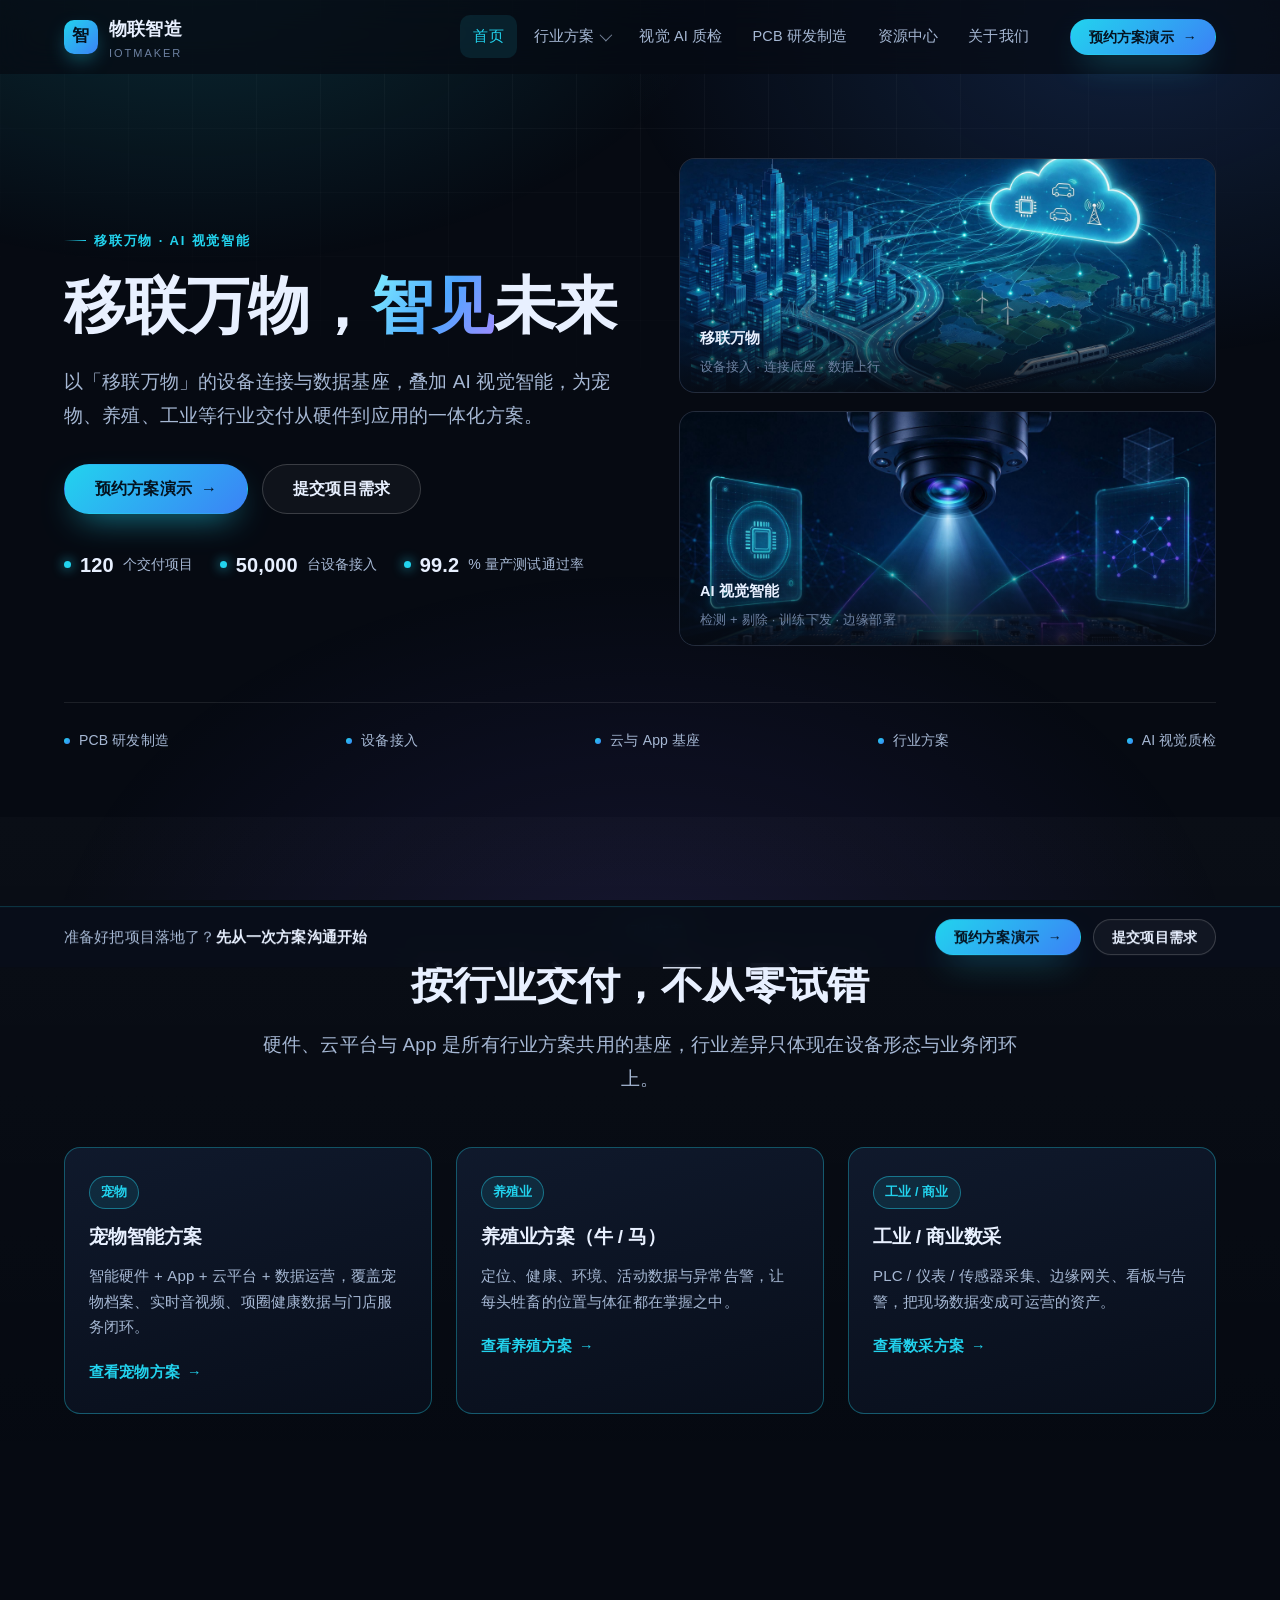
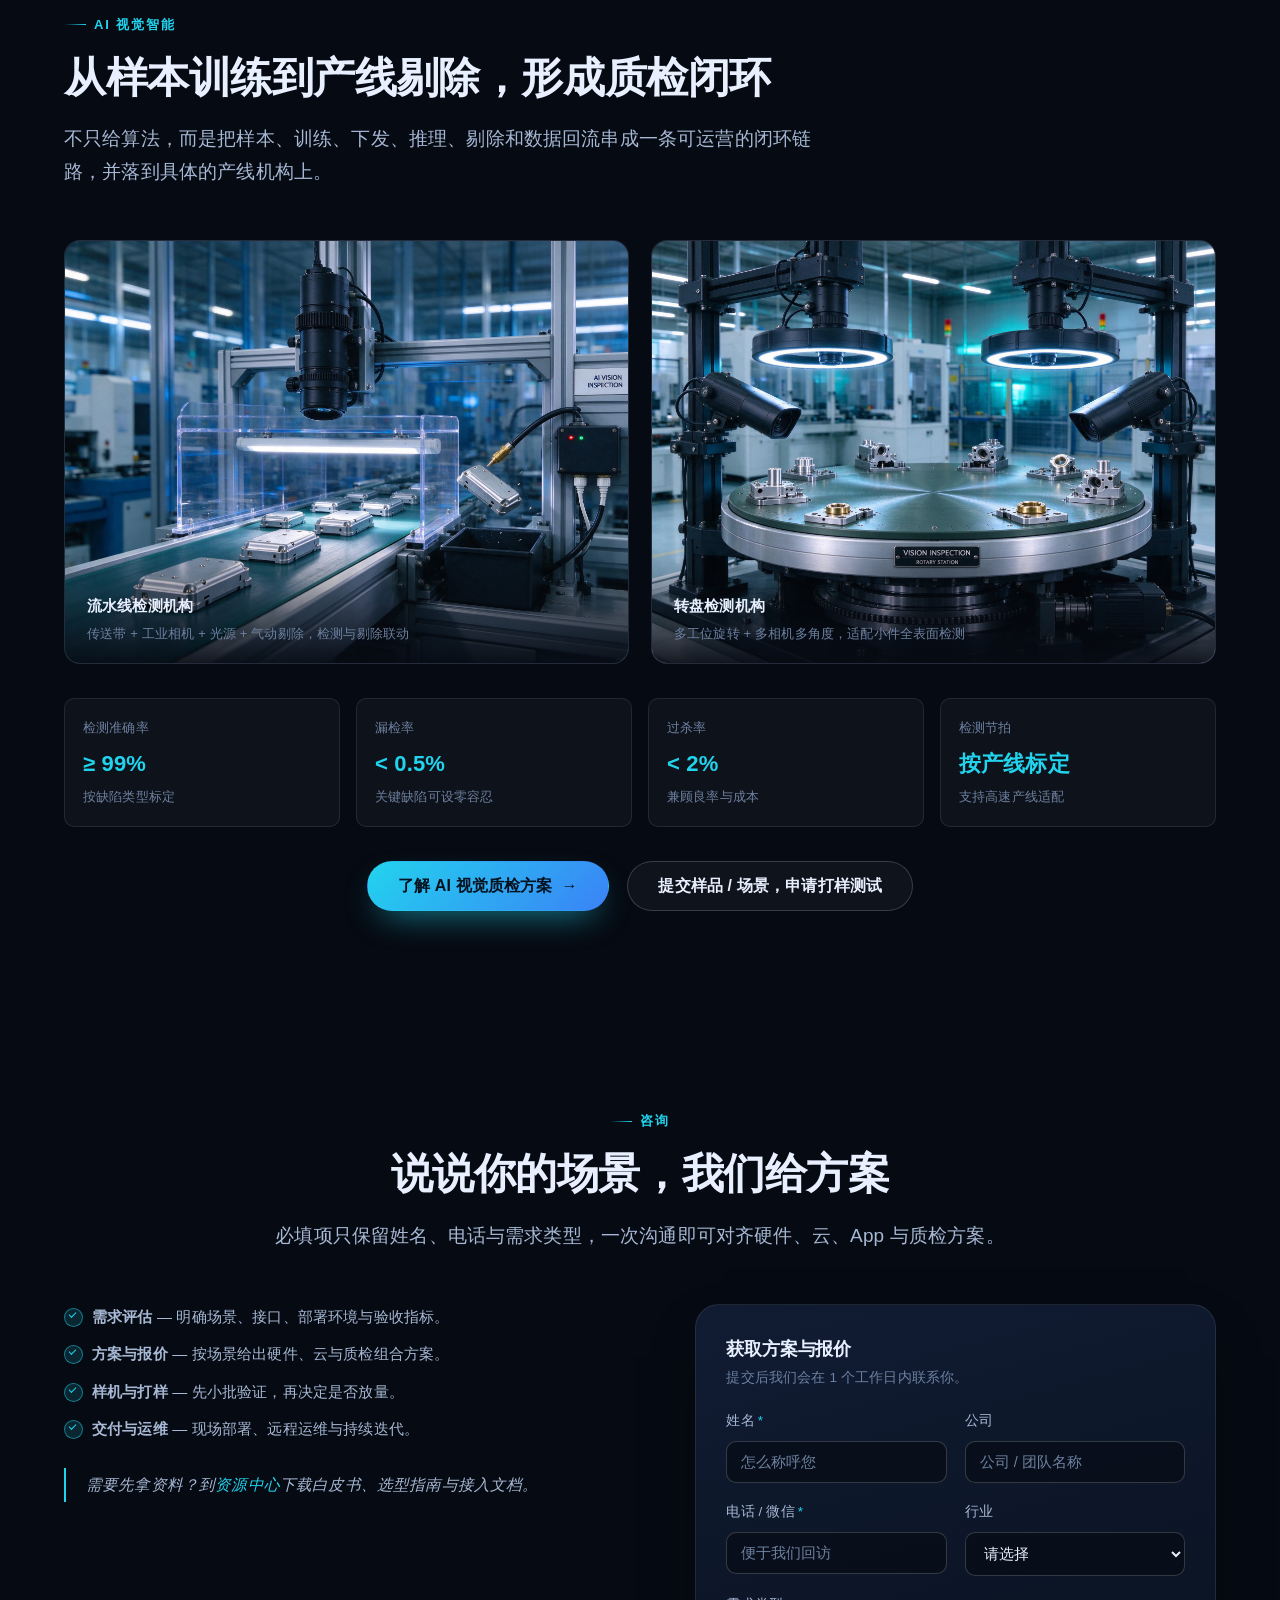
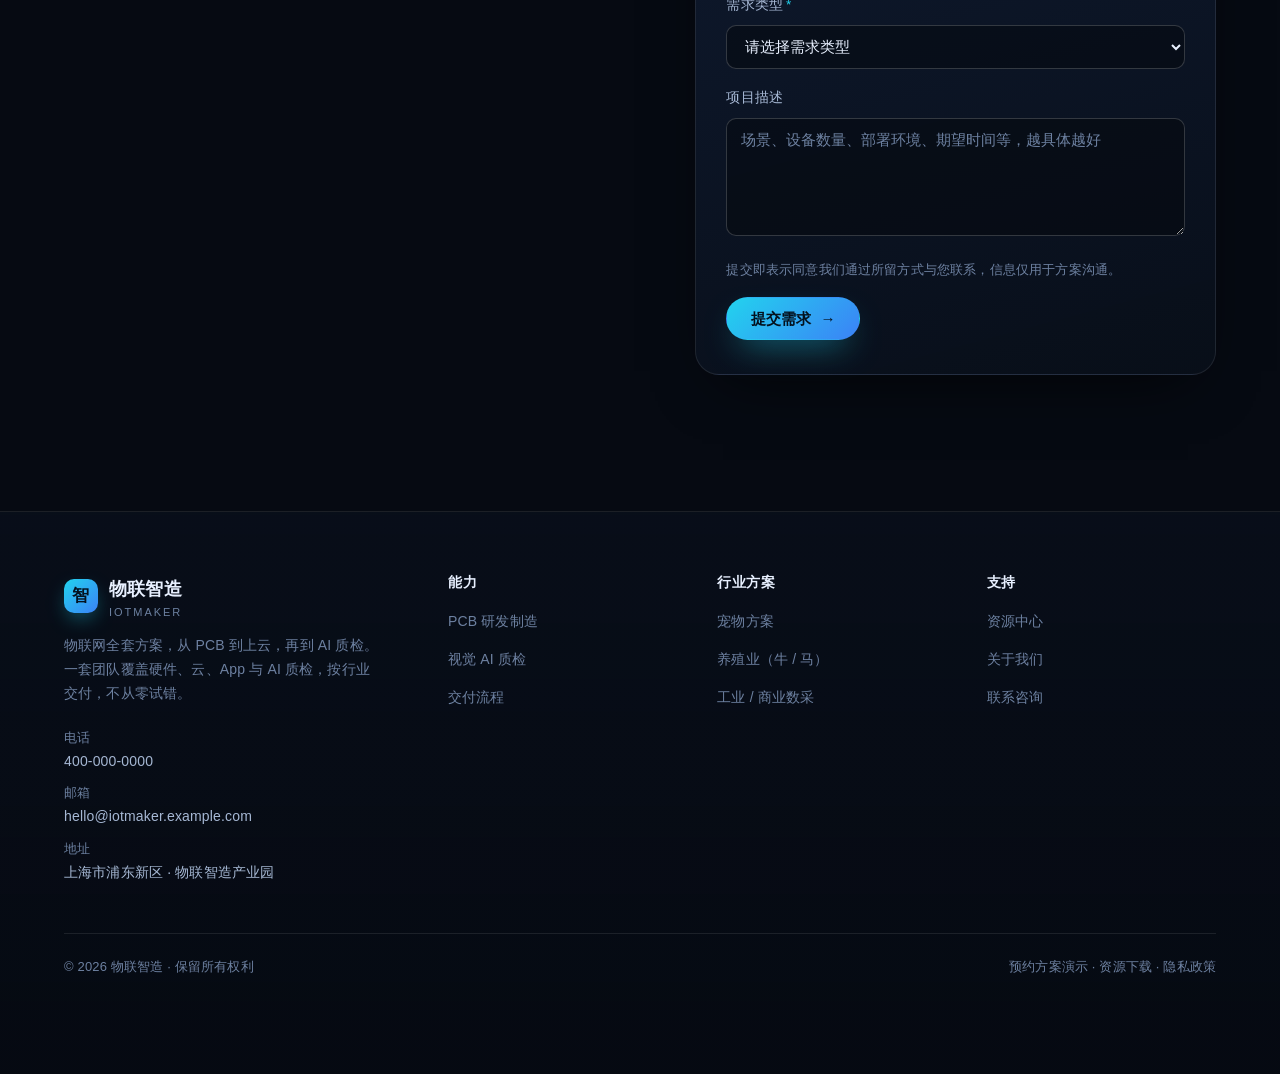
==== index.html @ e61bf1f8 "feat: 新增公司官网静态站点与 CI/CD 自动部署 纯静态站点（无构建步骤），push 到 main 后由 GitHub Actions 同步到服务器 /opt/www。页头、页脚与底部转化条由" ====
<!DOCTYPE html>
<html lang="zh-CN">
<head>
<meta charset="UTF-8">
<meta name="viewport" content="width=device-width, initial-scale=1">
<title>物联智造 · 移联万物，AI 视觉智能</title>
<meta name="description" content="物联智造以「移联万物」的设备连接与数据基座，叠加 AI 视觉智能，为宠物、养殖、工业等行业交付从硬件到应用的一体化方案，并提供 PCB 研发制造能力。">
<link rel="stylesheet" href="/assets/css/style.css">
</head>
<body>
<div data-site-header></div>

<main>

<!-- ========== 首屏：双主线（移联万物 / AI 视觉智能） ========== -->
<section class="hero">
  <div class="container">
    <div class="hero__grid">
      <div class="hero__copy reveal">
        <span class="eyebrow">移联万物 · AI 视觉智能</span>
        <h1 class="h1 hero__title">移联万物，<span class="grad-text">智见</span>未来</h1>
        <p class="lead hero__sub">以「移联万物」的设备连接与数据基座，叠加 AI 视觉智能，为宠物、养殖、工业等行业交付从硬件到应用的一体化方案。</p>
        <div class="hero__actions">
          <a class="btn btn--primary btn--lg" href="/contact/">预约方案演示<span class="arrow">→</span></a>
          <a class="btn btn--ghost btn--lg" href="/contact/#form">提交项目需求</a>
        </div>
        <div class="hero__meta">
          <div class="hero__meta-item"><span class="dot"></span><b data-count="120">0</b><span>个交付项目</span></div>
          <div class="hero__meta-item"><span class="dot"></span><b data-count="50000">0</b><span>台设备接入</span></div>
          <div class="hero__meta-item"><span class="dot"></span><b data-count="99.2" data-decimals="1">0</b><span>% 量产测试通过率</span></div>
        </div>
      </div>

      <div class="hero__visual reveal d1">
        <div class="pillar-visual">
          <figure class="figure">
            <img src="/assets/img/pillar-iot.jpg" alt="移联万物：城市、交通、农业与工业设备通过无线网络接入云端的示意图" loading="lazy">
            <figcaption class="figure__caption">移联万物<span>设备接入 · 连接底座 · 数据上行</span></figcaption>
          </figure>
          <figure class="figure">
            <img src="/assets/img/pillar-ai.jpg" alt="AI 视觉智能：工业相机对电路板进行缺陷检测与标注的示意图" loading="lazy">
            <figcaption class="figure__caption">AI 视觉智能<span>检测 + 剔除 · 训练下发 · 边缘部署</span></figcaption>
          </figure>
        </div>
      </div>
    </div>

    <div class="trustbar reveal d2">
      <div class="trustbar__row">
        <span class="trustbar__item">PCB 研发制造</span>
        <span class="trustbar__item">设备接入</span>
        <span class="trustbar__item">云与 App 基座</span>
        <span class="trustbar__item">行业方案</span>
        <span class="trustbar__item">AI 视觉质检</span>
      </div>
    </div>
  </div>
</section>

<!-- ========== 行业方案入口 ========== -->
<section class="section section--alt" id="solutions">
  <div class="container">
    <div class="section-head section-head--center reveal">
      <span class="eyebrow">行业方案</span>
      <h2 class="h2">按行业交付，不从零试错</h2>
      <p class="lead">硬件、云平台与 App 是所有行业方案共用的基座，行业差异只体现在设备形态与业务闭环上。</p>
    </div>

    <div class="grid grid--3">
      <article class="card card--accent reveal">
        <span class="tag tag--cyan">宠物</span>
        <h3 class="card__title" style="margin-top:16px">宠物智能方案</h3>
        <p class="card__text">智能硬件 + App + 云平台 + 数据运营，覆盖宠物档案、实时音视频、项圈健康数据与门店服务闭环。</p>
        <a class="card__link" href="/solutions/pet/">查看宠物方案<span class="arrow">→</span></a>
      </article>

      <article class="card card--accent reveal d1">
        <span class="tag tag--cyan">养殖业</span>
        <h3 class="card__title" style="margin-top:16px">养殖业方案（牛 / 马）</h3>
        <p class="card__text">定位、健康、环境、活动数据与异常告警，让每头牲畜的位置与体征都在掌握之中。</p>
        <a class="card__link" href="/solutions/livestock/">查看养殖方案<span class="arrow">→</span></a>
      </article>

      <article class="card card--accent reveal d2">
        <span class="tag tag--cyan">工业 / 商业</span>
        <h3 class="card__title" style="margin-top:16px">工业 / 商业数采</h3>
        <p class="card__text">PLC / 仪表 / 传感器采集、边缘网关、看板与告警，把现场数据变成可运营的资产。</p>
        <a class="card__link" href="/solutions/industrial/">查看数采方案<span class="arrow">→</span></a>
      </article>
    </div>
  </div>
</section>

<!-- ========== AI 视觉智能专区 ========== -->
<section class="section" id="ai">
  <div class="container">
    <div class="section-head reveal">
      <span class="eyebrow">AI 视觉智能</span>
      <h2 class="h2">从样本训练到产线剔除，形成质检闭环</h2>
      <p class="lead">不只给算法，而是把样本、训练、下发、推理、剔除和数据回流串成一条可运营的闭环链路，并落到具体的产线机构上。</p>
    </div>

    <div class="figures reveal d1">
      <figure class="figure">
        <img src="/assets/img/ai-line.jpg" alt="流水线视觉检测机构：传送带上的工件经过工业相机与光源，末端由气动机构剔除不良品" loading="lazy">
        <figcaption class="figure__caption">流水线检测机构<span>传送带 + 工业相机 + 光源 + 气动剔除，检测与剔除联动</span></figcaption>
      </figure>
      <figure class="figure">
        <img src="/assets/img/ai-turntable.jpg" alt="转盘式视觉检测机构：多工位旋转转盘配合多台工业相机进行多角度拍摄" loading="lazy">
        <figcaption class="figure__caption">转盘检测机构<span>多工位旋转 + 多相机多角度，适配小件全表面检测</span></figcaption>
      </figure>
    </div>

    <div class="kpis reveal d2" style="margin-top:34px">
      <div class="kpi"><div class="kpi__label">检测准确率</div><div class="kpi__value">≥ 99%</div><div class="kpi__hint">按缺陷类型标定</div></div>
      <div class="kpi"><div class="kpi__label">漏检率</div><div class="kpi__value">&lt; 0.5%</div><div class="kpi__hint">关键缺陷可设零容忍</div></div>
      <div class="kpi"><div class="kpi__label">过杀率</div><div class="kpi__value">&lt; 2%</div><div class="kpi__hint">兼顾良率与成本</div></div>
      <div class="kpi"><div class="kpi__label">检测节拍</div><div class="kpi__value">按产线标定</div><div class="kpi__hint">支持高速产线适配</div></div>
    </div>

    <div style="text-align:center;margin-top:34px" class="reveal d3">
      <a class="btn btn--primary btn--lg" href="/ai-inspection/">了解 AI 视觉质检方案<span class="arrow">→</span></a>
      <a class="btn btn--ghost btn--lg" href="/contact/#form" style="margin-left:14px">提交样品 / 场景，申请打样测试</a>
    </div>
  </div>
</section>

<!-- ========== 咨询表单 ========== -->
<section class="section" id="contact">
  <div class="container">
    <div class="section-head section-head--center reveal">
      <span class="eyebrow">咨询</span>
      <h2 class="h2">说说你的场景，我们给方案</h2>
      <p class="lead">必填项只保留姓名、电话与需求类型，一次沟通即可对齐硬件、云、App 与质检方案。</p>
    </div>

    <div class="split" style="align-items:flex-start">
      <div class="reveal">
        <ul class="checklist">
          <li><b>需求评估</b> — 明确场景、接口、部署环境与验收指标。</li>
          <li><b>方案与报价</b> — 按场景给出硬件、云与质检组合方案。</li>
          <li><b>样机与打样</b> — 先小批验证，再决定是否放量。</li>
          <li><b>交付与运维</b> — 现场部署、远程运维与持续迭代。</li>
        </ul>
        <p class="quote" style="margin-top:26px">需要先拿资料？到<a href="/resources/" style="color:var(--cyan)">资源中心</a>下载白皮书、选型指南与接入文档。</p>
      </div>

      <form class="form reveal d1" id="form" data-form>
        <h3 class="h4" style="margin-bottom:6px">获取方案与报价</h3>
        <p class="small muted" style="margin:0 0 20px">提交后我们会在 1 个工作日内联系你。</p>
        <div class="form__grid">
          <div class="field">
            <label class="field__label">姓名<span class="req">*</span></label>
            <input class="input" name="name" required placeholder="怎么称呼您">
            <span class="field__error">请填写姓名</span>
          </div>
          <div class="field">
            <label class="field__label">公司</label>
            <input class="input" name="company" placeholder="公司 / 团队名称">
          </div>
          <div class="field">
            <label class="field__label">电话 / 微信<span class="req">*</span></label>
            <input class="input" name="phone" type="tel" required placeholder="便于我们回访">
            <span class="field__error">请填写正确的联系方式</span>
          </div>
          <div class="field">
            <label class="field__label">行业</label>
            <select class="select" name="industry">
              <option value="">请选择</option>
              <option>宠物</option>
              <option>养殖业（牛 / 马）</option>
              <option>工业 / 商业数采</option>
              <option>其他</option>
            </select>
          </div>
          <div class="field field--full">
            <label class="field__label">需求类型<span class="req">*</span></label>
            <select class="select" name="type" required>
              <option value="">请选择需求类型</option>
              <option>PCB 设计 / 打样 / 批量生产</option>
              <option>行业方案（含硬件 · 云 · App）</option>
              <option>视觉 AI 质检</option>
            </select>
            <span class="field__error">请选择需求类型</span>
          </div>
          <div class="field field--full">
            <label class="field__label">项目描述</label>
            <textarea class="textarea" name="desc" placeholder="场景、设备数量、部署环境、期望时间等，越具体越好"></textarea>
          </div>
        </div>
        <div class="form__foot">
          <span class="form__note">提交即表示同意我们通过所留方式与您联系，信息仅用于方案沟通。</span>
          <button class="btn btn--primary" type="submit" data-label="提交需求">提交需求<span class="arrow">→</span></button>
        </div>
        <div class="form__success">✓ 已收到您的需求，我们会在 1 个工作日内与您联系。</div>
      </form>
    </div>
  </div>
</section>

</main>

<div data-site-footer></div>
<script src="/assets/js/main.js"></script>
</body>
</html>
---- assets/css/style.css ----
/* =============================================================
   物联智造 官网 · 设计系统（科技深色）
   ============================================================= */

:root {
  --bg: #060a12;
  --bg-2: #0a1120;
  --surface: #0e1729;
  --surface-2: #13203a;
  --surface-3: #17253f;

  --border: rgba(255, 255, 255, .09);
  --border-strong: rgba(255, 255, 255, .18);

  --text: #e8f0ff;
  --text-2: #a6b8d4;
  --text-3: #6d81a1;

  --cyan: #22d3ee;
  --cyan-deep: #06b6d4;
  --blue: #3b82f6;
  --violet: #7c5cff;
  --green: #34d399;
  --amber: #fbbf24;

  --grad: linear-gradient(135deg, #22d3ee 0%, #3b82f6 100%);
  --grad-text: linear-gradient(120deg, #7ff0ff 0%, #4ea6ff 55%, #9d8bff 100%);
  --grad-soft: linear-gradient(135deg, rgba(34, 211, 238, .14), rgba(59, 130, 246, .14));

  --radius-sm: 10px;
  --radius: 16px;
  --radius-lg: 24px;

  --shadow: 0 24px 60px -28px rgba(0, 0, 0, .85);
  --shadow-hover: 0 30px 70px -26px rgba(0, 0, 0, .9);

  --container: 1200px;
  --header-h: 74px;

  --font: -apple-system, BlinkMacSystemFont, "Segoe UI", "PingFang SC",
    "Hiragino Sans GB", "Microsoft YaHei", "Helvetica Neue", Arial, sans-serif;
}

* { box-sizing: border-box; }

html { scroll-behavior: smooth; -webkit-text-size-adjust: 100%; }

body {
  margin: 0;
  background: var(--bg);
  color: var(--text);
  font-family: var(--font);
  font-size: 16px;
  line-height: 1.7;
  letter-spacing: .01em;
  padding-bottom: 0;
  overflow-x: hidden;
  -webkit-font-smoothing: antialiased;
}

/* 背景氛围 */
body::before {
  content: "";
  position: fixed;
  inset: 0;
  z-index: -2;
  background:
    radial-gradient(900px 520px at 15% -5%, rgba(34, 211, 238, .16), transparent 60%),
    radial-gradient(820px 520px at 88% 4%, rgba(59, 130, 246, .18), transparent 62%),
    radial-gradient(1000px 700px at 50% 110%, rgba(124, 92, 255, .12), transparent 60%);
  pointer-events: none;
}

body::after {
  content: "";
  position: fixed;
  inset: 0;
  z-index: -1;
  background-image:
    linear-gradient(rgba(255, 255, 255, .03) 1px, transparent 1px),
    linear-gradient(90deg, rgba(255, 255, 255, .03) 1px, transparent 1px);
  background-size: 64px 64px;
  -webkit-mask-image: radial-gradient(ellipse 90% 60% at 50% 0%, #000 25%, transparent 78%);
  mask-image: radial-gradient(ellipse 90% 60% at 50% 0%, #000 25%, transparent 78%);
  pointer-events: none;
}

img, svg { max-width: 100%; display: block; }
a { color: inherit; text-decoration: none; }
button { font-family: inherit; cursor: pointer; }
ul { margin: 0; padding: 0; list-style: none; }

::selection { background: rgba(34, 211, 238, .35); color: #fff; }

/* ---------------- 排版 ---------------- */
h1, h2, h3, h4 { margin: 0; font-weight: 700; line-height: 1.22; letter-spacing: -.01em; }

.h1 { font-size: clamp(34px, 5.4vw, 62px); }
.h2 { font-size: clamp(26px, 3.4vw, 42px); }
.h3 { font-size: clamp(19px, 2vw, 26px); }
.h4 { font-size: 18px; }

.lead { font-size: clamp(15px, 1.6vw, 19px); color: var(--text-2); line-height: 1.75; }
.muted { color: var(--text-3); }
.small { font-size: 13.5px; }

.grad-text {
  background: var(--grad-text);
  -webkit-background-clip: text;
  background-clip: text;
  color: transparent;
}

.eyebrow {
  display: inline-flex;
  align-items: center;
  gap: 8px;
  font-size: 13px;
  font-weight: 600;
  letter-spacing: .14em;
  text-transform: uppercase;
  color: var(--cyan);
  margin-bottom: 16px;
}
.eyebrow::before {
  content: "";
  width: 22px;
  height: 1px;
  background: linear-gradient(90deg, transparent, var(--cyan));
}

/* ---------------- 布局 ---------------- */
.container {
  width: 100%;
  max-width: var(--container);
  margin: 0 auto;
  padding: 0 24px;
}

.section { padding: 96px 0; position: relative; }
.section--tight { padding: 64px 0; }
.section--alt { background: linear-gradient(180deg, rgba(255, 255, 255, .02), rgba(255, 255, 255, 0)); }

.section-head { max-width: 760px; margin-bottom: 52px; }
.section-head--center { margin-left: auto; margin-right: auto; text-align: center; }

.grid { display: grid; gap: 24px; }
.grid--2 { grid-template-columns: repeat(2, minmax(0, 1fr)); }
.grid--3 { grid-template-columns: repeat(3, minmax(0, 1fr)); }
.grid--4 { grid-template-columns: repeat(4, minmax(0, 1fr)); }

.split {
  display: grid;
  grid-template-columns: 1.05fr .95fr;
  gap: 56px;
  align-items: center;
}

.stack > * + * { margin-top: 18px; }

/* ---------------- 按钮 ---------------- */
.btn {
  display: inline-flex;
  align-items: center;
  justify-content: center;
  gap: 9px;
  padding: 13px 24px;
  border-radius: 999px;
  border: 1px solid transparent;
  font-size: 15px;
  font-weight: 600;
  line-height: 1;
  white-space: nowrap;
  transition: transform .18s ease, box-shadow .18s ease, background .18s ease, border-color .18s ease, color .18s ease;
}
.btn:hover { transform: translateY(-2px); }
.btn:active { transform: translateY(0); }

.btn--primary {
  background: var(--grad);
  color: #04121f;
  box-shadow: 0 14px 34px -14px rgba(34, 211, 238, .75);
}
.btn--primary:hover { box-shadow: 0 20px 44px -14px rgba(34, 211, 238, .9); }

.btn--ghost {
  background: rgba(255, 255, 255, .04);
  border-color: var(--border-strong);
  color: var(--text);
}
.btn--ghost:hover { background: rgba(255, 255, 255, .08); border-color: rgba(34, 211, 238, .5); }

.btn--lg { padding: 16px 30px; font-size: 16px; }
.btn--sm { padding: 10px 18px; font-size: 14px; }
.btn--block { width: 100%; }

.btn .arrow { transition: transform .18s ease; }
.btn:hover .arrow { transform: translateX(4px); }

/* ---------------- 顶部导航 ---------------- */
.site-header {
  position: sticky;
  top: 0;
  z-index: 90;
  height: var(--header-h);
  display: flex;
  align-items: center;
  backdrop-filter: blur(16px);
  background: rgba(6, 10, 18, .72);
  border-bottom: 1px solid transparent;
  transition: background .25s ease, border-color .25s ease;
}
.site-header.is-scrolled {
  background: rgba(6, 10, 18, .92);
  border-bottom-color: var(--border);
}
.site-header .container {
  display: flex;
  align-items: center;
  gap: 20px;
  height: 100%;
}

.logo { display: inline-flex; align-items: center; gap: 11px; font-weight: 700; font-size: 18px; letter-spacing: .01em; }
.logo__mark {
  width: 34px; height: 34px;
  border-radius: 10px;
  background: var(--grad);
  display: grid; place-items: center;
  color: #04121f; font-size: 17px; font-weight: 800;
  box-shadow: 0 8px 22px -8px rgba(34, 211, 238, .8);
  flex: 0 0 auto;
}
.logo__sub { font-size: 11px; color: var(--text-3); letter-spacing: .18em; font-weight: 500; display: block; line-height: 1; margin-top: 3px; }

.nav { margin-left: auto; }
.nav__list { display: flex; align-items: center; gap: 4px; }
.nav__link {
  display: inline-flex; align-items: center; gap: 6px;
  padding: 9px 13px;
  border-radius: 10px;
  font-size: 14.5px;
  font-weight: 500;
  color: var(--text-2);
  transition: color .16s ease, background .16s ease;
}
.nav__link:hover { color: var(--text); background: rgba(255, 255, 255, .05); }
.nav__link.is-active { color: var(--cyan); background: rgba(34, 211, 238, .1); }
span.nav__link { cursor: default; }
.nav__caret { width: 9px; height: 9px; border-right: 1.6px solid currentColor; border-bottom: 1.6px solid currentColor; transform: rotate(45deg) translateY(-2px); opacity: .7; }

.nav__item { position: relative; }
.nav__dropdown {
  position: absolute;
  top: calc(100% + 10px);
  left: 50%;
  transform: translateX(-50%) translateY(6px);
  min-width: 232px;
  padding: 8px;
  background: rgba(12, 19, 33, .98);
  border: 1px solid var(--border);
  border-radius: 14px;
  box-shadow: var(--shadow);
  opacity: 0; visibility: hidden;
  transition: opacity .18s ease, transform .18s ease, visibility .18s;
}
.nav__item:hover .nav__dropdown { opacity: 1; visibility: visible; transform: translateX(-50%) translateY(0); }
.nav__dropdown a {
  display: block; padding: 10px 12px; border-radius: 9px;
  font-size: 14px; color: var(--text-2);
  transition: background .15s ease, color .15s ease;
}
.nav__dropdown a:hover { background: rgba(34, 211, 238, .1); color: var(--text); }

.header__cta { margin-left: 8px; }

.nav__toggle {
  display: none;
  width: 42px; height: 42px;
  border: 1px solid var(--border-strong);
  border-radius: 11px;
  background: rgba(255, 255, 255, .04);
  color: var(--text);
  margin-left: auto;
}
.nav__toggle span { display: block; width: 18px; height: 2px; margin: 4px auto; background: currentColor; border-radius: 2px; transition: transform .2s ease, opacity .2s ease; }
.site-header.is-open .nav__toggle span:nth-child(1) { transform: translateY(6px) rotate(45deg); }
.site-header.is-open .nav__toggle span:nth-child(2) { opacity: 0; }
.site-header.is-open .nav__toggle span:nth-child(3) { transform: translateY(-6px) rotate(-45deg); }

/* ---------------- 首屏 Hero ---------------- */
.hero { position: relative; padding: 84px 0 64px; overflow: hidden; }
.hero__grid {
  display: grid;
  grid-template-columns: 1.02fr .98fr;
  gap: 56px;
  align-items: center;
}
.hero__title { margin-bottom: 22px; }
.hero__sub { max-width: 560px; margin-bottom: 32px; }
.hero__actions { display: flex; flex-wrap: wrap; gap: 14px; }
.hero__meta { display: flex; flex-wrap: wrap; gap: 26px; margin-top: 34px; }
.hero__meta-item { display: flex; align-items: center; gap: 9px; font-size: 14px; color: var(--text-2); }
.hero__meta-item b { color: var(--text); font-size: 20px; font-weight: 700; }
.hero__meta-item .dot { width: 7px; height: 7px; border-radius: 50%; background: var(--cyan); box-shadow: 0 0 12px var(--cyan); }

/* 全链路架构图 */
.arch {
  position: relative;
  border: 1px solid var(--border);
  border-radius: var(--radius-lg);
  background: linear-gradient(160deg, rgba(19, 32, 58, .92), rgba(9, 15, 26, .92));
  padding: 26px 24px 24px;
  box-shadow: var(--shadow);
  overflow: hidden;
}
.arch::before {
  content: "";
  position: absolute; inset: 0;
  background: radial-gradient(420px 220px at 85% 0%, rgba(34, 211, 238, .18), transparent 65%);
  pointer-events: none;
}
.arch__head {
  display: flex; align-items: center; justify-content: space-between;
  gap: 12px; margin-bottom: 20px; position: relative;
}
.arch__title { font-size: 15px; font-weight: 600; }
.arch__title span { color: var(--text-3); font-weight: 400; font-size: 13px; }
.arch__legend { display: flex; gap: 14px; font-size: 12px; color: var(--text-3); }
.arch__legend i { display: inline-block; width: 8px; height: 8px; border-radius: 2px; margin-right: 6px; vertical-align: middle; }

.arch__chain { display: flex; flex-wrap: wrap; align-items: center; gap: 10px 0; position: relative; }
.arch__node {
  display: inline-flex; align-items: center; gap: 8px;
  padding: 11px 15px;
  border-radius: 12px;
  border: 1px solid var(--border-strong);
  background: rgba(255, 255, 255, .045);
  font-size: 14px; font-weight: 600;
  white-space: nowrap;
}
.arch__node i { width: 7px; height: 7px; border-radius: 50%; background: var(--cyan); box-shadow: 0 0 10px var(--cyan); }
.arch__node--ai { border-color: rgba(124, 92, 255, .55); background: rgba(124, 92, 255, .13); }
.arch__node--ai i { background: var(--violet); box-shadow: 0 0 10px var(--violet); }
.arch__node--cloud { border-color: rgba(59, 130, 246, .5); background: rgba(59, 130, 246, .12); }

.arch__link {
  width: 30px; height: 2px; flex: 0 0 auto; margin: 0 2px;
  background: linear-gradient(90deg, rgba(34, 211, 238, .15), rgba(34, 211, 238, .8));
  border-radius: 2px; position: relative;
}
.arch__link::after {
  content: ""; position: absolute; right: -1px; top: 50%;
  width: 7px; height: 7px;
  border-top: 2px solid var(--cyan); border-right: 2px solid var(--cyan);
  transform: translateY(-50%) rotate(45deg);
}

.arch__lanes { margin-top: 22px; padding-top: 20px; border-top: 1px dashed var(--border); display: grid; gap: 12px; }
.arch__lane { display: flex; align-items: baseline; gap: 14px; font-size: 13.5px; }
.arch__lane b { flex: 0 0 92px; color: var(--text); font-weight: 600; }
.arch__lane span { color: var(--text-3); }

/* 信任条 */
.trustbar { margin-top: 56px; border-top: 1px solid var(--border); padding-top: 26px; }
.trustbar__row { display: flex; flex-wrap: wrap; gap: 12px 28px; align-items: center; justify-content: space-between; }
.trustbar__item {
  display: inline-flex; align-items: center; gap: 9px;
  font-size: 14px; color: var(--text-2); font-weight: 500;
}
.trustbar__item::before {
  content: ""; width: 6px; height: 6px; border-radius: 50%;
  background: linear-gradient(135deg, var(--cyan), var(--blue));
}

/* ---------------- 卡片 ---------------- */
.card {
  position: relative;
  border: 1px solid var(--border);
  border-radius: var(--radius);
  background: linear-gradient(165deg, rgba(20, 32, 54, .72), rgba(10, 17, 30, .72));
  padding: 28px 24px;
  transition: transform .22s ease, border-color .22s ease, box-shadow .22s ease;
  overflow: hidden;
  height: 100%;
}
.card::after {
  content: ""; position: absolute; inset: 0;
  background: radial-gradient(300px 160px at 100% 0%, rgba(34, 211, 238, .12), transparent 62%);
  opacity: 0; transition: opacity .22s ease; pointer-events: none;
}
.card:hover { transform: translateY(-6px); border-color: rgba(34, 211, 238, .42); box-shadow: var(--shadow-hover); }
.card:hover::after { opacity: 1; }

.card__icon {
  width: 48px; height: 48px; border-radius: 13px;
  display: grid; place-items: center;
  background: var(--grad-soft);
  border: 1px solid rgba(34, 211, 238, .28);
  color: var(--cyan);
  font-size: 22px; font-weight: 700;
  margin-bottom: 18px;
}
.card__index { font-size: 13px; font-weight: 700; color: var(--cyan); letter-spacing: .1em; margin-bottom: 14px; }
.card__title { font-size: 19px; margin-bottom: 12px; }
.card__text { color: var(--text-2); font-size: 15px; margin-bottom: 18px; }
.card__list { display: grid; gap: 9px; margin-bottom: 20px; }
.card__list li { position: relative; padding-left: 20px; font-size: 14.5px; color: var(--text-2); }
.card__list li::before {
  content: ""; position: absolute; left: 2px; top: 9px;
  width: 6px; height: 6px; border-radius: 50%;
  background: var(--cyan);
}
.card__link {
  display: inline-flex; align-items: center; gap: 7px;
  font-size: 14.5px; font-weight: 600; color: var(--cyan);
}
.card__link .arrow { transition: transform .18s ease; }
.card:hover .card__link .arrow { transform: translateX(4px); }

.card--accent { border-color: rgba(34, 211, 238, .35); }

/* 标签 */
.tag {
  display: inline-block; padding: 5px 11px; border-radius: 999px;
  font-size: 12.5px; font-weight: 600;
  border: 1px solid var(--border-strong);
  background: rgba(255, 255, 255, .05);
  color: var(--text-2);
}
.tag--cyan { color: var(--cyan); border-color: rgba(34, 211, 238, .45); background: rgba(34, 211, 238, .1); }
.tag--violet { color: #b7a8ff; border-color: rgba(124, 92, 255, .45); background: rgba(124, 92, 255, .12); }

/* ---------------- 流程 / 步骤 ---------------- */
.flow { display: grid; gap: 14px; }
.flow--row { grid-template-columns: repeat(auto-fit, minmax(150px, 1fr)); gap: 0; }
.flow__step {
  position: relative;
  border: 1px solid var(--border);
  border-radius: var(--radius);
  background: rgba(255, 255, 255, .035);
  padding: 22px 18px;
}
.flow--row .flow__step { border-radius: 0; border-right: 0; }
.flow--row .flow__step:first-child { border-radius: var(--radius) 0 0 var(--radius); }
.flow--row .flow__step:last-child { border-radius: 0 var(--radius) var(--radius) 0; border-right: 1px solid var(--border); }
.flow__num {
  display: inline-flex; align-items: center; justify-content: center;
  width: 30px; height: 30px; border-radius: 9px;
  background: var(--grad-soft); border: 1px solid rgba(34, 211, 238, .3);
  color: var(--cyan); font-size: 13px; font-weight: 700;
  margin-bottom: 12px;
}
.flow__title { font-size: 15.5px; font-weight: 600; margin-bottom: 6px; }
.flow__text { font-size: 13.5px; color: var(--text-3); }

/* 时间轴 */
.timeline { position: relative; display: grid; gap: 0; }
.timeline__item { position: relative; padding: 0 0 30px 34px; border-left: 1px solid var(--border-strong); }
.timeline__item:last-child { border-left-color: transparent; padding-bottom: 0; }
.timeline__item::before {
  content: ""; position: absolute; left: -6px; top: 4px;
  width: 11px; height: 11px; border-radius: 50%;
  background: var(--bg); border: 2px solid var(--cyan);
  box-shadow: 0 0 0 4px rgba(34, 211, 238, .14);
}
.timeline__title { font-size: 16px; font-weight: 600; margin-bottom: 4px; }
.timeline__text { font-size: 14px; color: var(--text-3); }

/* ---------------- 指标 / 数据 ---------------- */
.stats { display: grid; grid-template-columns: repeat(4, minmax(0, 1fr)); gap: 22px; }
.stat {
  border: 1px solid var(--border);
  border-radius: var(--radius);
  background: linear-gradient(160deg, rgba(19, 32, 58, .8), rgba(10, 17, 30, .8));
  padding: 26px 22px;
  text-align: center;
}
.stat__num { font-size: clamp(28px, 3.2vw, 40px); font-weight: 800; line-height: 1; background: var(--grad-text); -webkit-background-clip: text; background-clip: text; color: transparent; }
.stat__num small { font-size: 16px; font-weight: 700; }
.stat__label { margin-top: 10px; font-size: 14px; color: var(--text-2); }

.kpis { display: grid; grid-template-columns: repeat(auto-fit, minmax(160px, 1fr)); gap: 16px; }
.kpi {
  border: 1px solid var(--border);
  border-radius: var(--radius-sm);
  background: rgba(255, 255, 255, .035);
  padding: 18px;
}
.kpi__label { font-size: 13px; color: var(--text-3); margin-bottom: 6px; }
.kpi__value { font-size: 22px; font-weight: 700; color: var(--cyan); }
.kpi__hint { font-size: 12.5px; color: var(--text-3); margin-top: 4px; }

/* ---------------- 案例卡 ---------------- */
.case-card {
  border: 1px solid var(--border);
  border-radius: var(--radius);
  background: linear-gradient(160deg, rgba(20, 32, 54, .78), rgba(10, 17, 30, .78));
  padding: 26px 24px;
  display: flex; flex-direction: column; gap: 16px;
  height: 100%;
  transition: transform .22s ease, border-color .22s ease, box-shadow .22s ease;
}
.case-card:hover { transform: translateY(-6px); border-color: rgba(34, 211, 238, .4); box-shadow: var(--shadow-hover); }
.case-card__top { display: flex; align-items: center; justify-content: space-between; gap: 12px; }
.case-card__title { font-size: 18px; }
.case-card__rows { display: grid; gap: 10px; }
.case-card__row { display: flex; gap: 10px; font-size: 14px; }
.case-card__row b { flex: 0 0 68px; color: var(--text-3); font-weight: 500; }
.case-card__row span { color: var(--text-2); }
.case-card__metrics { display: flex; flex-wrap: wrap; gap: 8px; }

/* 筛选 */
.filters { display: flex; flex-wrap: wrap; gap: 10px; margin-bottom: 34px; }
.filter {
  padding: 9px 16px; border-radius: 999px;
  border: 1px solid var(--border-strong);
  background: rgba(255, 255, 255, .04);
  color: var(--text-2); font-size: 14px; font-weight: 500;
  transition: all .16s ease;
}
.filter:hover { color: var(--text); border-color: rgba(34, 211, 238, .5); }
.filter.is-active { background: var(--grad); color: #04121f; border-color: transparent; font-weight: 600; }

/* ---------------- 转化条 / CTA ---------------- */
.cta-band {
  position: relative;
  border: 1px solid rgba(34, 211, 238, .28);
  border-radius: var(--radius-lg);
  background:
    radial-gradient(520px 260px at 12% 0%, rgba(34, 211, 238, .2), transparent 62%),
    radial-gradient(520px 260px at 92% 100%, rgba(59, 130, 246, .22), transparent 62%),
    linear-gradient(160deg, rgba(19, 32, 58, .9), rgba(9, 15, 26, .95));
  padding: 46px 44px;
  display: flex; flex-wrap: wrap; align-items: center; justify-content: space-between; gap: 26px;
  overflow: hidden;
}
.cta-band h2 { margin-bottom: 10px; }
.cta-band p { margin: 0; color: var(--text-2); max-width: 560px; }
.cta-band__actions { display: flex; flex-wrap: wrap; gap: 14px; }

/* ---------------- 页头（内页） ---------------- */
.page-hero { padding: 68px 0 8px; position: relative; }
.breadcrumb { display: flex; flex-wrap: wrap; align-items: center; gap: 8px; font-size: 13.5px; color: var(--text-3); margin-bottom: 22px; }
.breadcrumb a:hover { color: var(--cyan); }
.breadcrumb i { opacity: .5; font-style: normal; }
.page-hero__title { margin-bottom: 18px; max-width: 900px; }
.page-hero__lead { max-width: 720px; }
.page-hero__actions { display: flex; flex-wrap: wrap; gap: 14px; margin-top: 30px; }

/* ---------------- 表单 ---------------- */
.form {
  border: 1px solid var(--border);
  border-radius: var(--radius-lg);
  background: linear-gradient(165deg, rgba(19, 32, 58, .82), rgba(9, 15, 26, .9));
  padding: 34px 30px;
  box-shadow: var(--shadow);
}
.form__grid { display: grid; grid-template-columns: repeat(2, minmax(0, 1fr)); gap: 18px; }
.field { display: flex; flex-direction: column; gap: 8px; }
.field--full { grid-column: 1 / -1; }
.field__label { font-size: 13.5px; font-weight: 500; color: var(--text-2); }
.req { color: var(--cyan); margin-left: 3px; }

.input, .textarea, .select {
  width: 100%;
  padding: 12px 14px;
  border-radius: var(--radius-sm);
  border: 1px solid var(--border-strong);
  background: rgba(6, 10, 18, .6);
  color: var(--text);
  font-size: 14.5px;
  font-family: inherit;
  transition: border-color .16s ease, box-shadow .16s ease;
}
.input:focus, .textarea:focus, .select:focus {
  outline: none;
  border-color: var(--cyan);
  box-shadow: 0 0 0 3px rgba(34, 211, 238, .16);
}
.input::placeholder, .textarea::placeholder { color: var(--text-3); }
.textarea { min-height: 118px; resize: vertical; }
.field.is-error .input, .field.is-error .textarea, .field.is-error .select { border-color: #f87171; }
.field__error { font-size: 12.5px; color: #fca5a5; display: none; }
.field.is-error .field__error { display: block; }

.form__foot { display: flex; flex-wrap: wrap; align-items: center; justify-content: space-between; gap: 16px; margin-top: 24px; }
.form__note { font-size: 12.5px; color: var(--text-3); max-width: 420px; }
.form__success {
  display: none;
  align-items: center; gap: 12px;
  margin-top: 20px; padding: 16px 18px;
  border-radius: var(--radius-sm);
  border: 1px solid rgba(52, 211, 153, .4);
  background: rgba(52, 211, 153, .1);
  color: #a7f3d0; font-size: 14.5px;
}
.form__success.is-show { display: flex; }

/* ---------------- 页脚 ---------------- */
.site-footer {
  margin-top: 40px;
  border-top: 1px solid var(--border);
  background: linear-gradient(180deg, rgba(10, 17, 30, .6), rgba(6, 10, 18, .95));
  padding: 62px 0 96px;
}
.footer__grid { display: grid; grid-template-columns: 1.5fr repeat(3, 1fr); gap: 40px; }
.footer__brand p { color: var(--text-3); font-size: 14px; margin: 16px 0 20px; max-width: 320px; }
.footer__contact { display: grid; gap: 8px; font-size: 14px; color: var(--text-2); }
.footer__contact span { color: var(--text-3); font-size: 12.5px; }
.footer__col h4 { font-size: 14px; letter-spacing: .04em; margin-bottom: 16px; }
.footer__col ul { display: grid; gap: 11px; }
.footer__col a { font-size: 14px; color: var(--text-3); transition: color .15s ease; }
.footer__col a:hover { color: var(--cyan); }
.footer__bottom {
  margin-top: 48px; padding-top: 22px;
  border-top: 1px solid var(--border);
  display: flex; flex-wrap: wrap; align-items: center; justify-content: space-between; gap: 12px;
  font-size: 13px; color: var(--text-3);
}
.footer__bottom a:hover { color: var(--cyan); }

/* ---------------- 固定转化条 ---------------- */
.sticky-cta {
  position: fixed;
  left: 0; right: 0; bottom: 0;
  z-index: 80;
  transform: translateY(110%);
  transition: transform .3s cubic-bezier(.22, .7, .3, 1);
  background: rgba(9, 15, 26, .93);
  backdrop-filter: blur(14px);
  border-top: 1px solid rgba(34, 211, 238, .22);
}
.sticky-cta.is-show { transform: translateY(0); }
.sticky-cta__inner {
  display: flex; align-items: center; justify-content: space-between; gap: 18px;
  padding: 12px 24px;
  max-width: var(--container); margin: 0 auto;
}
.sticky-cta__text { font-size: 14.5px; color: var(--text-2); }
.sticky-cta__text b { color: var(--text); }
.sticky-cta__actions { display: flex; gap: 12px; flex: 0 0 auto; }

/* ---------------- 其它 ---------------- */
.panel {
  border: 1px solid var(--border);
  border-radius: var(--radius);
  background: rgba(255, 255, 255, .035);
  padding: 28px 26px;
}
.checklist { display: grid; gap: 12px; }
.checklist li { position: relative; padding-left: 28px; font-size: 15px; color: var(--text-2); }
.checklist li::before {
  content: ""; position: absolute; left: 0; top: 4px;
  width: 17px; height: 17px; border-radius: 50%;
  background: rgba(34, 211, 238, .14);
  border: 1px solid rgba(34, 211, 238, .5);
}
.checklist li::after {
  content: ""; position: absolute; left: 5px; top: 8px;
  width: 6px; height: 3px;
  border-left: 1.6px solid var(--cyan); border-bottom: 1.6px solid var(--cyan);
  transform: rotate(-45deg);
}

.quote {
  border-left: 2px solid var(--cyan);
  padding: 4px 0 4px 20px;
  color: var(--text-2); font-size: 15.5px; font-style: italic;
}

.accordion { display: grid; gap: 12px; }
.accordion__item { border: 1px solid var(--border); border-radius: var(--radius-sm); background: rgba(255, 255, 255, .03); overflow: hidden; }
.accordion__head {
  width: 100%; text-align: left; padding: 18px 20px;
  background: none; border: 0; color: var(--text); font-size: 15.5px; font-weight: 600;
  display: flex; align-items: center; justify-content: space-between; gap: 16px;
}
.accordion__head i { flex: 0 0 auto; width: 10px; height: 10px; border-right: 1.8px solid var(--cyan); border-bottom: 1.8px solid var(--cyan); transform: rotate(45deg); transition: transform .2s ease; }
.accordion__item.is-open .accordion__head i { transform: rotate(-135deg); }
.accordion__body { max-height: 0; overflow: hidden; transition: max-height .28s ease; }
.accordion__body-inner { padding: 0 20px 20px; color: var(--text-2); font-size: 14.5px; }

/* 动效 */
.reveal { opacity: 0; transform: translateY(26px); transition: opacity .6s ease, transform .6s cubic-bezier(.22, .7, .3, 1); }
.reveal.is-visible { opacity: 1; transform: none; }
.reveal.d1 { transition-delay: .08s; }
.reveal.d2 { transition-delay: .16s; }
.reveal.d3 { transition-delay: .24s; }

@media (prefers-reduced-motion: reduce) {
  .reveal { opacity: 1; transform: none; transition: none; }
  html { scroll-behavior: auto; }
}

/* ---------------- 响应式 ---------------- */
@media (max-width: 1080px) {
  .grid--4 { grid-template-columns: repeat(2, minmax(0, 1fr)); }
  .stats { grid-template-columns: repeat(2, minmax(0, 1fr)); }
  .footer__grid { grid-template-columns: 1.4fr 1fr 1fr; }
}

@media (max-width: 900px) {
  .nav { display: none; }
  .nav__toggle { display: block; }
  .header__cta { display: none; }

  .site-header.is-open .nav {
    display: block;
    position: absolute;
    top: var(--header-h);
    left: 0; right: 0;
    margin: 0;
    padding: 14px 20px 22px;
    background: rgba(8, 13, 24, .98);
    border-bottom: 1px solid var(--border);
    max-height: calc(100vh - var(--header-h));
    overflow-y: auto;
  }
  .site-header.is-open .nav__list { flex-direction: column; align-items: stretch; gap: 2px; }
  .site-header.is-open .nav__link { justify-content: space-between; padding: 13px 14px; font-size: 15.5px; }
  .site-header.is-open .nav__item { position: static; }
  .site-header.is-open .nav__dropdown {
    position: static; transform: none; opacity: 1; visibility: visible;
    box-shadow: none; border: 0; background: rgba(255, 255, 255, .03);
    margin: 4px 0 8px; padding: 4px;
  }
  .site-header.is-open .nav__dropdown a { padding: 11px 14px; }

  .hero__grid { grid-template-columns: 1fr; gap: 40px; }
  .split { grid-template-columns: 1fr; gap: 36px; }
  .grid--3 { grid-template-columns: 1fr; }
  .section { padding: 72px 0; }
  .cta-band { padding: 34px 26px; flex-direction: column; align-items: flex-start; }
  .footer__grid { grid-template-columns: 1fr 1fr; gap: 32px; }
}

@media (max-width: 640px) {
  .container { padding: 0 18px; }
  .grid--2, .grid--4 { grid-template-columns: 1fr; }
  .stats { grid-template-columns: 1fr 1fr; gap: 14px; }
  .form { padding: 24px 20px; }
  .form__grid { grid-template-columns: 1fr; }
  .hero { padding: 56px 0 48px; }
  .hero__actions .btn, .page-hero__actions .btn, .cta-band__actions .btn { width: 100%; }
  .sticky-cta__text { display: none; }
  .sticky-cta__inner { justify-content: center; }
  .sticky-cta__actions { width: 100%; }
  .sticky-cta__actions .btn { flex: 1; }
  .footer__grid { grid-template-columns: 1fr; }
  .flow--row .flow__step { border-radius: 0; border-right: 1px solid var(--border); }
  .flow--row .flow__step:first-child { border-radius: var(--radius) var(--radius) 0 0; }
  .flow--row .flow__step:last-child { border-radius: 0 0 var(--radius) var(--radius); border-top: 0; }
  .flow--row .flow__step + .flow__step { border-top: 0; }

  .arch__link { width: 22px; }
  .arch__chain { gap: 8px 0; }
}

/* ---------------- 配图与缩略图 ---------------- */
.figure {
  position: relative;
  margin: 0;
  border: 1px solid var(--border);
  border-radius: var(--radius);
  overflow: hidden;
  background: var(--surface);
}
.figure img { width: 100%; height: 100%; object-fit: cover; display: block; }
.figure--lg { border-radius: var(--radius-lg); }

.figure__caption {
  position: absolute;
  left: 0; right: 0; bottom: 0;
  padding: 46px 22px 18px;
  background: linear-gradient(180deg, rgba(6, 10, 18, 0), rgba(6, 10, 18, .92));
  font-size: 15px;
  font-weight: 600;
  color: var(--text);
}
.figure__caption span { display: block; margin-top: 5px; font-size: 13px; font-weight: 400; color: var(--text-3); }

.figures { display: grid; grid-template-columns: repeat(2, minmax(0, 1fr)); gap: 22px; }
.figures .figure { aspect-ratio: 4 / 3; }

.thumbs { display: grid; gap: 22px; }
.thumbs--2 { grid-template-columns: repeat(2, minmax(0, 1fr)); }
.thumbs--3 { grid-template-columns: repeat(3, minmax(0, 1fr)); }

.thumb {
  display: flex;
  flex-direction: column;
  border: 1px solid var(--border);
  border-radius: var(--radius);
  overflow: hidden;
  background: linear-gradient(165deg, rgba(20, 32, 54, .72), rgba(10, 17, 30, .72));
  transition: transform .22s ease, border-color .22s ease, box-shadow .22s ease;
}
.thumb:hover { transform: translateY(-6px); border-color: rgba(34, 211, 238, .42); box-shadow: var(--shadow-hover); }
.thumb__media { aspect-ratio: 4 / 3; overflow: hidden; }
.thumb__media img { width: 100%; height: 100%; object-fit: cover; transition: transform .4s ease; }
.thumb:hover .thumb__media img { transform: scale(1.05); }
.thumb__body { padding: 18px 20px 22px; }
.thumb__title { font-size: 16.5px; font-weight: 600; margin-bottom: 8px; }
.thumb__text { font-size: 13.5px; color: var(--text-3); }
.thumb__tags { display: flex; flex-wrap: wrap; gap: 8px; margin-top: 14px; }

/* Hero 右侧：双主线图 */
.pillar-visual { display: grid; gap: 18px; }
.pillar-visual .figure { aspect-ratio: 16 / 7; }
.pillar-visual .figure__caption { padding: 34px 20px 14px; font-size: 14.5px; }

@media (max-width: 900px) {
  .figures { grid-template-columns: 1fr; }
  .thumbs--3 { grid-template-columns: repeat(2, minmax(0, 1fr)); }
}

@media (max-width: 640px) {
  .thumbs--2, .thumbs--3 { grid-template-columns: 1fr; }
}
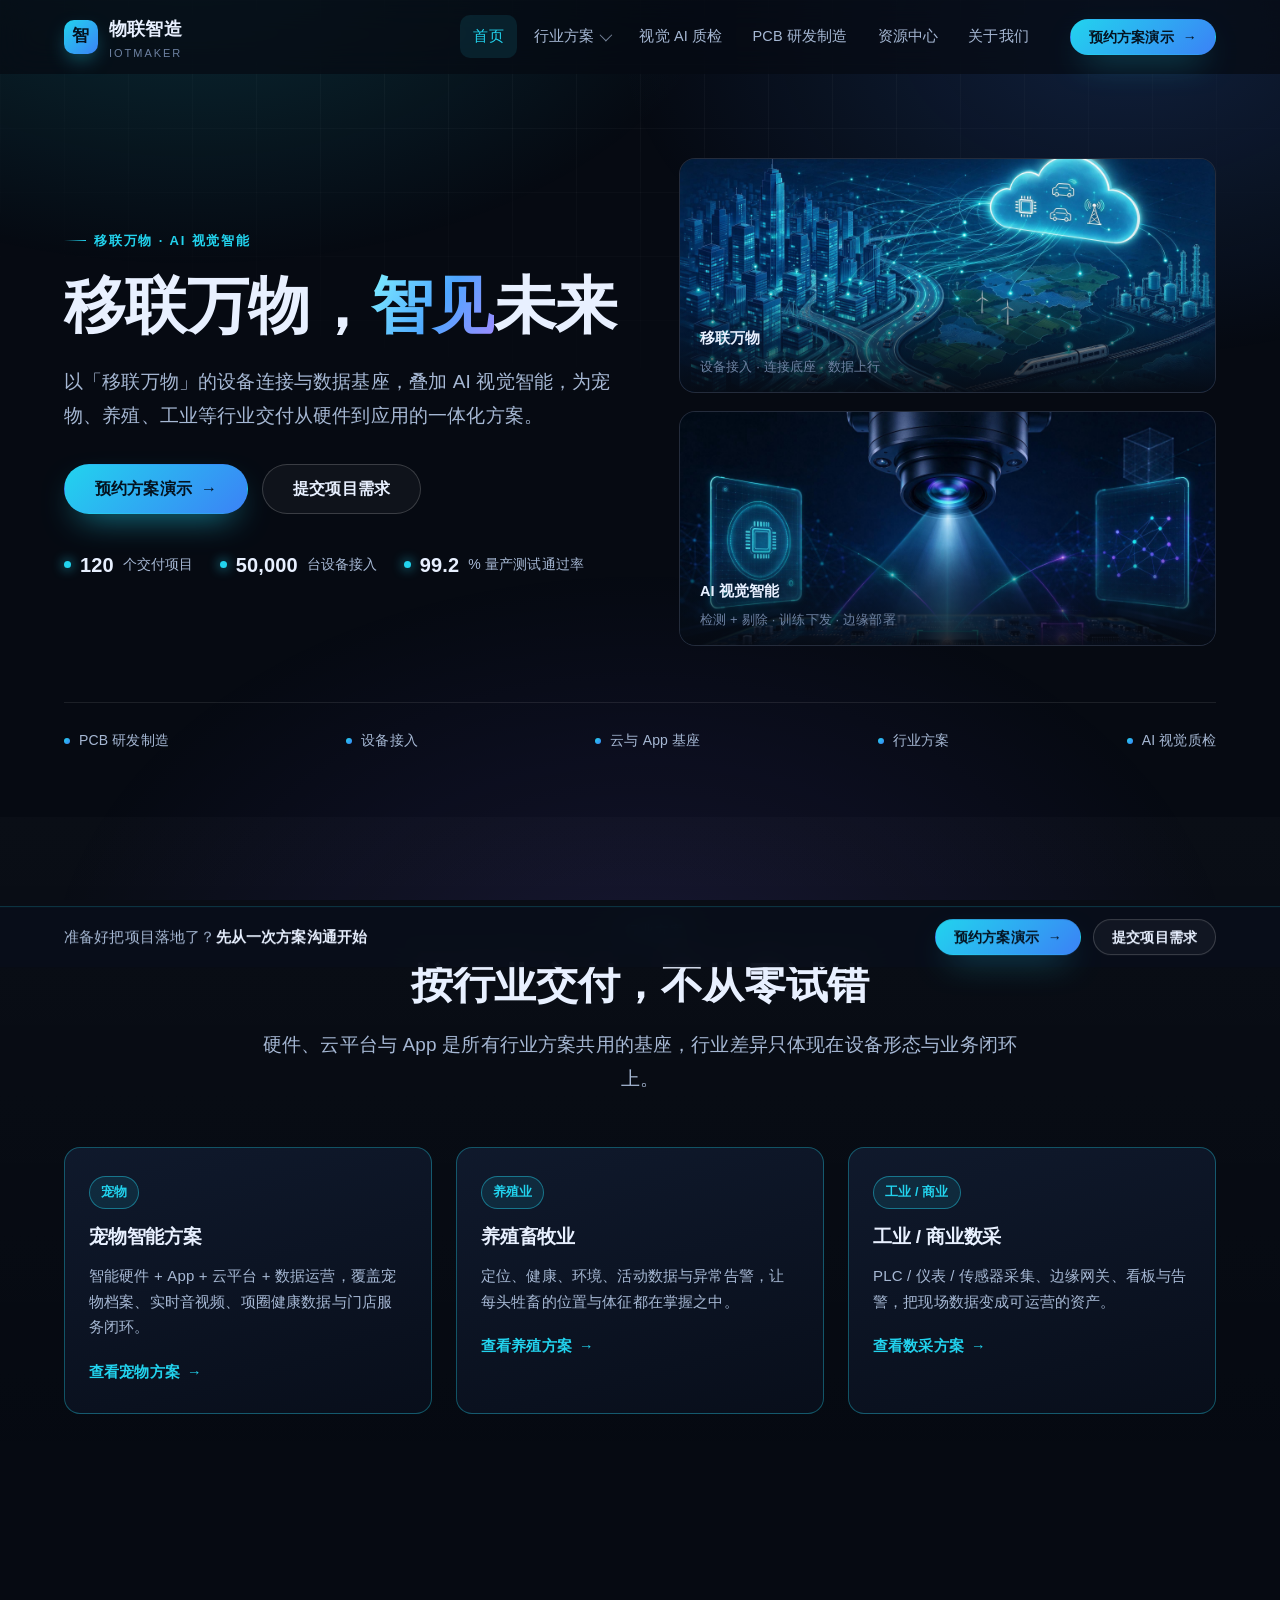
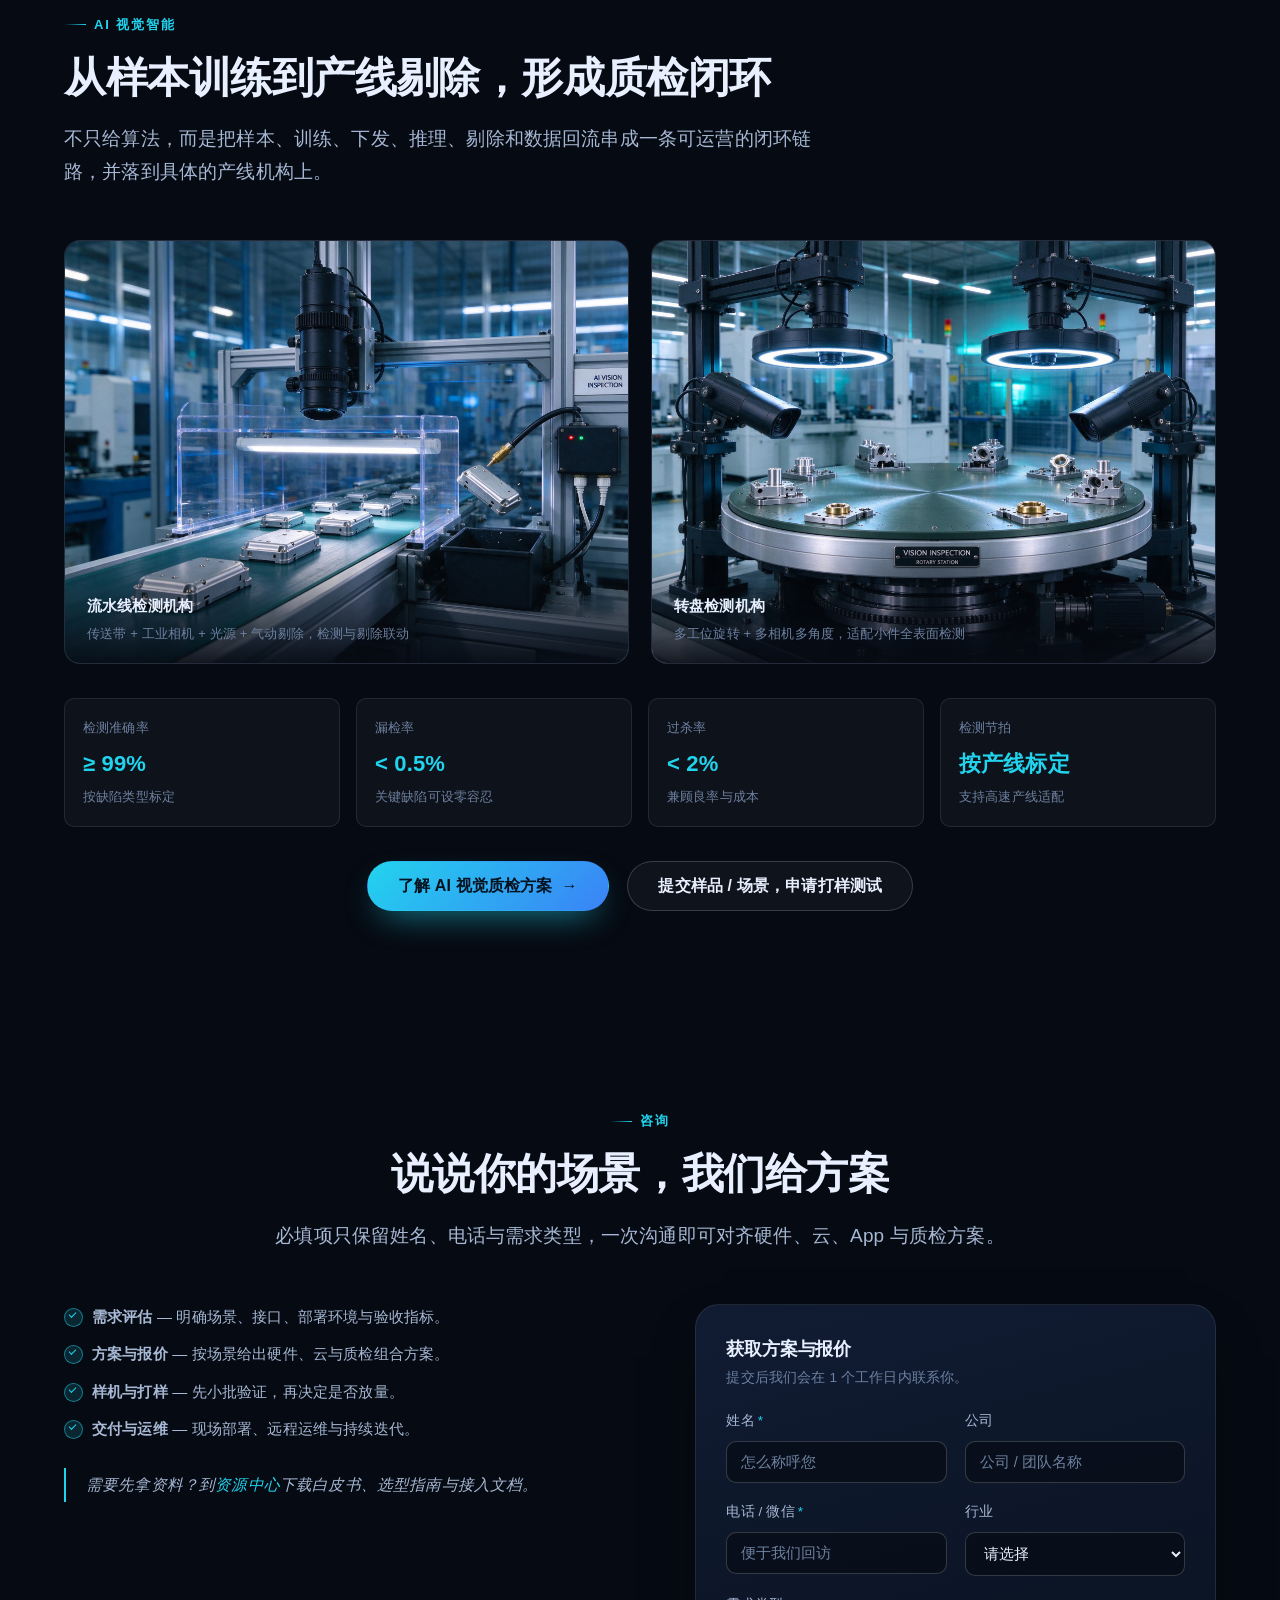
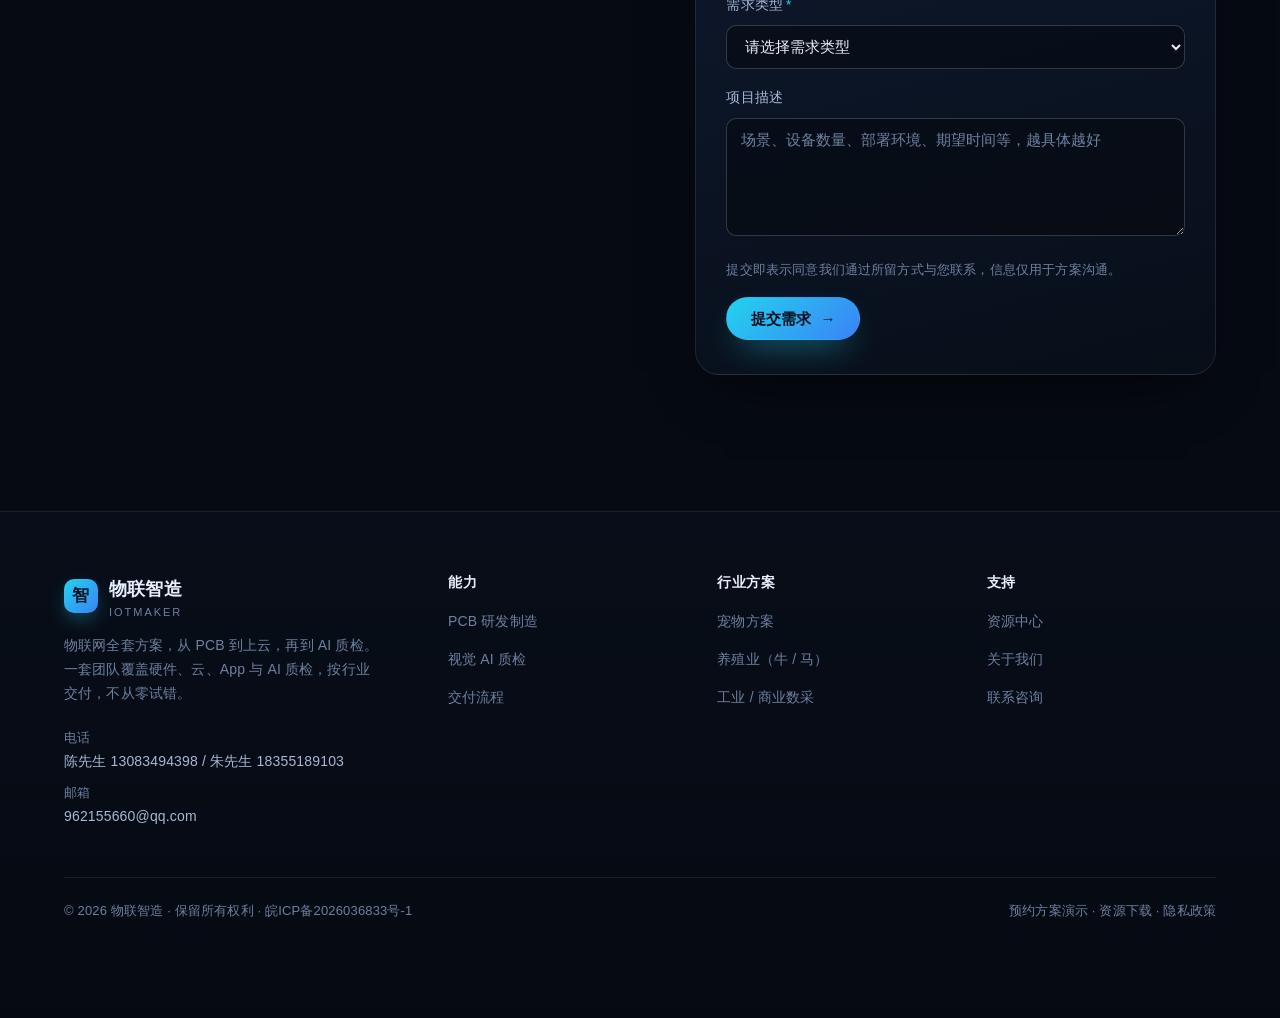
==== commit 9e87da82: "fix: 行业方案第二卡片标题改为养殖畜牧业" ====
--- a/index.html
+++ b/index.html
@@ -76,7 +76,7 @@
 
       <article class="card card--accent reveal d1">
         <span class="tag tag--cyan">养殖业</span>
-        <h3 class="card__title" style="margin-top:16px">养殖业方案（牛 / 马）</h3>
+        <h3 class="card__title" style="margin-top:16px">养殖畜牧业</h3>
         <p class="card__text">定位、健康、环境、活动数据与异常告警，让每头牲畜的位置与体征都在掌握之中。</p>
         <a class="card__link" href="/solutions/livestock/">查看养殖方案<span class="arrow">→</span></a>
       </article>
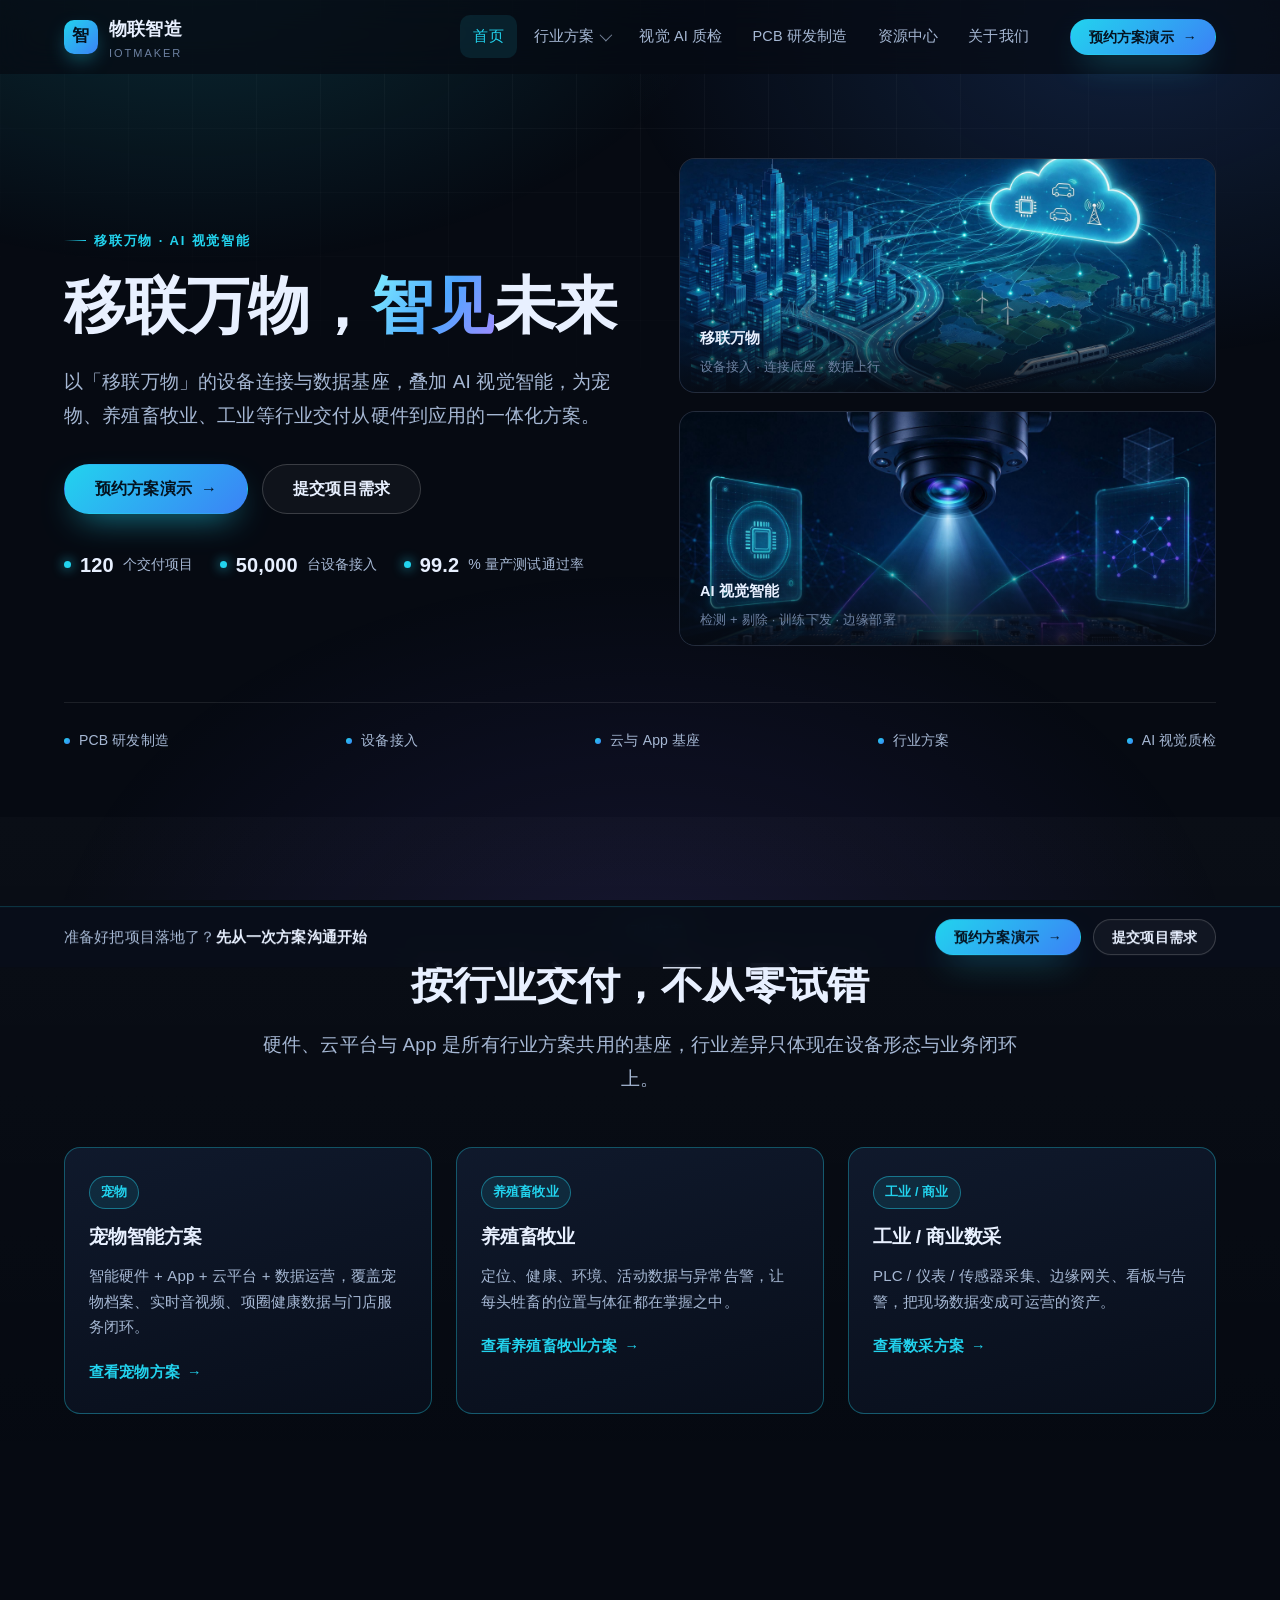
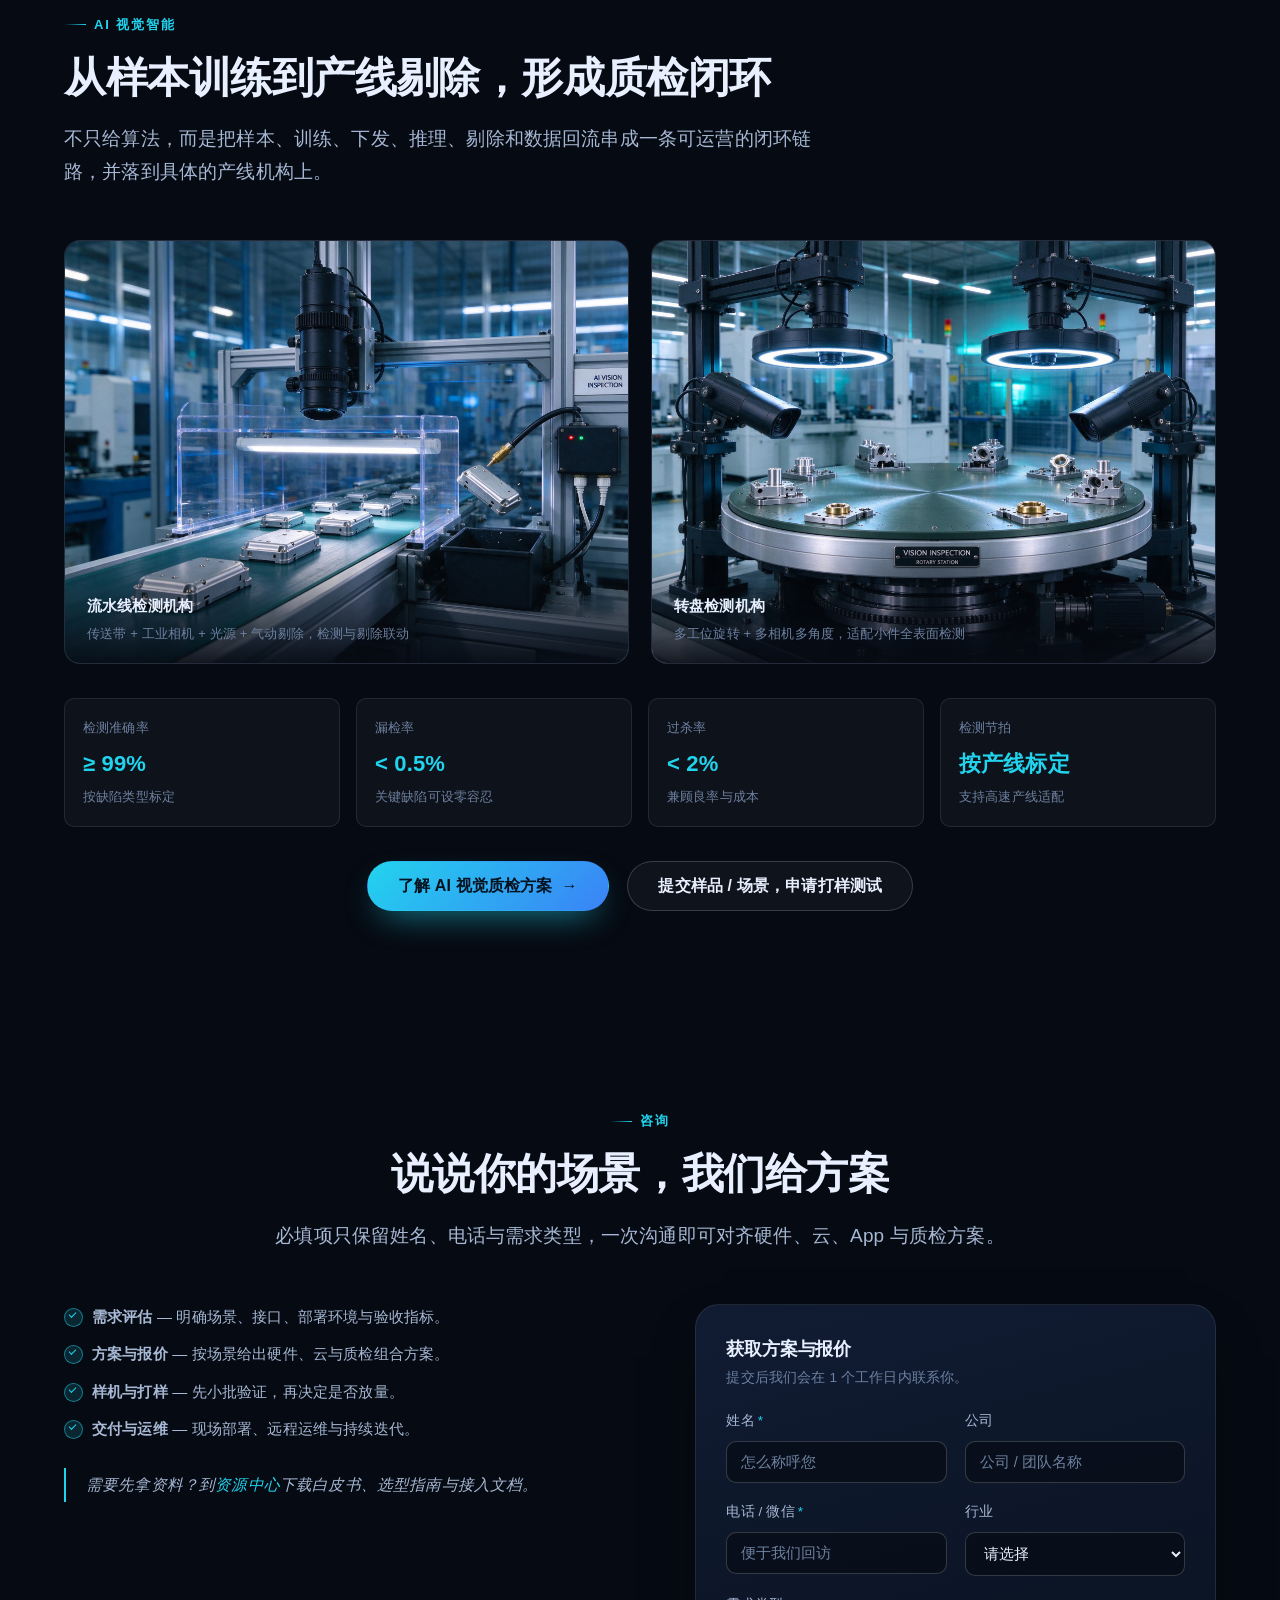
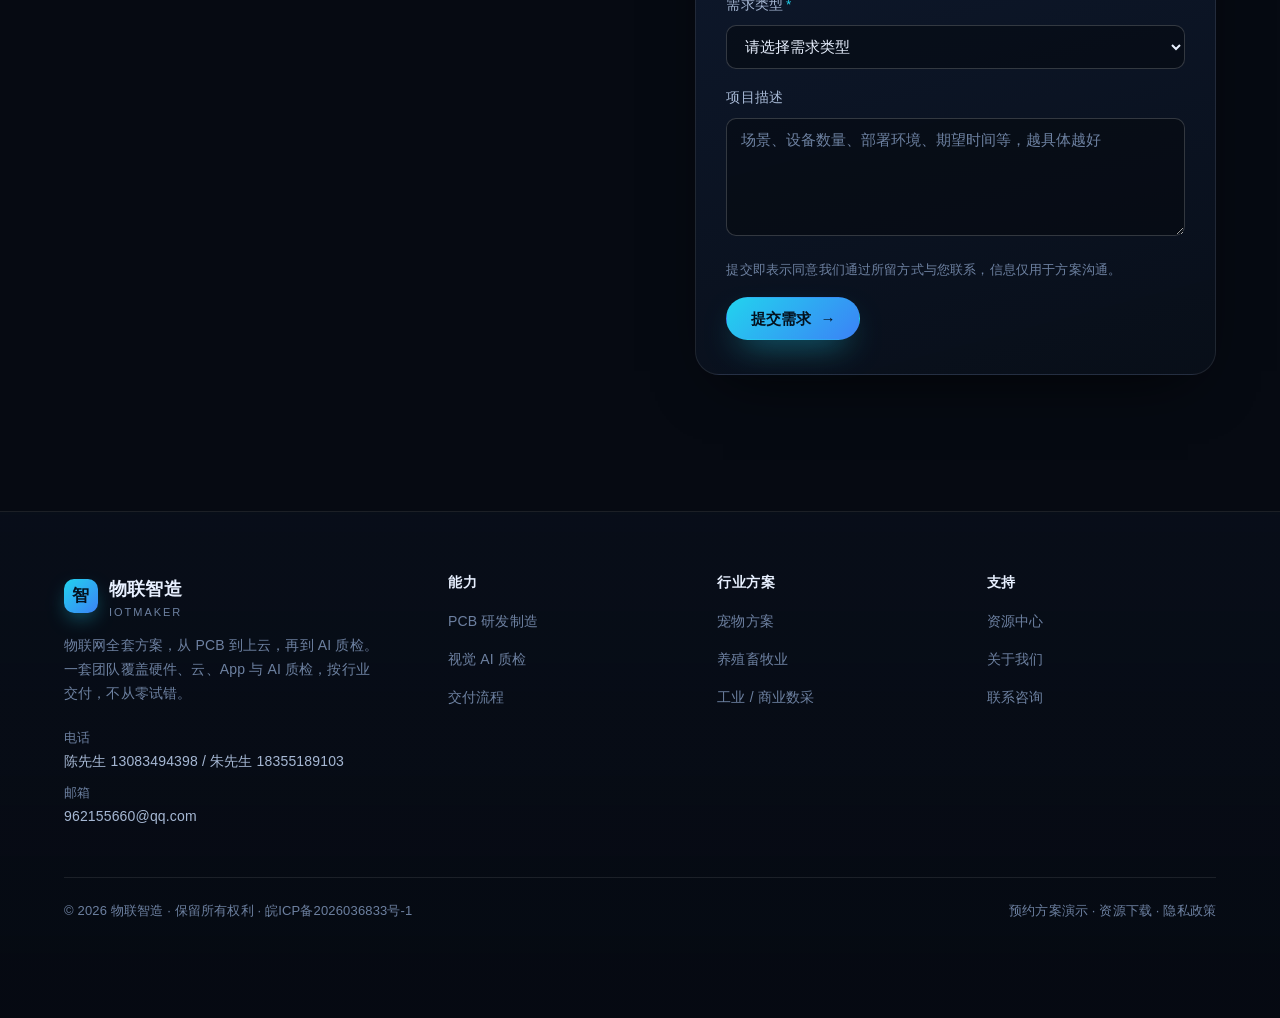
==== commit f1fb00d8: "refactor: 全站养殖业务统一命名为养殖畜牧业" ====
--- a/index.html
+++ b/index.html
@@ -4,7 +4,7 @@
 <meta charset="UTF-8">
 <meta name="viewport" content="width=device-width, initial-scale=1">
 <title>物联智造 · 移联万物，AI 视觉智能</title>
-<meta name="description" content="物联智造以「移联万物」的设备连接与数据基座，叠加 AI 视觉智能，为宠物、养殖、工业等行业交付从硬件到应用的一体化方案，并提供 PCB 研发制造能力。">
+<meta name="description" content="物联智造以「移联万物」的设备连接与数据基座，叠加 AI 视觉智能，为宠物、养殖畜牧业、工业等行业交付从硬件到应用的一体化方案，并提供 PCB 研发制造能力。">
 <link rel="stylesheet" href="/assets/css/style.css">
 </head>
 <body>
@@ -19,7 +19,7 @@
       <div class="hero__copy reveal">
         <span class="eyebrow">移联万物 · AI 视觉智能</span>
         <h1 class="h1 hero__title">移联万物，<span class="grad-text">智见</span>未来</h1>
-        <p class="lead hero__sub">以「移联万物」的设备连接与数据基座，叠加 AI 视觉智能，为宠物、养殖、工业等行业交付从硬件到应用的一体化方案。</p>
+        <p class="lead hero__sub">以「移联万物」的设备连接与数据基座，叠加 AI 视觉智能，为宠物、养殖畜牧业、工业等行业交付从硬件到应用的一体化方案。</p>
         <div class="hero__actions">
           <a class="btn btn--primary btn--lg" href="/contact/">预约方案演示<span class="arrow">→</span></a>
           <a class="btn btn--ghost btn--lg" href="/contact/#form">提交项目需求</a>
@@ -75,10 +75,10 @@
       </article>
 
       <article class="card card--accent reveal d1">
-        <span class="tag tag--cyan">养殖业</span>
+        <span class="tag tag--cyan">养殖畜牧业</span>
         <h3 class="card__title" style="margin-top:16px">养殖畜牧业</h3>
         <p class="card__text">定位、健康、环境、活动数据与异常告警，让每头牲畜的位置与体征都在掌握之中。</p>
-        <a class="card__link" href="/solutions/livestock/">查看养殖方案<span class="arrow">→</span></a>
+        <a class="card__link" href="/solutions/livestock/">查看养殖畜牧业方案<span class="arrow">→</span></a>
       </article>
 
       <article class="card card--accent reveal d2">
@@ -168,7 +168,7 @@
             <select class="select" name="industry">
               <option value="">请选择</option>
               <option>宠物</option>
-              <option>养殖业（牛 / 马）</option>
+              <option>养殖畜牧业</option>
               <option>工业 / 商业数采</option>
               <option>其他</option>
             </select>
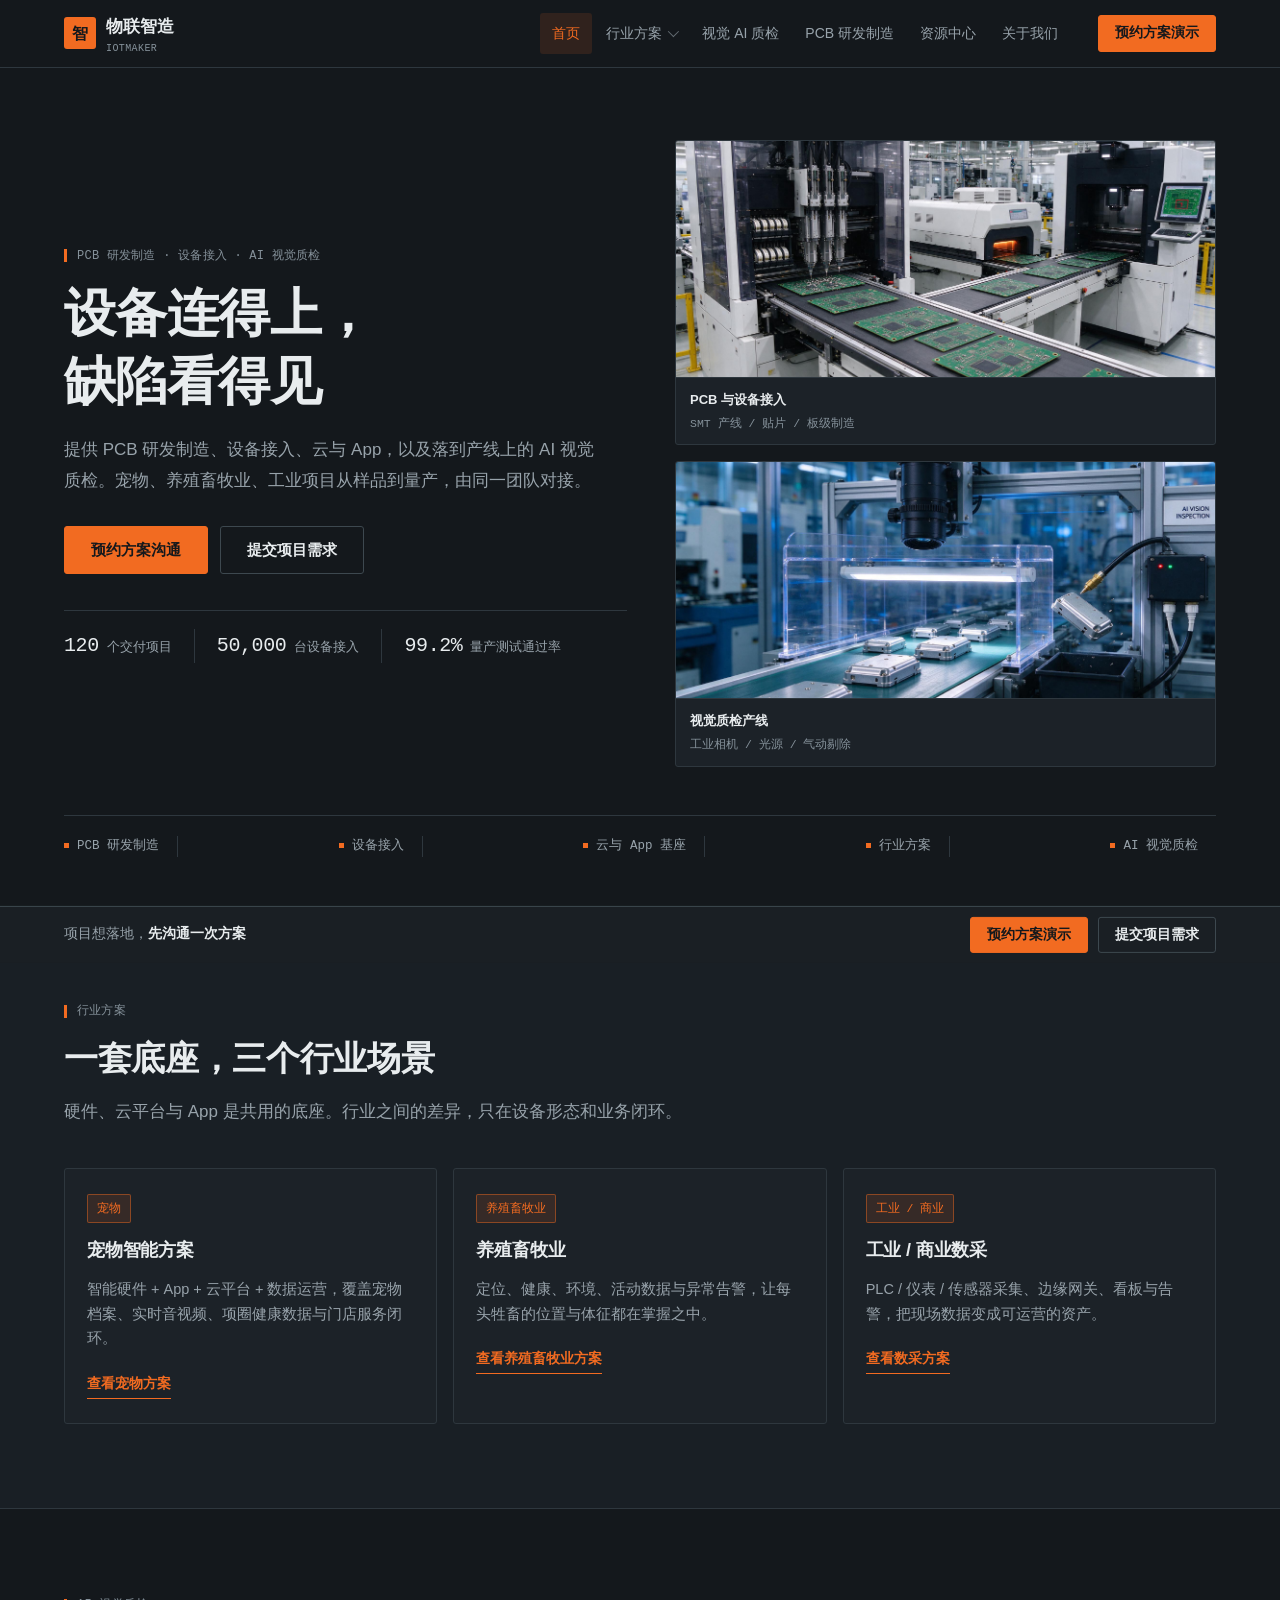
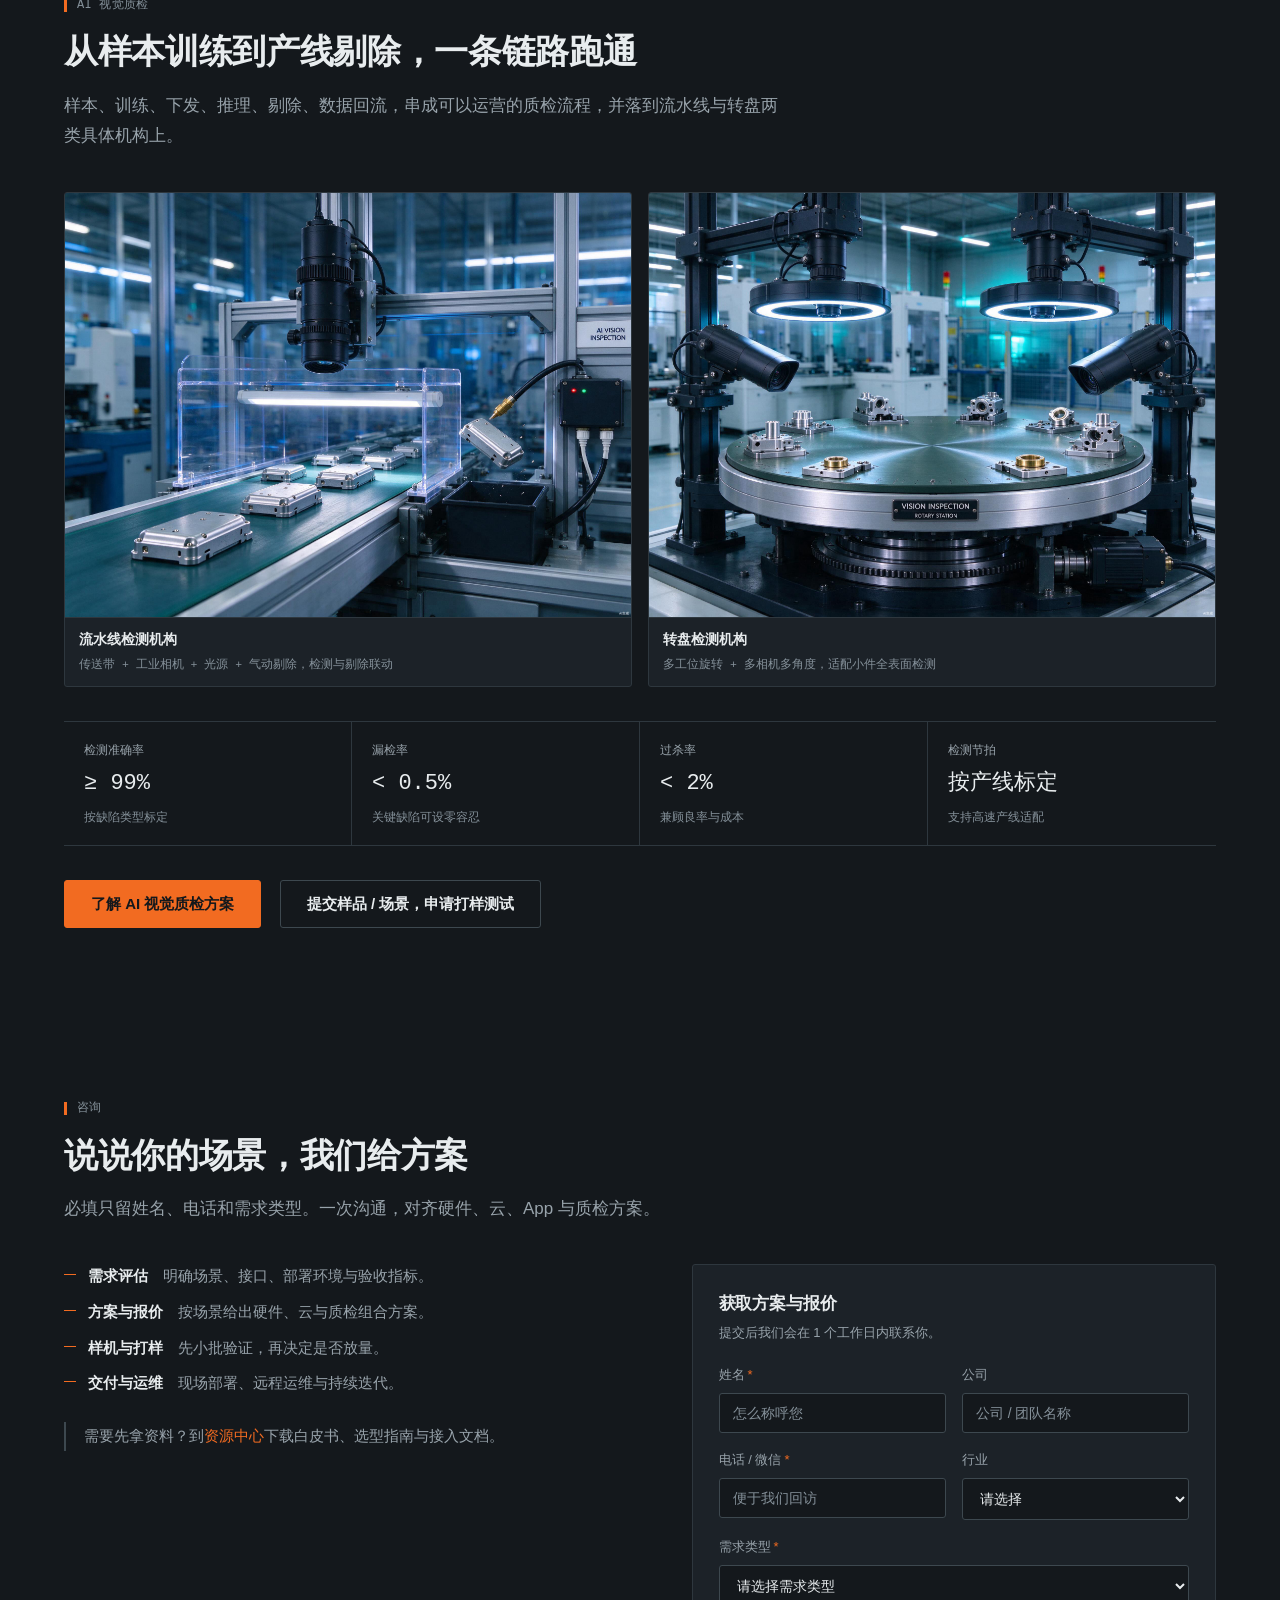
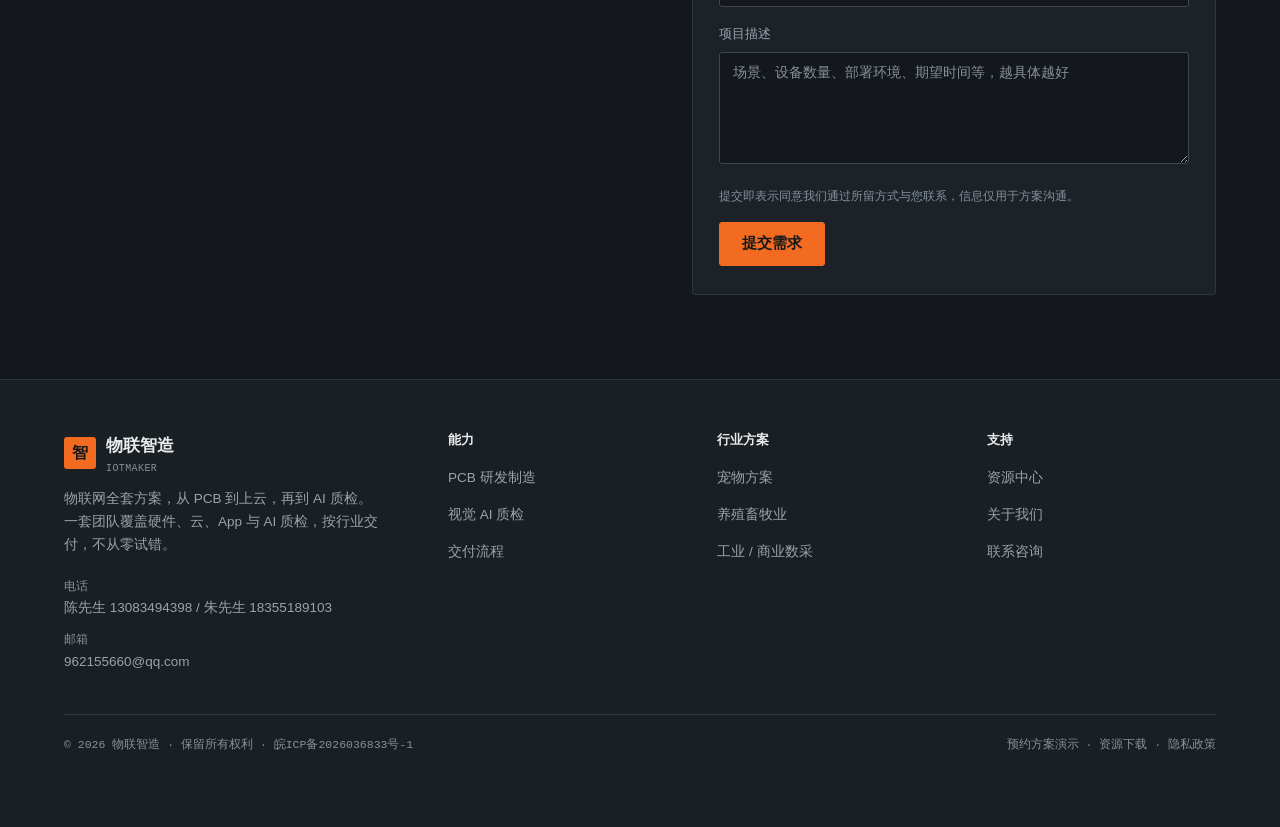
==== commit 884234eb: "refactor: 视觉系统改为工程质感，去除模板化视觉元素 - 配色由青蓝紫渐变改为石墨底 + 结构细线 + 安全橙单强调 - 圆角收到 3/6px，移除光晕、渐变文字、发光点与卡片悬浮阴影 - 数" ====
--- a/index.html
+++ b/index.html
@@ -17,29 +17,29 @@
   <div class="container">
     <div class="hero__grid">
       <div class="hero__copy reveal">
-        <span class="eyebrow">移联万物 · AI 视觉智能</span>
-        <h1 class="h1 hero__title">移联万物，<span class="grad-text">智见</span>未来</h1>
-        <p class="lead hero__sub">以「移联万物」的设备连接与数据基座，叠加 AI 视觉智能，为宠物、养殖畜牧业、工业等行业交付从硬件到应用的一体化方案。</p>
+        <span class="eyebrow">PCB 研发制造 · 设备接入 · AI 视觉质检</span>
+        <h1 class="h1 hero__title">设备连得上，<br>缺陷看得见</h1>
+        <p class="lead hero__sub">提供 PCB 研发制造、设备接入、云与 App，以及落到产线上的 AI 视觉质检。宠物、养殖畜牧业、工业项目从样品到量产，由同一团队对接。</p>
         <div class="hero__actions">
-          <a class="btn btn--primary btn--lg" href="/contact/">预约方案演示<span class="arrow">→</span></a>
+          <a class="btn btn--primary btn--lg" href="/contact/">预约方案沟通</a>
           <a class="btn btn--ghost btn--lg" href="/contact/#form">提交项目需求</a>
         </div>
         <div class="hero__meta">
-          <div class="hero__meta-item"><span class="dot"></span><b data-count="120">0</b><span>个交付项目</span></div>
-          <div class="hero__meta-item"><span class="dot"></span><b data-count="50000">0</b><span>台设备接入</span></div>
-          <div class="hero__meta-item"><span class="dot"></span><b data-count="99.2" data-decimals="1">0</b><span>% 量产测试通过率</span></div>
+          <div class="hero__meta-item"><b>120</b><span>个交付项目</span></div>
+          <div class="hero__meta-item"><b>50,000</b><span>台设备接入</span></div>
+          <div class="hero__meta-item"><b>99.2%</b><span>量产测试通过率</span></div>
         </div>
       </div>
 
       <div class="hero__visual reveal d1">
         <div class="pillar-visual">
           <figure class="figure">
-            <img src="/assets/img/pillar-iot.jpg" alt="移联万物：城市、交通、农业与工业设备通过无线网络接入云端的示意图" loading="lazy">
-            <figcaption class="figure__caption">移联万物<span>设备接入 · 连接底座 · 数据上行</span></figcaption>
+            <img src="/assets/img/pcb-smt.jpg" alt="SMT 产线上的 PCB 板与贴片设备" fetchpriority="high">
+            <figcaption class="figure__caption">PCB 与设备接入<span>SMT 产线 / 贴片 / 板级制造</span></figcaption>
           </figure>
           <figure class="figure">
-            <img src="/assets/img/pillar-ai.jpg" alt="AI 视觉智能：工业相机对电路板进行缺陷检测与标注的示意图" loading="lazy">
-            <figcaption class="figure__caption">AI 视觉智能<span>检测 + 剔除 · 训练下发 · 边缘部署</span></figcaption>
+            <img src="/assets/img/ai-line.jpg" alt="流水线上的工业相机视觉检测机构" loading="lazy">
+            <figcaption class="figure__caption">视觉质检产线<span>工业相机 / 光源 / 气动剔除</span></figcaption>
           </figure>
         </div>
       </div>
@@ -62,8 +62,8 @@
   <div class="container">
     <div class="section-head section-head--center reveal">
       <span class="eyebrow">行业方案</span>
-      <h2 class="h2">按行业交付，不从零试错</h2>
-      <p class="lead">硬件、云平台与 App 是所有行业方案共用的基座，行业差异只体现在设备形态与业务闭环上。</p>
+      <h2 class="h2">一套底座，三个行业场景</h2>
+      <p class="lead">硬件、云平台与 App 是共用的底座。行业之间的差异，只在设备形态和业务闭环。</p>
     </div>
 
     <div class="grid grid--3">
@@ -71,21 +71,21 @@
         <span class="tag tag--cyan">宠物</span>
         <h3 class="card__title" style="margin-top:16px">宠物智能方案</h3>
         <p class="card__text">智能硬件 + App + 云平台 + 数据运营，覆盖宠物档案、实时音视频、项圈健康数据与门店服务闭环。</p>
-        <a class="card__link" href="/solutions/pet/">查看宠物方案<span class="arrow">→</span></a>
+        <a class="card__link" href="/solutions/pet/">查看宠物方案</a>
       </article>
 
       <article class="card card--accent reveal d1">
         <span class="tag tag--cyan">养殖畜牧业</span>
         <h3 class="card__title" style="margin-top:16px">养殖畜牧业</h3>
         <p class="card__text">定位、健康、环境、活动数据与异常告警，让每头牲畜的位置与体征都在掌握之中。</p>
-        <a class="card__link" href="/solutions/livestock/">查看养殖畜牧业方案<span class="arrow">→</span></a>
+        <a class="card__link" href="/solutions/livestock/">查看养殖畜牧业方案</a>
       </article>
 
       <article class="card card--accent reveal d2">
         <span class="tag tag--cyan">工业 / 商业</span>
         <h3 class="card__title" style="margin-top:16px">工业 / 商业数采</h3>
         <p class="card__text">PLC / 仪表 / 传感器采集、边缘网关、看板与告警，把现场数据变成可运营的资产。</p>
-        <a class="card__link" href="/solutions/industrial/">查看数采方案<span class="arrow">→</span></a>
+        <a class="card__link" href="/solutions/industrial/">查看数采方案</a>
       </article>
     </div>
   </div>
@@ -95,9 +95,9 @@
 <section class="section" id="ai">
   <div class="container">
     <div class="section-head reveal">
-      <span class="eyebrow">AI 视觉智能</span>
-      <h2 class="h2">从样本训练到产线剔除，形成质检闭环</h2>
-      <p class="lead">不只给算法，而是把样本、训练、下发、推理、剔除和数据回流串成一条可运营的闭环链路，并落到具体的产线机构上。</p>
+      <span class="eyebrow">AI 视觉质检</span>
+      <h2 class="h2">从样本训练到产线剔除，一条链路跑通</h2>
+      <p class="lead">样本、训练、下发、推理、剔除、数据回流，串成可以运营的质检流程，并落到流水线与转盘两类具体机构上。</p>
     </div>
 
     <div class="figures reveal d1">
@@ -118,8 +118,8 @@
       <div class="kpi"><div class="kpi__label">检测节拍</div><div class="kpi__value">按产线标定</div><div class="kpi__hint">支持高速产线适配</div></div>
     </div>
 
-    <div style="text-align:center;margin-top:34px" class="reveal d3">
-      <a class="btn btn--primary btn--lg" href="/ai-inspection/">了解 AI 视觉质检方案<span class="arrow">→</span></a>
+    <div style="margin-top:34px" class="reveal d3">
+      <a class="btn btn--primary btn--lg" href="/ai-inspection/">了解 AI 视觉质检方案</a>
       <a class="btn btn--ghost btn--lg" href="/contact/#form" style="margin-left:14px">提交样品 / 场景，申请打样测试</a>
     </div>
   </div>
@@ -131,18 +131,18 @@
     <div class="section-head section-head--center reveal">
       <span class="eyebrow">咨询</span>
       <h2 class="h2">说说你的场景，我们给方案</h2>
-      <p class="lead">必填项只保留姓名、电话与需求类型，一次沟通即可对齐硬件、云、App 与质检方案。</p>
+      <p class="lead">必填只留姓名、电话和需求类型。一次沟通，对齐硬件、云、App 与质检方案。</p>
     </div>
 
     <div class="split" style="align-items:flex-start">
       <div class="reveal">
         <ul class="checklist">
-          <li><b>需求评估</b> — 明确场景、接口、部署环境与验收指标。</li>
-          <li><b>方案与报价</b> — 按场景给出硬件、云与质检组合方案。</li>
-          <li><b>样机与打样</b> — 先小批验证，再决定是否放量。</li>
-          <li><b>交付与运维</b> — 现场部署、远程运维与持续迭代。</li>
+          <li><b>需求评估</b>　明确场景、接口、部署环境与验收指标。</li>
+          <li><b>方案与报价</b>　按场景给出硬件、云与质检组合方案。</li>
+          <li><b>样机与打样</b>　先小批验证，再决定是否放量。</li>
+          <li><b>交付与运维</b>　现场部署、远程运维与持续迭代。</li>
         </ul>
-        <p class="quote" style="margin-top:26px">需要先拿资料？到<a href="/resources/" style="color:var(--cyan)">资源中心</a>下载白皮书、选型指南与接入文档。</p>
+        <p class="quote" style="margin-top:26px">需要先拿资料？到<a href="/resources/" style="color:var(--signal)">资源中心</a>下载白皮书、选型指南与接入文档。</p>
       </div>
 
       <form class="form reveal d1" id="form" data-form>
@@ -190,7 +190,7 @@
         </div>
         <div class="form__foot">
           <span class="form__note">提交即表示同意我们通过所留方式与您联系，信息仅用于方案沟通。</span>
-          <button class="btn btn--primary" type="submit" data-label="提交需求">提交需求<span class="arrow">→</span></button>
+          <button class="btn btn--primary" type="submit" data-label="提交需求">提交需求</button>
         </div>
         <div class="form__success">✓ 已收到您的需求，我们会在 1 个工作日内与您联系。</div>
       </form>
--- a/assets/css/style.css
+++ b/assets/css/style.css
@@ -1,44 +1,39 @@
 /* =============================================================
-   物联智造 官网 · 设计系统（科技深色）
+   物联智造 官网 · 视觉系统
+   语言：工程图纸 / 仪器面板 —— 细线结构、方角、单强调色
    ============================================================= */
 
 :root {
-  --bg: #060a12;
-  --bg-2: #0a1120;
-  --surface: #0e1729;
-  --surface-2: #13203a;
-  --surface-3: #17253f;
-
-  --border: rgba(255, 255, 255, .09);
-  --border-strong: rgba(255, 255, 255, .18);
-
-  --text: #e8f0ff;
-  --text-2: #a6b8d4;
-  --text-3: #6d81a1;
-
-  --cyan: #22d3ee;
-  --cyan-deep: #06b6d4;
-  --blue: #3b82f6;
-  --violet: #7c5cff;
-  --green: #34d399;
-  --amber: #fbbf24;
-
-  --grad: linear-gradient(135deg, #22d3ee 0%, #3b82f6 100%);
-  --grad-text: linear-gradient(120deg, #7ff0ff 0%, #4ea6ff 55%, #9d8bff 100%);
-  --grad-soft: linear-gradient(135deg, rgba(34, 211, 238, .14), rgba(59, 130, 246, .14));
-
-  --radius-sm: 10px;
-  --radius: 16px;
-  --radius-lg: 24px;
-
-  --shadow: 0 24px 60px -28px rgba(0, 0, 0, .85);
-  --shadow-hover: 0 30px 70px -26px rgba(0, 0, 0, .9);
+  /* 石墨与面板：中性冷灰，不是蓝黑 */
+  --ink: #14181c;
+  --ink-2: #1a1f24;
+  --panel: #1c2228;
+  --panel-2: #22292f;
+  --panel-3: #283038;
+
+  /* 结构线：承担分隔职责，取代阴影 */
+  --rule: #2e373e;
+  --rule-2: #3d484f;
+
+  /* 文字 */
+  --paper: #e8ecee;
+  --muted: #98a3ab;
+  --muted-2: #85919a;
+
+  /* 唯一强调色：工业安全橙 */
+  --signal: #f26b21;
+  --signal-soft: rgba(242, 107, 33, .12);
+  --ok: #4fb286;
+
+  --radius: 3px;
+  --radius-lg: 6px;
 
   --container: 1200px;
-  --header-h: 74px;
-
-  --font: -apple-system, BlinkMacSystemFont, "Segoe UI", "PingFang SC",
-    "Hiragino Sans GB", "Microsoft YaHei", "Helvetica Neue", Arial, sans-serif;
+  --header-h: 68px;
+
+  --sans: "PingFang SC", "Microsoft YaHei", "Noto Sans CJK SC", -apple-system,
+    BlinkMacSystemFont, "Segoe UI", "Helvetica Neue", Arial, sans-serif;
+  --mono: ui-monospace, "SF Mono", "JetBrains Mono", "Cascadia Mono", Consolas, monospace;
 }
 
 * { box-sizing: border-box; }
@@ -47,42 +42,14 @@
 
 body {
   margin: 0;
-  background: var(--bg);
-  color: var(--text);
-  font-family: var(--font);
+  background: var(--ink);
+  color: var(--paper);
+  font-family: var(--sans);
   font-size: 16px;
   line-height: 1.7;
-  letter-spacing: .01em;
   padding-bottom: 0;
   overflow-x: hidden;
   -webkit-font-smoothing: antialiased;
-}
-
-/* 背景氛围 */
-body::before {
-  content: "";
-  position: fixed;
-  inset: 0;
-  z-index: -2;
-  background:
-    radial-gradient(900px 520px at 15% -5%, rgba(34, 211, 238, .16), transparent 60%),
-    radial-gradient(820px 520px at 88% 4%, rgba(59, 130, 246, .18), transparent 62%),
-    radial-gradient(1000px 700px at 50% 110%, rgba(124, 92, 255, .12), transparent 60%);
-  pointer-events: none;
-}
-
-body::after {
-  content: "";
-  position: fixed;
-  inset: 0;
-  z-index: -1;
-  background-image:
-    linear-gradient(rgba(255, 255, 255, .03) 1px, transparent 1px),
-    linear-gradient(90deg, rgba(255, 255, 255, .03) 1px, transparent 1px);
-  background-size: 64px 64px;
-  -webkit-mask-image: radial-gradient(ellipse 90% 60% at 50% 0%, #000 25%, transparent 78%);
-  mask-image: radial-gradient(ellipse 90% 60% at 50% 0%, #000 25%, transparent 78%);
-  pointer-events: none;
 }
 
 img, svg { max-width: 100%; display: block; }
@@ -90,43 +57,42 @@
 button { font-family: inherit; cursor: pointer; }
 ul { margin: 0; padding: 0; list-style: none; }
 
-::selection { background: rgba(34, 211, 238, .35); color: #fff; }
+::selection { background: var(--signal); color: var(--ink); }
+
+:focus-visible { outline: 2px solid var(--signal); outline-offset: 3px; }
 
 /* ---------------- 排版 ---------------- */
-h1, h2, h3, h4 { margin: 0; font-weight: 700; line-height: 1.22; letter-spacing: -.01em; }
-
-.h1 { font-size: clamp(34px, 5.4vw, 62px); }
-.h2 { font-size: clamp(26px, 3.4vw, 42px); }
-.h3 { font-size: clamp(19px, 2vw, 26px); }
-.h4 { font-size: 18px; }
-
-.lead { font-size: clamp(15px, 1.6vw, 19px); color: var(--text-2); line-height: 1.75; }
-.muted { color: var(--text-3); }
-.small { font-size: 13.5px; }
-
-.grad-text {
-  background: var(--grad-text);
-  -webkit-background-clip: text;
-  background-clip: text;
-  color: transparent;
-}
-
+h1, h2, h3, h4 { margin: 0; font-weight: 650; line-height: 1.3; letter-spacing: -.01em; }
+
+.h1 { font-size: clamp(32px, 4.6vw, 52px); }
+.h2 { font-size: clamp(24px, 3vw, 34px); }
+.h3 { font-size: clamp(18px, 1.9vw, 23px); }
+.h4 { font-size: 17px; }
+
+.lead { font-size: clamp(15px, 1.5vw, 17px); color: var(--muted); line-height: 1.8; }
+.muted { color: var(--muted); }
+.small { font-size: 13px; }
+
+/* 标题不再做渐变高亮：需要强调时用字重，不用颜色伎俩 */
+.grad-text { color: var(--paper); }
+
+/* 标注：工程标注样式，等宽小字 + 左侧橙色刻度 */
 .eyebrow {
   display: inline-flex;
   align-items: center;
-  gap: 8px;
-  font-size: 13px;
-  font-weight: 600;
-  letter-spacing: .14em;
-  text-transform: uppercase;
-  color: var(--cyan);
-  margin-bottom: 16px;
+  gap: 10px;
+  font-family: var(--mono);
+  font-size: 12px;
+  font-weight: 500;
+  letter-spacing: .02em;
+  color: var(--muted-2);
+  margin-bottom: 14px;
 }
 .eyebrow::before {
   content: "";
-  width: 22px;
-  height: 1px;
-  background: linear-gradient(90deg, transparent, var(--cyan));
+  width: 3px;
+  height: 13px;
+  background: var(--signal);
 }
 
 /* ---------------- 布局 ---------------- */
@@ -137,14 +103,15 @@
   padding: 0 24px;
 }
 
-.section { padding: 96px 0; position: relative; }
-.section--tight { padding: 64px 0; }
-.section--alt { background: linear-gradient(180deg, rgba(255, 255, 255, .02), rgba(255, 255, 255, 0)); }
-
-.section-head { max-width: 760px; margin-bottom: 52px; }
-.section-head--center { margin-left: auto; margin-right: auto; text-align: center; }
-
-.grid { display: grid; gap: 24px; }
+.section { padding: 84px 0; position: relative; }
+.section--tight { padding: 56px 0; }
+.section--alt { background: #191f25; border-top: 1px solid var(--rule); border-bottom: 1px solid var(--rule); }
+
+.section-head { max-width: 720px; margin-bottom: 40px; }
+/* 全站标题统一左对齐，形成一条连续的阅读轴线 */
+.section-head--center { margin-left: 0; margin-right: 0; text-align: left; }
+
+.grid { display: grid; gap: 16px; }
 .grid--2 { grid-template-columns: repeat(2, minmax(0, 1fr)); }
 .grid--3 { grid-template-columns: repeat(3, minmax(0, 1fr)); }
 .grid--4 { grid-template-columns: repeat(4, minmax(0, 1fr)); }
@@ -152,50 +119,46 @@
 .split {
   display: grid;
   grid-template-columns: 1.05fr .95fr;
-  gap: 56px;
+  gap: 48px;
   align-items: center;
 }
 
 .stack > * + * { margin-top: 18px; }
 
-/* ---------------- 按钮 ---------------- */
+/* ---------------- 按钮：方角、实色、无位移 ---------------- */
 .btn {
   display: inline-flex;
   align-items: center;
   justify-content: center;
   gap: 9px;
-  padding: 13px 24px;
-  border-radius: 999px;
-  border: 1px solid transparent;
-  font-size: 15px;
+  padding: 12px 22px;
+  border-radius: var(--radius);
+  border: 1px solid var(--rule-2);
+  font-size: 14.5px;
   font-weight: 600;
-  line-height: 1;
+  line-height: 1.2;
   white-space: nowrap;
-  transition: transform .18s ease, box-shadow .18s ease, background .18s ease, border-color .18s ease, color .18s ease;
-}
-.btn:hover { transform: translateY(-2px); }
-.btn:active { transform: translateY(0); }
-
+  transition: background .15s ease, border-color .15s ease, color .15s ease;
+}
 .btn--primary {
-  background: var(--grad);
-  color: #04121f;
-  box-shadow: 0 14px 34px -14px rgba(34, 211, 238, .75);
-}
-.btn--primary:hover { box-shadow: 0 20px 44px -14px rgba(34, 211, 238, .9); }
-
+  background: var(--signal);
+  color: var(--ink);
+  border-color: var(--signal);
+}
+.btn--primary:hover { background: #ff7c36; border-color: #ff7c36; }
 .btn--ghost {
-  background: rgba(255, 255, 255, .04);
-  border-color: var(--border-strong);
-  color: var(--text);
-}
-.btn--ghost:hover { background: rgba(255, 255, 255, .08); border-color: rgba(34, 211, 238, .5); }
-
-.btn--lg { padding: 16px 30px; font-size: 16px; }
-.btn--sm { padding: 10px 18px; font-size: 14px; }
+  background: transparent;
+  border-color: var(--rule-2);
+  color: var(--paper);
+}
+.btn--ghost:hover { border-color: var(--muted); background: var(--panel); }
+
+.btn--lg { padding: 14px 26px; font-size: 15px; }
+.btn--sm { padding: 9px 16px; font-size: 13.5px; }
 .btn--block { width: 100%; }
 
-.btn .arrow { transition: transform .18s ease; }
-.btn:hover .arrow { transform: translateX(4px); }
+/* 箭头是 AI 味重灾区，全站停用 */
+.arrow { display: none !important; }
 
 /* ---------------- 顶部导航 ---------------- */
 .site-header {
@@ -205,15 +168,10 @@
   height: var(--header-h);
   display: flex;
   align-items: center;
-  backdrop-filter: blur(16px);
-  background: rgba(6, 10, 18, .72);
-  border-bottom: 1px solid transparent;
-  transition: background .25s ease, border-color .25s ease;
-}
-.site-header.is-scrolled {
-  background: rgba(6, 10, 18, .92);
-  border-bottom-color: var(--border);
-}
+  background: var(--ink);
+  border-bottom: 1px solid var(--rule);
+}
+.site-header.is-scrolled { background: var(--ink-2); }
 .site-header .container {
   display: flex;
   align-items: center;
@@ -221,404 +179,374 @@
   height: 100%;
 }
 
-.logo { display: inline-flex; align-items: center; gap: 11px; font-weight: 700; font-size: 18px; letter-spacing: .01em; }
+.logo { display: inline-flex; align-items: center; gap: 10px; font-weight: 650; font-size: 17px; letter-spacing: 0; }
 .logo__mark {
-  width: 34px; height: 34px;
-  border-radius: 10px;
-  background: var(--grad);
+  width: 32px; height: 32px;
+  border-radius: var(--radius);
+  background: var(--signal);
   display: grid; place-items: center;
-  color: #04121f; font-size: 17px; font-weight: 800;
-  box-shadow: 0 8px 22px -8px rgba(34, 211, 238, .8);
+  color: var(--ink); font-size: 16px; font-weight: 700;
   flex: 0 0 auto;
 }
-.logo__sub { font-size: 11px; color: var(--text-3); letter-spacing: .18em; font-weight: 500; display: block; line-height: 1; margin-top: 3px; }
+.logo__sub { font-family: var(--mono); font-size: 10px; color: var(--muted-2); letter-spacing: .04em; font-weight: 400; display: block; line-height: 1; margin-top: 3px; }
 
 .nav { margin-left: auto; }
-.nav__list { display: flex; align-items: center; gap: 4px; }
+.nav__list { display: flex; align-items: center; gap: 2px; }
 .nav__link {
   display: inline-flex; align-items: center; gap: 6px;
-  padding: 9px 13px;
-  border-radius: 10px;
-  font-size: 14.5px;
+  padding: 9px 12px;
+  border-radius: var(--radius);
+  font-size: 14px;
   font-weight: 500;
-  color: var(--text-2);
-  transition: color .16s ease, background .16s ease;
-}
-.nav__link:hover { color: var(--text); background: rgba(255, 255, 255, .05); }
-.nav__link.is-active { color: var(--cyan); background: rgba(34, 211, 238, .1); }
+  color: var(--muted);
+  transition: color .15s ease, background .15s ease;
+}
+.nav__link:hover { color: var(--paper); background: var(--panel); }
+.nav__link.is-active { color: var(--signal); background: var(--signal-soft); }
 span.nav__link { cursor: default; }
-.nav__caret { width: 9px; height: 9px; border-right: 1.6px solid currentColor; border-bottom: 1.6px solid currentColor; transform: rotate(45deg) translateY(-2px); opacity: .7; }
+.nav__caret { width: 8px; height: 8px; border-right: 1.5px solid currentColor; border-bottom: 1.5px solid currentColor; transform: rotate(45deg) translateY(-2px); opacity: .6; }
 
 .nav__item { position: relative; }
 .nav__dropdown {
   position: absolute;
-  top: calc(100% + 10px);
+  top: calc(100% + 8px);
   left: 50%;
-  transform: translateX(-50%) translateY(6px);
-  min-width: 232px;
-  padding: 8px;
-  background: rgba(12, 19, 33, .98);
-  border: 1px solid var(--border);
-  border-radius: 14px;
-  box-shadow: var(--shadow);
+  transform: translateX(-50%) translateY(4px);
+  min-width: 220px;
+  padding: 6px;
+  background: var(--panel);
+  border: 1px solid var(--rule-2);
+  border-radius: var(--radius);
   opacity: 0; visibility: hidden;
-  transition: opacity .18s ease, transform .18s ease, visibility .18s;
+  transition: opacity .15s ease, transform .15s ease, visibility .15s;
 }
 .nav__item:hover .nav__dropdown { opacity: 1; visibility: visible; transform: translateX(-50%) translateY(0); }
 .nav__dropdown a {
-  display: block; padding: 10px 12px; border-radius: 9px;
-  font-size: 14px; color: var(--text-2);
+  display: block; padding: 9px 11px; border-radius: 2px;
+  font-size: 13.5px; color: var(--muted);
   transition: background .15s ease, color .15s ease;
 }
-.nav__dropdown a:hover { background: rgba(34, 211, 238, .1); color: var(--text); }
+.nav__dropdown a:hover { background: var(--panel-2); color: var(--paper); }
 
 .header__cta { margin-left: 8px; }
 
 .nav__toggle {
   display: none;
-  width: 42px; height: 42px;
-  border: 1px solid var(--border-strong);
-  border-radius: 11px;
-  background: rgba(255, 255, 255, .04);
-  color: var(--text);
+  width: 40px; height: 40px;
+  border: 1px solid var(--rule-2);
+  border-radius: var(--radius);
+  background: transparent;
+  color: var(--paper);
   margin-left: auto;
 }
-.nav__toggle span { display: block; width: 18px; height: 2px; margin: 4px auto; background: currentColor; border-radius: 2px; transition: transform .2s ease, opacity .2s ease; }
-.site-header.is-open .nav__toggle span:nth-child(1) { transform: translateY(6px) rotate(45deg); }
+.nav__toggle span { display: block; width: 18px; height: 1.5px; margin: 4px auto; background: currentColor; transition: transform .2s ease, opacity .2s ease; }
+.site-header.is-open .nav__toggle span:nth-child(1) { transform: translateY(5.5px) rotate(45deg); }
 .site-header.is-open .nav__toggle span:nth-child(2) { opacity: 0; }
-.site-header.is-open .nav__toggle span:nth-child(3) { transform: translateY(-6px) rotate(-45deg); }
-
-/* ---------------- 首屏 Hero ---------------- */
-.hero { position: relative; padding: 84px 0 64px; overflow: hidden; }
+.site-header.is-open .nav__toggle span:nth-child(3) { transform: translateY(-5.5px) rotate(-45deg); }
+
+/* ---------------- 首屏：图纸标题栏气质 ---------------- */
+.hero { position: relative; padding: 72px 0 56px; border-bottom: 1px solid var(--rule); }
 .hero__grid {
   display: grid;
   grid-template-columns: 1.02fr .98fr;
-  gap: 56px;
+  gap: 48px;
   align-items: center;
 }
-.hero__title { margin-bottom: 22px; }
-.hero__sub { max-width: 560px; margin-bottom: 32px; }
-.hero__actions { display: flex; flex-wrap: wrap; gap: 14px; }
-.hero__meta { display: flex; flex-wrap: wrap; gap: 26px; margin-top: 34px; }
-.hero__meta-item { display: flex; align-items: center; gap: 9px; font-size: 14px; color: var(--text-2); }
-.hero__meta-item b { color: var(--text); font-size: 20px; font-weight: 700; }
-.hero__meta-item .dot { width: 7px; height: 7px; border-radius: 50%; background: var(--cyan); box-shadow: 0 0 12px var(--cyan); }
-
-/* 全链路架构图 */
-.arch {
-  position: relative;
-  border: 1px solid var(--border);
-  border-radius: var(--radius-lg);
-  background: linear-gradient(160deg, rgba(19, 32, 58, .92), rgba(9, 15, 26, .92));
-  padding: 26px 24px 24px;
-  box-shadow: var(--shadow);
-  overflow: hidden;
-}
-.arch::before {
-  content: "";
-  position: absolute; inset: 0;
-  background: radial-gradient(420px 220px at 85% 0%, rgba(34, 211, 238, .18), transparent 65%);
-  pointer-events: none;
-}
-.arch__head {
-  display: flex; align-items: center; justify-content: space-between;
-  gap: 12px; margin-bottom: 20px; position: relative;
-}
-.arch__title { font-size: 15px; font-weight: 600; }
-.arch__title span { color: var(--text-3); font-weight: 400; font-size: 13px; }
-.arch__legend { display: flex; gap: 14px; font-size: 12px; color: var(--text-3); }
-.arch__legend i { display: inline-block; width: 8px; height: 8px; border-radius: 2px; margin-right: 6px; vertical-align: middle; }
-
-.arch__chain { display: flex; flex-wrap: wrap; align-items: center; gap: 10px 0; position: relative; }
-.arch__node {
-  display: inline-flex; align-items: center; gap: 8px;
-  padding: 11px 15px;
-  border-radius: 12px;
-  border: 1px solid var(--border-strong);
-  background: rgba(255, 255, 255, .045);
-  font-size: 14px; font-weight: 600;
-  white-space: nowrap;
-}
-.arch__node i { width: 7px; height: 7px; border-radius: 50%; background: var(--cyan); box-shadow: 0 0 10px var(--cyan); }
-.arch__node--ai { border-color: rgba(124, 92, 255, .55); background: rgba(124, 92, 255, .13); }
-.arch__node--ai i { background: var(--violet); box-shadow: 0 0 10px var(--violet); }
-.arch__node--cloud { border-color: rgba(59, 130, 246, .5); background: rgba(59, 130, 246, .12); }
-
-.arch__link {
-  width: 30px; height: 2px; flex: 0 0 auto; margin: 0 2px;
-  background: linear-gradient(90deg, rgba(34, 211, 238, .15), rgba(34, 211, 238, .8));
-  border-radius: 2px; position: relative;
-}
-.arch__link::after {
-  content: ""; position: absolute; right: -1px; top: 50%;
-  width: 7px; height: 7px;
-  border-top: 2px solid var(--cyan); border-right: 2px solid var(--cyan);
-  transform: translateY(-50%) rotate(45deg);
-}
-
-.arch__lanes { margin-top: 22px; padding-top: 20px; border-top: 1px dashed var(--border); display: grid; gap: 12px; }
-.arch__lane { display: flex; align-items: baseline; gap: 14px; font-size: 13.5px; }
-.arch__lane b { flex: 0 0 92px; color: var(--text); font-weight: 600; }
-.arch__lane span { color: var(--text-3); }
-
-/* 信任条 */
-.trustbar { margin-top: 56px; border-top: 1px solid var(--border); padding-top: 26px; }
-.trustbar__row { display: flex; flex-wrap: wrap; gap: 12px 28px; align-items: center; justify-content: space-between; }
+.hero__title { margin-bottom: 20px; }
+.hero__sub { max-width: 540px; margin-bottom: 30px; }
+.hero__actions { display: flex; flex-wrap: wrap; gap: 12px; }
+.hero__meta { display: flex; flex-wrap: wrap; gap: 0; margin-top: 36px; border-top: 1px solid var(--rule); padding-top: 18px; }
+.hero__meta-item {
+  display: flex; align-items: baseline; gap: 8px;
+  font-size: 12.5px; color: var(--muted);
+  padding: 0 22px;
+  border-right: 1px solid var(--rule);
+}
+.hero__meta-item:first-child { padding-left: 0; }
+.hero__meta-item:last-child { border-right: 0; }
+.hero__meta-item b { font-family: var(--mono); color: var(--paper); font-size: 20px; font-weight: 500; letter-spacing: -.02em; }
+.hero__meta-item .dot { display: none; }
+
+/* 信任条：像图纸下方的图例说明 */
+.trustbar { margin-top: 48px; border-top: 1px solid var(--rule); padding-top: 20px; }
+.trustbar__row { display: flex; flex-wrap: wrap; gap: 10px 0; align-items: center; justify-content: space-between; }
 .trustbar__item {
-  display: inline-flex; align-items: center; gap: 9px;
-  font-size: 14px; color: var(--text-2); font-weight: 500;
-}
-.trustbar__item::before {
-  content: ""; width: 6px; height: 6px; border-radius: 50%;
-  background: linear-gradient(135deg, var(--cyan), var(--blue));
-}
-
-/* ---------------- 卡片 ---------------- */
+  font-family: var(--mono);
+  font-size: 12.5px;
+  color: var(--muted);
+  padding: 0 18px;
+  border-right: 1px solid var(--rule);
+}
+.trustbar__item:first-child { padding-left: 0; }
+.trustbar__item:last-child { border-right: 0; }
+.trustbar__item::before { content: ""; display: inline-block; width: 5px; height: 5px; background: var(--signal); margin-right: 8px; vertical-align: 1px; }
+
+/* ---------------- 卡片：规格表式，方角细线 ---------------- */
 .card {
   position: relative;
-  border: 1px solid var(--border);
-  border-radius: var(--radius);
-  background: linear-gradient(165deg, rgba(20, 32, 54, .72), rgba(10, 17, 30, .72));
-  padding: 28px 24px;
-  transition: transform .22s ease, border-color .22s ease, box-shadow .22s ease;
-  overflow: hidden;
+  border: 1px solid var(--rule);
+  border-radius: var(--radius);
+  background: var(--panel);
+  padding: 24px 22px;
   height: 100%;
 }
-.card::after {
-  content: ""; position: absolute; inset: 0;
-  background: radial-gradient(300px 160px at 100% 0%, rgba(34, 211, 238, .12), transparent 62%);
-  opacity: 0; transition: opacity .22s ease; pointer-events: none;
-}
-.card:hover { transform: translateY(-6px); border-color: rgba(34, 211, 238, .42); box-shadow: var(--shadow-hover); }
-.card:hover::after { opacity: 1; }
-
+.card:hover { background: var(--panel-2); }
 .card__icon {
-  width: 48px; height: 48px; border-radius: 13px;
+  width: 40px; height: 40px; border-radius: var(--radius);
   display: grid; place-items: center;
-  background: var(--grad-soft);
-  border: 1px solid rgba(34, 211, 238, .28);
-  color: var(--cyan);
-  font-size: 22px; font-weight: 700;
-  margin-bottom: 18px;
-}
-.card__index { font-size: 13px; font-weight: 700; color: var(--cyan); letter-spacing: .1em; margin-bottom: 14px; }
-.card__title { font-size: 19px; margin-bottom: 12px; }
-.card__text { color: var(--text-2); font-size: 15px; margin-bottom: 18px; }
-.card__list { display: grid; gap: 9px; margin-bottom: 20px; }
-.card__list li { position: relative; padding-left: 20px; font-size: 14.5px; color: var(--text-2); }
+  background: var(--panel-2);
+  border: 1px solid var(--rule-2);
+  color: var(--signal);
+  font-family: var(--mono);
+  font-size: 12px; font-weight: 500;
+  margin-bottom: 16px;
+}
+.card__index { font-family: var(--mono); font-size: 12px; color: var(--signal); margin-bottom: 12px; }
+.card__title { font-size: 18px; margin-bottom: 10px; }
+.card__text { color: var(--muted); font-size: 14.5px; margin-bottom: 18px; }
+.card__list { display: grid; gap: 8px; margin-bottom: 20px; }
+.card__list li { position: relative; padding-left: 16px; font-size: 14px; color: var(--muted); }
 .card__list li::before {
-  content: ""; position: absolute; left: 2px; top: 9px;
-  width: 6px; height: 6px; border-radius: 50%;
-  background: var(--cyan);
+  content: ""; position: absolute; left: 0; top: 10px;
+  width: 5px; height: 1px; background: var(--signal);
 }
 .card__link {
-  display: inline-flex; align-items: center; gap: 7px;
-  font-size: 14.5px; font-weight: 600; color: var(--cyan);
-}
-.card__link .arrow { transition: transform .18s ease; }
-.card:hover .card__link .arrow { transform: translateX(4px); }
-
-.card--accent { border-color: rgba(34, 211, 238, .35); }
-
-/* 标签 */
+  display: inline-flex; align-items: center; gap: 6px;
+  font-size: 14px; font-weight: 600; color: var(--signal);
+  border-bottom: 1px solid var(--signal);
+  padding-bottom: 2px;
+}
+/* 强调靠内容与刻度，不靠给每张卡都加描边 */
+.card--accent { border-color: var(--rule); }
+
+/* 标签：技术标识感 */
 .tag {
-  display: inline-block; padding: 5px 11px; border-radius: 999px;
-  font-size: 12.5px; font-weight: 600;
-  border: 1px solid var(--border-strong);
-  background: rgba(255, 255, 255, .05);
-  color: var(--text-2);
-}
-.tag--cyan { color: var(--cyan); border-color: rgba(34, 211, 238, .45); background: rgba(34, 211, 238, .1); }
-.tag--violet { color: #b7a8ff; border-color: rgba(124, 92, 255, .45); background: rgba(124, 92, 255, .12); }
+  display: inline-block; padding: 4px 9px; border-radius: 2px;
+  font-family: var(--mono);
+  font-size: 11.5px;
+  border: 1px solid var(--rule-2);
+  background: transparent;
+  color: var(--muted);
+}
+.tag--cyan { color: var(--signal); border-color: rgba(242, 107, 33, .45); background: var(--signal-soft); }
+.tag--violet { color: var(--muted); border-color: var(--rule-2); background: var(--panel); }
 
 /* ---------------- 流程 / 步骤 ---------------- */
 .flow { display: grid; gap: 14px; }
 .flow--row { grid-template-columns: repeat(auto-fit, minmax(150px, 1fr)); gap: 0; }
 .flow__step {
   position: relative;
-  border: 1px solid var(--border);
-  border-radius: var(--radius);
-  background: rgba(255, 255, 255, .035);
-  padding: 22px 18px;
-}
-.flow--row .flow__step { border-radius: 0; border-right: 0; }
-.flow--row .flow__step:first-child { border-radius: var(--radius) 0 0 var(--radius); }
-.flow--row .flow__step:last-child { border-radius: 0 var(--radius) var(--radius) 0; border-right: 1px solid var(--border); }
+  border: 1px solid var(--rule);
+  background: var(--panel);
+  padding: 20px 16px;
+}
+.flow--row .flow__step { border-right: 0; }
+.flow--row .flow__step:last-child { border-right: 1px solid var(--rule); }
 .flow__num {
   display: inline-flex; align-items: center; justify-content: center;
-  width: 30px; height: 30px; border-radius: 9px;
-  background: var(--grad-soft); border: 1px solid rgba(34, 211, 238, .3);
-  color: var(--cyan); font-size: 13px; font-weight: 700;
+  width: 28px; height: 28px; border-radius: 2px;
+  background: var(--signal-soft); border: 1px solid rgba(242, 107, 33, .35);
+  color: var(--signal); font-family: var(--mono); font-size: 12px;
   margin-bottom: 12px;
 }
-.flow__title { font-size: 15.5px; font-weight: 600; margin-bottom: 6px; }
-.flow__text { font-size: 13.5px; color: var(--text-3); }
+.flow__title { font-size: 15px; font-weight: 600; margin-bottom: 5px; }
+.flow__text { font-size: 13px; color: var(--muted); }
 
 /* 时间轴 */
 .timeline { position: relative; display: grid; gap: 0; }
-.timeline__item { position: relative; padding: 0 0 30px 34px; border-left: 1px solid var(--border-strong); }
+.timeline__item { position: relative; padding: 0 0 28px 30px; border-left: 1px solid var(--rule-2); }
 .timeline__item:last-child { border-left-color: transparent; padding-bottom: 0; }
 .timeline__item::before {
-  content: ""; position: absolute; left: -6px; top: 4px;
-  width: 11px; height: 11px; border-radius: 50%;
-  background: var(--bg); border: 2px solid var(--cyan);
-  box-shadow: 0 0 0 4px rgba(34, 211, 238, .14);
-}
-.timeline__title { font-size: 16px; font-weight: 600; margin-bottom: 4px; }
-.timeline__text { font-size: 14px; color: var(--text-3); }
-
-/* ---------------- 指标 / 数据 ---------------- */
-.stats { display: grid; grid-template-columns: repeat(4, minmax(0, 1fr)); gap: 22px; }
-.stat {
-  border: 1px solid var(--border);
-  border-radius: var(--radius);
-  background: linear-gradient(160deg, rgba(19, 32, 58, .8), rgba(10, 17, 30, .8));
-  padding: 26px 22px;
-  text-align: center;
-}
-.stat__num { font-size: clamp(28px, 3.2vw, 40px); font-weight: 800; line-height: 1; background: var(--grad-text); -webkit-background-clip: text; background-clip: text; color: transparent; }
-.stat__num small { font-size: 16px; font-weight: 700; }
-.stat__label { margin-top: 10px; font-size: 14px; color: var(--text-2); }
-
-.kpis { display: grid; grid-template-columns: repeat(auto-fit, minmax(160px, 1fr)); gap: 16px; }
-.kpi {
-  border: 1px solid var(--border);
-  border-radius: var(--radius-sm);
-  background: rgba(255, 255, 255, .035);
-  padding: 18px;
-}
-.kpi__label { font-size: 13px; color: var(--text-3); margin-bottom: 6px; }
-.kpi__value { font-size: 22px; font-weight: 700; color: var(--cyan); }
-.kpi__hint { font-size: 12.5px; color: var(--text-3); margin-top: 4px; }
+  content: ""; position: absolute; left: -5px; top: 5px;
+  width: 9px; height: 9px; border-radius: 0;
+  background: var(--ink); border: 1.5px solid var(--signal);
+}
+.timeline__title { font-size: 15.5px; font-weight: 600; margin-bottom: 4px; }
+.timeline__text { font-size: 13.5px; color: var(--muted); }
+
+/* ---------------- 指标：数据用等宽，直白呈现 ---------------- */
+.stats { display: grid; grid-template-columns: repeat(4, minmax(0, 1fr)); border: 1px solid var(--rule); border-radius: var(--radius); background: var(--panel); }
+.stat { padding: 24px 20px; text-align: left; border-right: 1px solid var(--rule); }
+.stat:last-child { border-right: 0; }
+.stat__num { font-family: var(--mono); font-size: clamp(26px, 3vw, 36px); font-weight: 500; line-height: 1; color: var(--paper); letter-spacing: -.02em; }
+.stat__num small { font-size: 15px; color: var(--muted); margin-left: 3px; }
+.stat__label { margin-top: 10px; font-size: 12.5px; color: var(--muted); }
+
+.kpis { display: grid; grid-template-columns: repeat(auto-fit, minmax(160px, 1fr)); border-top: 1px solid var(--rule); border-bottom: 1px solid var(--rule); }
+.kpi { padding: 18px 20px; border-right: 1px solid var(--rule); }
+.kpi:last-child { border-right: 0; }
+.kpi__label { font-size: 12px; color: var(--muted); margin-bottom: 5px; }
+.kpi__value { font-family: var(--mono); font-size: 22px; color: var(--paper); font-weight: 500; }
+.kpi__hint { font-size: 12px; color: var(--muted-2); margin-top: 4px; }
 
 /* ---------------- 案例卡 ---------------- */
 .case-card {
-  border: 1px solid var(--border);
-  border-radius: var(--radius);
-  background: linear-gradient(160deg, rgba(20, 32, 54, .78), rgba(10, 17, 30, .78));
-  padding: 26px 24px;
+  border: 1px solid var(--rule);
+  border-radius: var(--radius);
+  background: var(--panel);
+  padding: 22px 20px;
   display: flex; flex-direction: column; gap: 16px;
   height: 100%;
-  transition: transform .22s ease, border-color .22s ease, box-shadow .22s ease;
-}
-.case-card:hover { transform: translateY(-6px); border-color: rgba(34, 211, 238, .4); box-shadow: var(--shadow-hover); }
+}
+.case-card:hover { background: var(--panel-2); }
 .case-card__top { display: flex; align-items: center; justify-content: space-between; gap: 12px; }
-.case-card__title { font-size: 18px; }
-.case-card__rows { display: grid; gap: 10px; }
-.case-card__row { display: flex; gap: 10px; font-size: 14px; }
-.case-card__row b { flex: 0 0 68px; color: var(--text-3); font-weight: 500; }
-.case-card__row span { color: var(--text-2); }
+.case-card__title { font-size: 17px; }
+.case-card__rows { display: grid; gap: 9px; }
+.case-card__row { display: flex; gap: 10px; font-size: 13.5px; }
+.case-card__row b { flex: 0 0 68px; color: var(--muted-2); font-weight: 400; font-family: var(--mono); font-size: 12px; }
+.case-card__row span { color: var(--muted); }
 .case-card__metrics { display: flex; flex-wrap: wrap; gap: 8px; }
 
 /* 筛选 */
-.filters { display: flex; flex-wrap: wrap; gap: 10px; margin-bottom: 34px; }
+.filters { display: flex; flex-wrap: wrap; gap: 8px; margin-bottom: 28px; }
 .filter {
-  padding: 9px 16px; border-radius: 999px;
-  border: 1px solid var(--border-strong);
-  background: rgba(255, 255, 255, .04);
-  color: var(--text-2); font-size: 14px; font-weight: 500;
-  transition: all .16s ease;
-}
-.filter:hover { color: var(--text); border-color: rgba(34, 211, 238, .5); }
-.filter.is-active { background: var(--grad); color: #04121f; border-color: transparent; font-weight: 600; }
-
-/* ---------------- 转化条 / CTA ---------------- */
+  padding: 8px 14px; border-radius: var(--radius);
+  border: 1px solid var(--rule-2);
+  background: transparent;
+  color: var(--muted); font-size: 13.5px; font-weight: 500;
+  transition: all .15s ease;
+}
+.filter:hover { color: var(--paper); border-color: var(--muted); }
+.filter.is-active { background: var(--signal); color: var(--ink); border-color: var(--signal); font-weight: 600; }
+
+/* ---------------- 架构链路图 ---------------- */
+.arch {
+  border: 1px solid var(--rule);
+  border-radius: var(--radius);
+  background: var(--panel);
+  padding: 22px 20px;
+}
+.arch__head {
+  display: flex; align-items: center; justify-content: space-between;
+  gap: 12px; margin-bottom: 18px;
+}
+.arch__title { font-size: 14px; font-weight: 600; }
+.arch__title span { font-family: var(--mono); color: var(--muted-2); font-weight: 400; font-size: 11.5px; }
+.arch__legend { display: flex; gap: 12px; font-family: var(--mono); font-size: 11px; color: var(--muted-2); }
+.arch__legend i { display: inline-block; width: 7px; height: 7px; margin-right: 5px; vertical-align: middle; border: 1px solid var(--muted-2); }
+
+.arch__chain { display: flex; flex-wrap: wrap; align-items: center; gap: 8px 0; }
+.arch__node {
+  display: inline-flex; align-items: center; gap: 7px;
+  padding: 9px 12px;
+  border: 1px solid var(--rule-2);
+  border-radius: var(--radius);
+  background: var(--panel-2);
+  font-size: 13px; font-weight: 600;
+  white-space: nowrap;
+}
+.arch__node i { width: 6px; height: 6px; background: var(--muted-2); }
+.arch__node--ai { border-color: rgba(242, 107, 33, .5); }
+.arch__node--ai i { background: var(--signal); }
+.arch__node--cloud i { background: var(--ok); }
+
+.arch__link {
+  width: 26px; height: 1px; flex: 0 0 auto; margin: 0 3px;
+  background: var(--rule-2); position: relative;
+}
+.arch__link::after {
+  content: ""; position: absolute; right: 0; top: 50%;
+  width: 5px; height: 5px;
+  border-top: 1px solid var(--muted); border-right: 1px solid var(--muted);
+  transform: translateY(-50%) rotate(45deg);
+}
+
+.arch__lanes { margin-top: 20px; padding-top: 18px; border-top: 1px solid var(--rule); display: grid; gap: 10px; }
+.arch__lane { display: flex; align-items: baseline; gap: 14px; font-size: 13px; }
+.arch__lane b { flex: 0 0 92px; color: var(--paper); font-weight: 600; }
+.arch__lane span { color: var(--muted); }
+
+/* ---------------- 转化条 ---------------- */
 .cta-band {
-  position: relative;
-  border: 1px solid rgba(34, 211, 238, .28);
-  border-radius: var(--radius-lg);
-  background:
-    radial-gradient(520px 260px at 12% 0%, rgba(34, 211, 238, .2), transparent 62%),
-    radial-gradient(520px 260px at 92% 100%, rgba(59, 130, 246, .22), transparent 62%),
-    linear-gradient(160deg, rgba(19, 32, 58, .9), rgba(9, 15, 26, .95));
-  padding: 46px 44px;
-  display: flex; flex-wrap: wrap; align-items: center; justify-content: space-between; gap: 26px;
-  overflow: hidden;
-}
-.cta-band h2 { margin-bottom: 10px; }
-.cta-band p { margin: 0; color: var(--text-2); max-width: 560px; }
-.cta-band__actions { display: flex; flex-wrap: wrap; gap: 14px; }
+  border: 1px solid var(--rule);
+  border-left: 3px solid var(--signal);
+  border-radius: var(--radius);
+  background: var(--panel);
+  padding: 36px 34px;
+  display: flex; flex-wrap: wrap; align-items: center; justify-content: space-between; gap: 24px;
+}
+.cta-band h2 { margin-bottom: 8px; }
+.cta-band p { margin: 0; color: var(--muted); max-width: 540px; }
+.cta-band__actions { display: flex; flex-wrap: wrap; gap: 12px; }
 
 /* ---------------- 页头（内页） ---------------- */
-.page-hero { padding: 68px 0 8px; position: relative; }
-.breadcrumb { display: flex; flex-wrap: wrap; align-items: center; gap: 8px; font-size: 13.5px; color: var(--text-3); margin-bottom: 22px; }
-.breadcrumb a:hover { color: var(--cyan); }
+.page-hero { padding: 56px 0 8px; position: relative; }
+.breadcrumb { display: flex; flex-wrap: wrap; align-items: center; gap: 8px; font-family: var(--mono); font-size: 12px; color: var(--muted-2); margin-bottom: 20px; }
+.breadcrumb a:hover { color: var(--signal); }
 .breadcrumb i { opacity: .5; font-style: normal; }
-.page-hero__title { margin-bottom: 18px; max-width: 900px; }
+.page-hero__title { margin-bottom: 16px; max-width: 900px; }
 .page-hero__lead { max-width: 720px; }
-.page-hero__actions { display: flex; flex-wrap: wrap; gap: 14px; margin-top: 30px; }
+.page-hero__actions { display: flex; flex-wrap: wrap; gap: 12px; margin-top: 26px; }
 
 /* ---------------- 表单 ---------------- */
 .form {
-  border: 1px solid var(--border);
-  border-radius: var(--radius-lg);
-  background: linear-gradient(165deg, rgba(19, 32, 58, .82), rgba(9, 15, 26, .9));
-  padding: 34px 30px;
-  box-shadow: var(--shadow);
-}
-.form__grid { display: grid; grid-template-columns: repeat(2, minmax(0, 1fr)); gap: 18px; }
-.field { display: flex; flex-direction: column; gap: 8px; }
+  border: 1px solid var(--rule);
+  border-radius: var(--radius);
+  background: var(--panel);
+  padding: 28px 26px;
+}
+.form__grid { display: grid; grid-template-columns: repeat(2, minmax(0, 1fr)); gap: 16px; }
+.field { display: flex; flex-direction: column; gap: 7px; }
 .field--full { grid-column: 1 / -1; }
-.field__label { font-size: 13.5px; font-weight: 500; color: var(--text-2); }
-.req { color: var(--cyan); margin-left: 3px; }
+.field__label { font-size: 13px; font-weight: 500; color: var(--muted); }
+.req { color: var(--signal); margin-left: 3px; }
 
 .input, .textarea, .select {
   width: 100%;
-  padding: 12px 14px;
-  border-radius: var(--radius-sm);
-  border: 1px solid var(--border-strong);
-  background: rgba(6, 10, 18, .6);
-  color: var(--text);
-  font-size: 14.5px;
+  padding: 11px 13px;
+  border-radius: var(--radius);
+  border: 1px solid var(--rule-2);
+  background: var(--ink);
+  color: var(--paper);
+  font-size: 14px;
   font-family: inherit;
-  transition: border-color .16s ease, box-shadow .16s ease;
+  transition: border-color .15s ease;
 }
 .input:focus, .textarea:focus, .select:focus {
   outline: none;
-  border-color: var(--cyan);
-  box-shadow: 0 0 0 3px rgba(34, 211, 238, .16);
-}
-.input::placeholder, .textarea::placeholder { color: var(--text-3); }
-.textarea { min-height: 118px; resize: vertical; }
-.field.is-error .input, .field.is-error .textarea, .field.is-error .select { border-color: #f87171; }
-.field__error { font-size: 12.5px; color: #fca5a5; display: none; }
+  border-color: var(--signal);
+}
+.input::placeholder, .textarea::placeholder { color: var(--muted-2); }
+.textarea { min-height: 112px; resize: vertical; }
+.field.is-error .input, .field.is-error .textarea, .field.is-error .select { border-color: #e06c5a; }
+.field__error { font-size: 12px; color: #e88a7a; display: none; }
 .field.is-error .field__error { display: block; }
 
-.form__foot { display: flex; flex-wrap: wrap; align-items: center; justify-content: space-between; gap: 16px; margin-top: 24px; }
-.form__note { font-size: 12.5px; color: var(--text-3); max-width: 420px; }
+.form__foot { display: flex; flex-wrap: wrap; align-items: center; justify-content: space-between; gap: 16px; margin-top: 22px; }
+.form__note { font-size: 12px; color: var(--muted-2); max-width: 420px; }
 .form__success {
   display: none;
-  align-items: center; gap: 12px;
-  margin-top: 20px; padding: 16px 18px;
-  border-radius: var(--radius-sm);
-  border: 1px solid rgba(52, 211, 153, .4);
-  background: rgba(52, 211, 153, .1);
-  color: #a7f3d0; font-size: 14.5px;
+  align-items: center; gap: 10px;
+  margin-top: 18px; padding: 14px 16px;
+  border-radius: var(--radius);
+  border: 1px solid rgba(79, 178, 134, .4);
+  background: rgba(79, 178, 134, .1);
+  color: #a8ddc2; font-size: 14px;
 }
 .form__success.is-show { display: flex; }
 
 /* ---------------- 页脚 ---------------- */
 .site-footer {
-  margin-top: 40px;
-  border-top: 1px solid var(--border);
-  background: linear-gradient(180deg, rgba(10, 17, 30, .6), rgba(6, 10, 18, .95));
-  padding: 62px 0 96px;
+  margin-top: 0;
+  border-top: 1px solid var(--rule);
+  background: var(--ink-2);
+  padding: 52px 0 72px;
 }
 .footer__grid { display: grid; grid-template-columns: 1.5fr repeat(3, 1fr); gap: 40px; }
-.footer__brand p { color: var(--text-3); font-size: 14px; margin: 16px 0 20px; max-width: 320px; }
-.footer__contact { display: grid; gap: 8px; font-size: 14px; color: var(--text-2); }
-.footer__contact span { color: var(--text-3); font-size: 12.5px; }
-.footer__col h4 { font-size: 14px; letter-spacing: .04em; margin-bottom: 16px; }
-.footer__col ul { display: grid; gap: 11px; }
-.footer__col a { font-size: 14px; color: var(--text-3); transition: color .15s ease; }
-.footer__col a:hover { color: var(--cyan); }
+.footer__brand p { color: var(--muted); font-size: 13.5px; margin: 14px 0 18px; max-width: 320px; }
+.footer__contact { display: grid; gap: 8px; font-size: 13.5px; color: var(--muted); }
+.footer__contact span { font-family: var(--mono); color: var(--muted-2); font-size: 11.5px; }
+.footer__col h4 { font-size: 13px; letter-spacing: 0; margin-bottom: 14px; color: var(--paper); }
+.footer__col ul { display: grid; gap: 10px; }
+.footer__col a { font-size: 13.5px; color: var(--muted); transition: color .15s ease; }
+.footer__col a:hover { color: var(--signal); }
 .footer__bottom {
-  margin-top: 48px; padding-top: 22px;
-  border-top: 1px solid var(--border);
+  margin-top: 40px; padding-top: 20px;
+  border-top: 1px solid var(--rule);
   display: flex; flex-wrap: wrap; align-items: center; justify-content: space-between; gap: 12px;
-  font-size: 13px; color: var(--text-3);
-}
-.footer__bottom a:hover { color: var(--cyan); }
+  font-family: var(--mono); font-size: 11.5px; color: var(--muted-2);
+}
+.footer__bottom a:hover { color: var(--signal); }
 
 /* ---------------- 固定转化条 ---------------- */
 .sticky-cta {
@@ -626,77 +554,126 @@
   left: 0; right: 0; bottom: 0;
   z-index: 80;
   transform: translateY(110%);
-  transition: transform .3s cubic-bezier(.22, .7, .3, 1);
-  background: rgba(9, 15, 26, .93);
-  backdrop-filter: blur(14px);
-  border-top: 1px solid rgba(34, 211, 238, .22);
+  transition: transform .25s ease;
+  background: var(--ink-2);
+  border-top: 1px solid var(--rule-2);
 }
 .sticky-cta.is-show { transform: translateY(0); }
 .sticky-cta__inner {
   display: flex; align-items: center; justify-content: space-between; gap: 18px;
-  padding: 12px 24px;
+  padding: 10px 24px;
   max-width: var(--container); margin: 0 auto;
 }
-.sticky-cta__text { font-size: 14.5px; color: var(--text-2); }
-.sticky-cta__text b { color: var(--text); }
-.sticky-cta__actions { display: flex; gap: 12px; flex: 0 0 auto; }
+.sticky-cta__text { font-size: 13.5px; color: var(--muted); }
+.sticky-cta__text b { color: var(--paper); }
+.sticky-cta__actions { display: flex; gap: 10px; flex: 0 0 auto; }
 
 /* ---------------- 其它 ---------------- */
 .panel {
-  border: 1px solid var(--border);
-  border-radius: var(--radius);
-  background: rgba(255, 255, 255, .035);
-  padding: 28px 26px;
-}
-.checklist { display: grid; gap: 12px; }
-.checklist li { position: relative; padding-left: 28px; font-size: 15px; color: var(--text-2); }
+  border: 1px solid var(--rule);
+  border-radius: var(--radius);
+  background: var(--panel);
+  padding: 24px 22px;
+}
+.checklist { display: grid; gap: 11px; }
+.checklist li { position: relative; padding-left: 24px; font-size: 14.5px; color: var(--muted); }
 .checklist li::before {
-  content: ""; position: absolute; left: 0; top: 4px;
-  width: 17px; height: 17px; border-radius: 50%;
-  background: rgba(34, 211, 238, .14);
-  border: 1px solid rgba(34, 211, 238, .5);
-}
-.checklist li::after {
-  content: ""; position: absolute; left: 5px; top: 8px;
-  width: 6px; height: 3px;
-  border-left: 1.6px solid var(--cyan); border-bottom: 1.6px solid var(--cyan);
-  transform: rotate(-45deg);
-}
+  content: ""; position: absolute; left: 0; top: 10px;
+  width: 12px; height: 1px; background: var(--signal);
+}
+.checklist li b { color: var(--paper); font-weight: 600; }
 
 .quote {
-  border-left: 2px solid var(--cyan);
-  padding: 4px 0 4px 20px;
-  color: var(--text-2); font-size: 15.5px; font-style: italic;
-}
-
-.accordion { display: grid; gap: 12px; }
-.accordion__item { border: 1px solid var(--border); border-radius: var(--radius-sm); background: rgba(255, 255, 255, .03); overflow: hidden; }
+  border-left: 2px solid var(--rule-2);
+  padding: 2px 0 2px 18px;
+  color: var(--muted); font-size: 14.5px;
+}
+
+.accordion { display: grid; gap: 10px; }
+.accordion__item { border: 1px solid var(--rule); border-radius: var(--radius); background: var(--panel); overflow: hidden; }
 .accordion__head {
-  width: 100%; text-align: left; padding: 18px 20px;
-  background: none; border: 0; color: var(--text); font-size: 15.5px; font-weight: 600;
+  width: 100%; text-align: left; padding: 16px 18px;
+  background: none; border: 0; color: var(--paper); font-size: 15px; font-weight: 600;
   display: flex; align-items: center; justify-content: space-between; gap: 16px;
 }
-.accordion__head i { flex: 0 0 auto; width: 10px; height: 10px; border-right: 1.8px solid var(--cyan); border-bottom: 1.8px solid var(--cyan); transform: rotate(45deg); transition: transform .2s ease; }
+.accordion__head:hover { background: var(--panel-2); }
+.accordion__head i { flex: 0 0 auto; width: 9px; height: 9px; border-right: 1.5px solid var(--signal); border-bottom: 1.5px solid var(--signal); transform: rotate(45deg); transition: transform .2s ease; }
 .accordion__item.is-open .accordion__head i { transform: rotate(-135deg); }
-.accordion__body { max-height: 0; overflow: hidden; transition: max-height .28s ease; }
-.accordion__body-inner { padding: 0 20px 20px; color: var(--text-2); font-size: 14.5px; }
-
-/* 动效 */
-.reveal { opacity: 0; transform: translateY(26px); transition: opacity .6s ease, transform .6s cubic-bezier(.22, .7, .3, 1); }
-.reveal.is-visible { opacity: 1; transform: none; }
-.reveal.d1 { transition-delay: .08s; }
-.reveal.d2 { transition-delay: .16s; }
-.reveal.d3 { transition-delay: .24s; }
+.accordion__body { max-height: 0; overflow: hidden; transition: max-height .25s ease; }
+.accordion__body-inner { padding: 0 18px 18px; color: var(--muted); font-size: 14px; }
+
+/* ---------------- 配图与图注 ---------------- */
+.figure {
+  margin: 0;
+  border: 1px solid var(--rule);
+  border-radius: var(--radius);
+  overflow: hidden;
+  background: var(--panel);
+}
+.figure img { width: 100%; height: auto; object-fit: cover; display: block; }
+.figure--lg { border-radius: var(--radius-lg); }
+
+.figure__caption {
+  border-top: 1px solid var(--rule);
+  padding: 11px 14px;
+  font-size: 13.5px;
+  font-weight: 600;
+  color: var(--paper);
+}
+.figure__caption span { display: block; margin-top: 3px; font-family: var(--mono); font-size: 11.5px; font-weight: 400; color: var(--muted-2); }
+
+.figures { display: grid; grid-template-columns: repeat(2, minmax(0, 1fr)); gap: 16px; }
+.figures .figure { aspect-ratio: auto; }
+.figures .figure img { aspect-ratio: 4 / 3; }
+
+.thumbs { display: grid; gap: 16px; }
+.thumbs--2 { grid-template-columns: repeat(2, minmax(0, 1fr)); }
+.thumbs--3 { grid-template-columns: repeat(3, minmax(0, 1fr)); }
+
+.thumb {
+  display: flex;
+  flex-direction: column;
+  border: 1px solid var(--rule);
+  border-radius: var(--radius);
+  overflow: hidden;
+  background: var(--panel);
+}
+.thumb:hover { background: var(--panel-2); }
+.thumb__media { aspect-ratio: 4 / 3; overflow: hidden; }
+.thumb__media img { width: 100%; height: 100%; object-fit: cover; }
+.thumb__body { padding: 16px 18px 20px; }
+.thumb__title { font-size: 16px; font-weight: 600; margin-bottom: 7px; }
+.thumb__text { font-size: 13px; color: var(--muted); }
+.thumb__tags { display: flex; flex-wrap: wrap; gap: 7px; margin-top: 12px; }
+
+/* Hero 右侧：双主线图 */
+.pillar-visual { display: grid; gap: 16px; }
+.pillar-visual .figure img { aspect-ratio: 16 / 7; }
+.pillar-visual .figure__caption { font-size: 13px; }
+
+/* ---------------- 首屏一次性入场 ---------------- */
+@keyframes intro {
+  from { opacity: 0; transform: translateY(10px); }
+  to { opacity: 1; transform: none; }
+}
+.hero__copy, .hero__visual { animation: intro .55s ease both; }
+.hero__visual { animation-delay: .1s; }
+
+/* 滚动显现统一关闭：内容默认可见，不靠逐屏淡入制造动感 */
+.reveal { opacity: 1 !important; transform: none !important; }
 
 @media (prefers-reduced-motion: reduce) {
-  .reveal { opacity: 1; transform: none; transition: none; }
   html { scroll-behavior: auto; }
+  .hero__copy, .hero__visual { animation: none; }
+  * { transition-duration: .01ms !important; }
 }
 
 /* ---------------- 响应式 ---------------- */
 @media (max-width: 1080px) {
   .grid--4 { grid-template-columns: repeat(2, minmax(0, 1fr)); }
   .stats { grid-template-columns: repeat(2, minmax(0, 1fr)); }
+  .stat:nth-child(2) { border-right: 0; }
+  .stat:nth-child(-n+2) { border-bottom: 1px solid var(--rule); }
   .footer__grid { grid-template-columns: 1.4fr 1fr 1fr; }
 }
 
@@ -711,110 +688,53 @@
     top: var(--header-h);
     left: 0; right: 0;
     margin: 0;
-    padding: 14px 20px 22px;
-    background: rgba(8, 13, 24, .98);
-    border-bottom: 1px solid var(--border);
+    padding: 12px 20px 20px;
+    background: var(--ink-2);
+    border-bottom: 1px solid var(--rule);
     max-height: calc(100vh - var(--header-h));
     overflow-y: auto;
   }
   .site-header.is-open .nav__list { flex-direction: column; align-items: stretch; gap: 2px; }
-  .site-header.is-open .nav__link { justify-content: space-between; padding: 13px 14px; font-size: 15.5px; }
+  .site-header.is-open .nav__link { justify-content: space-between; padding: 12px 14px; font-size: 15px; }
   .site-header.is-open .nav__item { position: static; }
   .site-header.is-open .nav__dropdown {
     position: static; transform: none; opacity: 1; visibility: visible;
-    box-shadow: none; border: 0; background: rgba(255, 255, 255, .03);
+    border: 0; background: var(--panel);
     margin: 4px 0 8px; padding: 4px;
   }
-  .site-header.is-open .nav__dropdown a { padding: 11px 14px; }
-
-  .hero__grid { grid-template-columns: 1fr; gap: 40px; }
-  .split { grid-template-columns: 1fr; gap: 36px; }
+  .site-header.is-open .nav__dropdown a { padding: 10px 12px; }
+
+  .hero__grid { grid-template-columns: 1fr; gap: 36px; }
+  .split { grid-template-columns: 1fr; gap: 32px; }
   .grid--3 { grid-template-columns: 1fr; }
-  .section { padding: 72px 0; }
-  .cta-band { padding: 34px 26px; flex-direction: column; align-items: flex-start; }
-  .footer__grid { grid-template-columns: 1fr 1fr; gap: 32px; }
+  .section { padding: 64px 0; }
+  .cta-band { padding: 28px 24px; flex-direction: column; align-items: flex-start; }
+  .footer__grid { grid-template-columns: 1fr 1fr; gap: 30px; }
+  .figures { grid-template-columns: 1fr; }
+  .thumbs--3 { grid-template-columns: repeat(2, minmax(0, 1fr)); }
 }
 
 @media (max-width: 640px) {
   .container { padding: 0 18px; }
   .grid--2, .grid--4 { grid-template-columns: 1fr; }
-  .stats { grid-template-columns: 1fr 1fr; gap: 14px; }
-  .form { padding: 24px 20px; }
+  .stats { grid-template-columns: 1fr 1fr; gap: 0; }
+  .stat:nth-child(2) { border-right: 0; }
+  .stat:nth-child(-n+2) { border-bottom: 1px solid var(--rule); }
+  .form { padding: 22px 18px; }
   .form__grid { grid-template-columns: 1fr; }
-  .hero { padding: 56px 0 48px; }
+  .hero { padding: 52px 0 44px; }
   .hero__actions .btn, .page-hero__actions .btn, .cta-band__actions .btn { width: 100%; }
+  .hero__meta-item { padding: 0 12px; }
+  .hero__meta-item b { font-size: 17px; }
+  .trustbar__item { padding: 0 10px; }
   .sticky-cta__text { display: none; }
   .sticky-cta__inner { justify-content: center; }
   .sticky-cta__actions { width: 100%; }
   .sticky-cta__actions .btn { flex: 1; }
   .footer__grid { grid-template-columns: 1fr; }
-  .flow--row .flow__step { border-radius: 0; border-right: 1px solid var(--border); }
-  .flow--row .flow__step:first-child { border-radius: var(--radius) var(--radius) 0 0; }
-  .flow--row .flow__step:last-child { border-radius: 0 0 var(--radius) var(--radius); border-top: 0; }
-  .flow--row .flow__step + .flow__step { border-top: 0; }
-
-  .arch__link { width: 22px; }
-  .arch__chain { gap: 8px 0; }
-}
-
-/* ---------------- 配图与缩略图 ---------------- */
-.figure {
-  position: relative;
-  margin: 0;
-  border: 1px solid var(--border);
-  border-radius: var(--radius);
-  overflow: hidden;
-  background: var(--surface);
-}
-.figure img { width: 100%; height: 100%; object-fit: cover; display: block; }
-.figure--lg { border-radius: var(--radius-lg); }
-
-.figure__caption {
-  position: absolute;
-  left: 0; right: 0; bottom: 0;
-  padding: 46px 22px 18px;
-  background: linear-gradient(180deg, rgba(6, 10, 18, 0), rgba(6, 10, 18, .92));
-  font-size: 15px;
-  font-weight: 600;
-  color: var(--text);
-}
-.figure__caption span { display: block; margin-top: 5px; font-size: 13px; font-weight: 400; color: var(--text-3); }
-
-.figures { display: grid; grid-template-columns: repeat(2, minmax(0, 1fr)); gap: 22px; }
-.figures .figure { aspect-ratio: 4 / 3; }
-
-.thumbs { display: grid; gap: 22px; }
-.thumbs--2 { grid-template-columns: repeat(2, minmax(0, 1fr)); }
-.thumbs--3 { grid-template-columns: repeat(3, minmax(0, 1fr)); }
-
-.thumb {
-  display: flex;
-  flex-direction: column;
-  border: 1px solid var(--border);
-  border-radius: var(--radius);
-  overflow: hidden;
-  background: linear-gradient(165deg, rgba(20, 32, 54, .72), rgba(10, 17, 30, .72));
-  transition: transform .22s ease, border-color .22s ease, box-shadow .22s ease;
-}
-.thumb:hover { transform: translateY(-6px); border-color: rgba(34, 211, 238, .42); box-shadow: var(--shadow-hover); }
-.thumb__media { aspect-ratio: 4 / 3; overflow: hidden; }
-.thumb__media img { width: 100%; height: 100%; object-fit: cover; transition: transform .4s ease; }
-.thumb:hover .thumb__media img { transform: scale(1.05); }
-.thumb__body { padding: 18px 20px 22px; }
-.thumb__title { font-size: 16.5px; font-weight: 600; margin-bottom: 8px; }
-.thumb__text { font-size: 13.5px; color: var(--text-3); }
-.thumb__tags { display: flex; flex-wrap: wrap; gap: 8px; margin-top: 14px; }
-
-/* Hero 右侧：双主线图 */
-.pillar-visual { display: grid; gap: 18px; }
-.pillar-visual .figure { aspect-ratio: 16 / 7; }
-.pillar-visual .figure__caption { padding: 34px 20px 14px; font-size: 14.5px; }
-
-@media (max-width: 900px) {
-  .figures { grid-template-columns: 1fr; }
-  .thumbs--3 { grid-template-columns: repeat(2, minmax(0, 1fr)); }
-}
-
-@media (max-width: 640px) {
+  .flow--row .flow__step { border-right: 1px solid var(--rule); }
+  .flow--row .flow__step:last-child { border-right: 1px solid var(--rule); }
+  .kpi { border-right: 0; border-bottom: 1px solid var(--rule); }
+  .kpi:last-child { border-bottom: 0; }
   .thumbs--2, .thumbs--3 { grid-template-columns: 1fr; }
 }
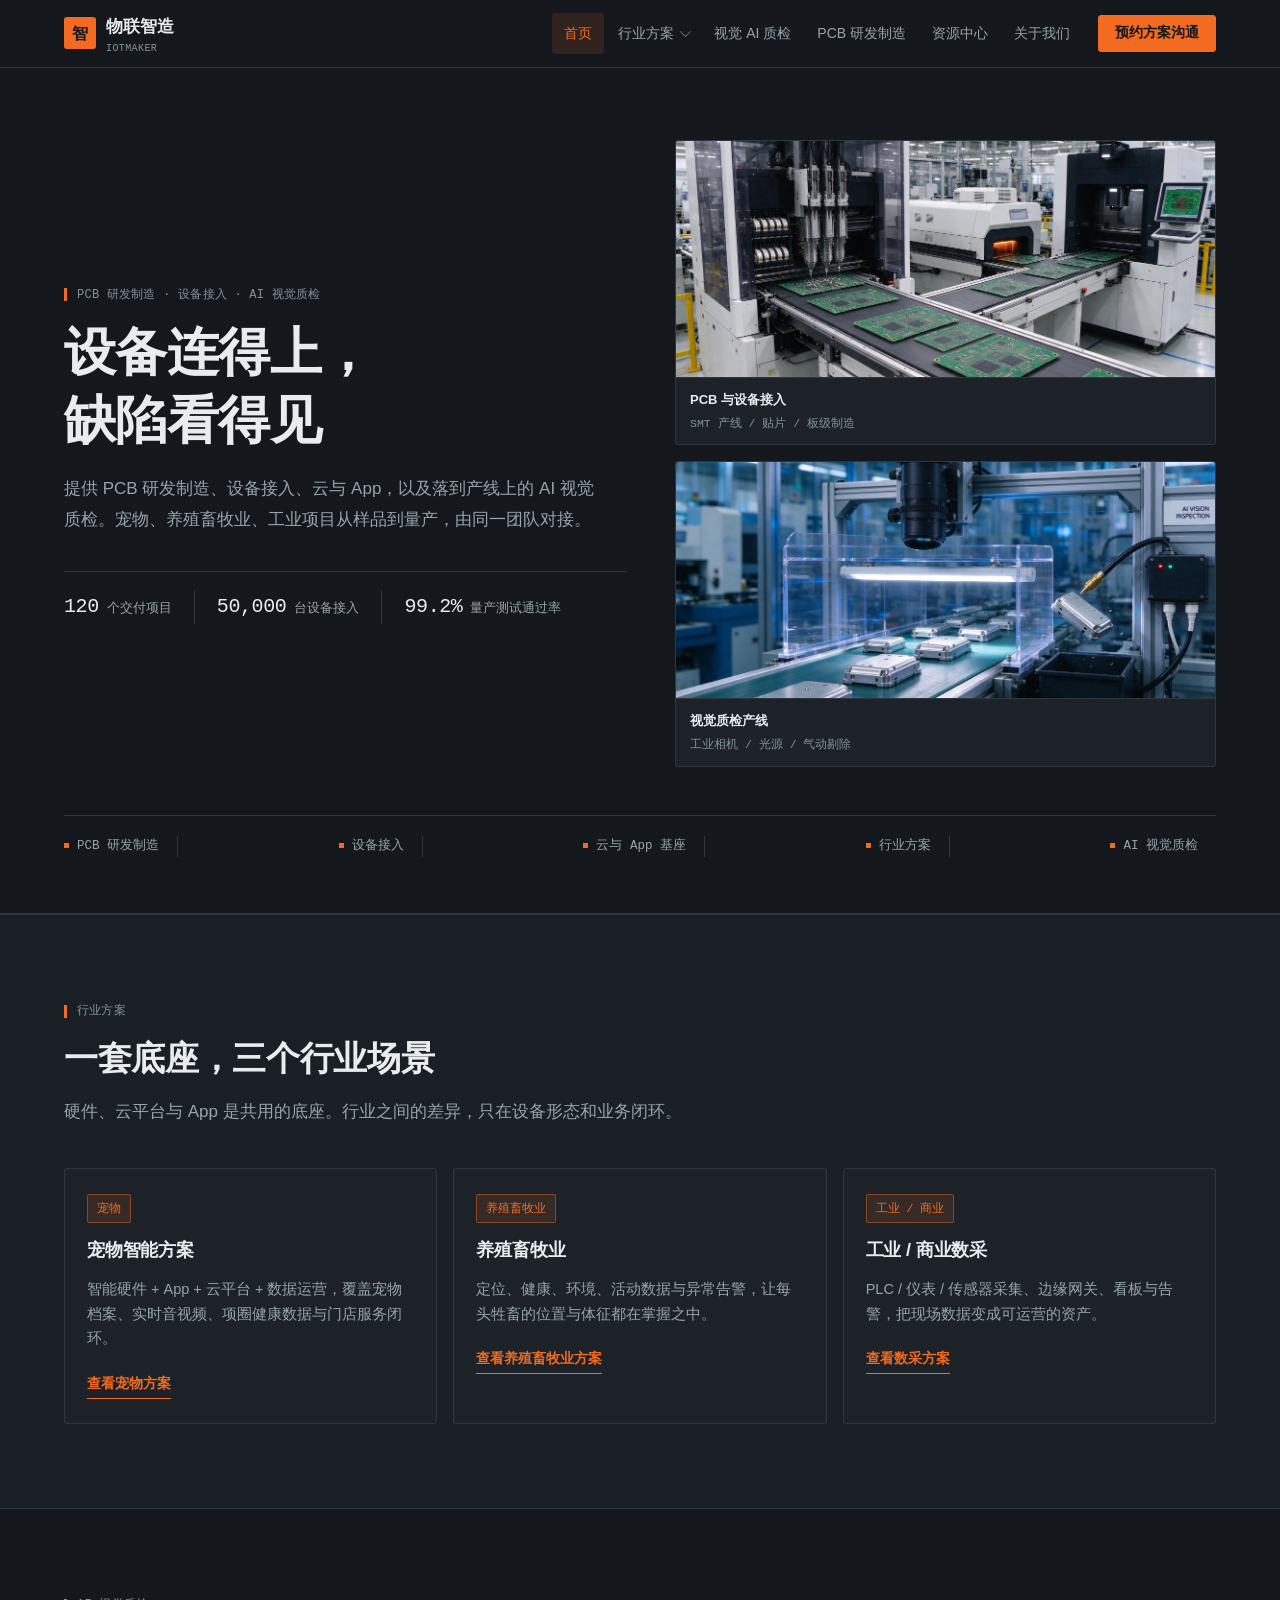
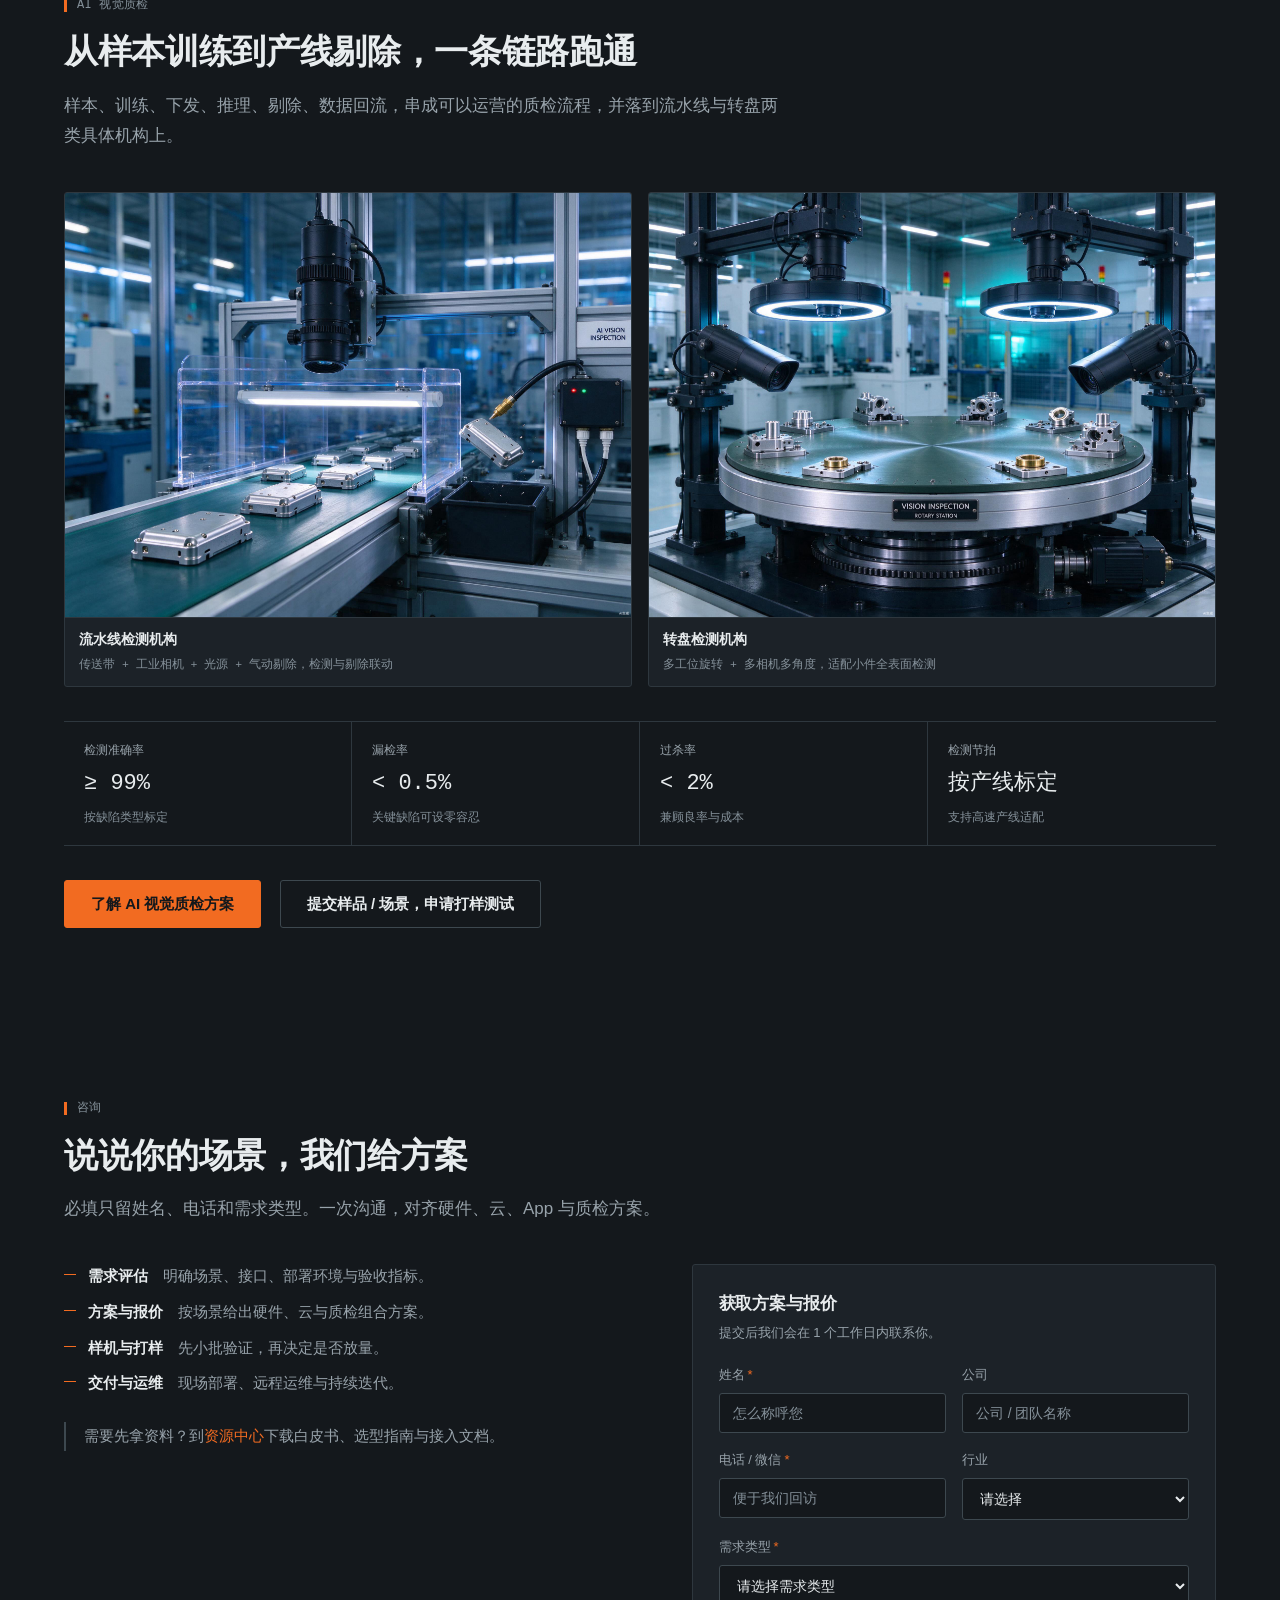
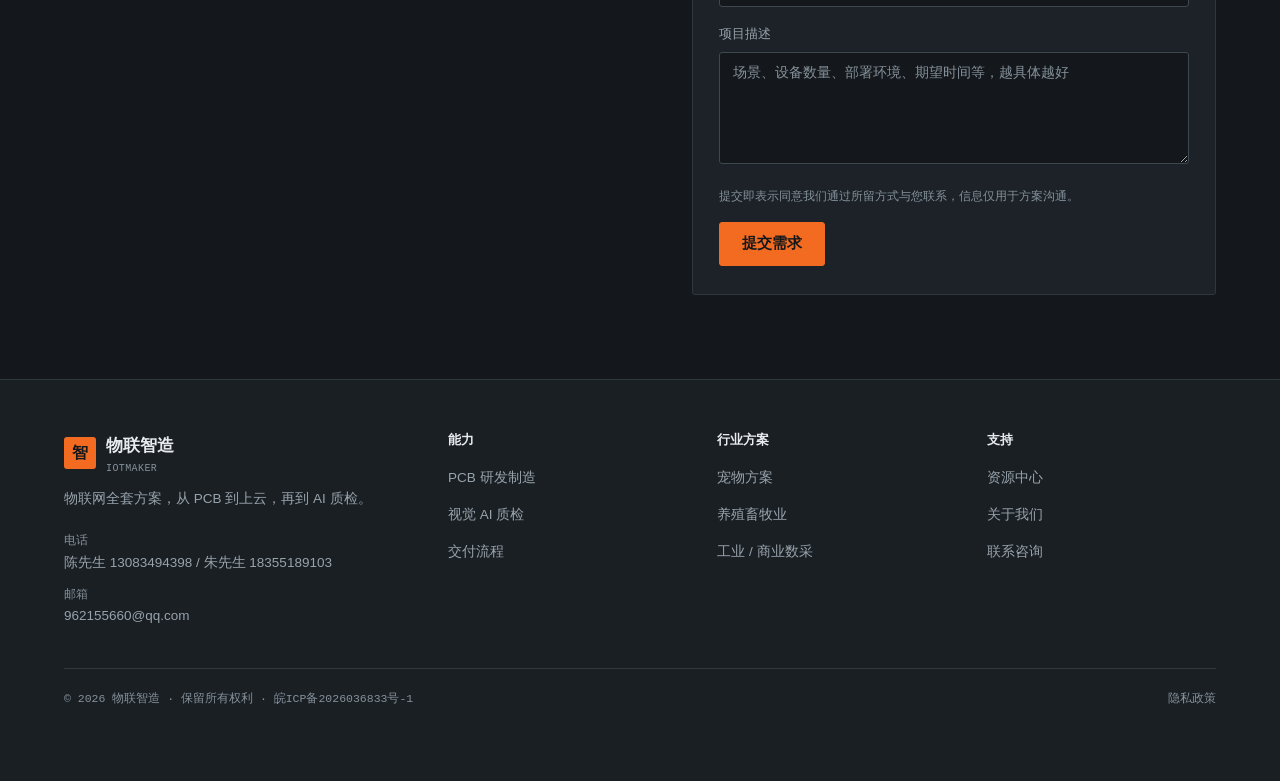
==== commit 4be2e24a: "refactor: 收敛全站 CTA 与重复信息 - 全站「预约方案沟通」由 22 处收敛为导航栏唯一入口 - 删除固定转化条、7 个内页页头按钮组、8 个页尾 CTA 区块及首页首屏按钮 - 修复移" ====
--- a/index.html
+++ b/index.html
@@ -20,10 +20,6 @@
         <span class="eyebrow">PCB 研发制造 · 设备接入 · AI 视觉质检</span>
         <h1 class="h1 hero__title">设备连得上，<br>缺陷看得见</h1>
         <p class="lead hero__sub">提供 PCB 研发制造、设备接入、云与 App，以及落到产线上的 AI 视觉质检。宠物、养殖畜牧业、工业项目从样品到量产，由同一团队对接。</p>
-        <div class="hero__actions">
-          <a class="btn btn--primary btn--lg" href="/contact/">预约方案沟通</a>
-          <a class="btn btn--ghost btn--lg" href="/contact/#form">提交项目需求</a>
-        </div>
         <div class="hero__meta">
           <div class="hero__meta-item"><b>120</b><span>个交付项目</span></div>
           <div class="hero__meta-item"><b>50,000</b><span>台设备接入</span></div>
--- a/assets/css/style.css
+++ b/assets/css/style.css
@@ -190,7 +190,7 @@
 }
 .logo__sub { font-family: var(--mono); font-size: 10px; color: var(--muted-2); letter-spacing: .04em; font-weight: 400; display: block; line-height: 1; margin-top: 3px; }
 
-.nav { margin-left: auto; }
+.nav { margin-left: auto; display: flex; align-items: center; gap: 8px; }
 .nav__list { display: flex; align-items: center; gap: 2px; }
 .nav__link {
   display: inline-flex; align-items: center; gap: 6px;
@@ -228,7 +228,7 @@
 }
 .nav__dropdown a:hover { background: var(--panel-2); color: var(--paper); }
 
-.header__cta { margin-left: 8px; }
+.header__cta { margin-left: 8px; flex: 0 0 auto; }
 
 .nav__toggle {
   display: none;
@@ -254,7 +254,6 @@
 }
 .hero__title { margin-bottom: 20px; }
 .hero__sub { max-width: 540px; margin-bottom: 30px; }
-.hero__actions { display: flex; flex-wrap: wrap; gap: 12px; }
 .hero__meta { display: flex; flex-wrap: wrap; gap: 0; margin-top: 36px; border-top: 1px solid var(--rule); padding-top: 18px; }
 .hero__meta-item {
   display: flex; align-items: baseline; gap: 8px;
@@ -456,19 +455,6 @@
 .arch__lane b { flex: 0 0 92px; color: var(--paper); font-weight: 600; }
 .arch__lane span { color: var(--muted); }
 
-/* ---------------- 转化条 ---------------- */
-.cta-band {
-  border: 1px solid var(--rule);
-  border-left: 3px solid var(--signal);
-  border-radius: var(--radius);
-  background: var(--panel);
-  padding: 36px 34px;
-  display: flex; flex-wrap: wrap; align-items: center; justify-content: space-between; gap: 24px;
-}
-.cta-band h2 { margin-bottom: 8px; }
-.cta-band p { margin: 0; color: var(--muted); max-width: 540px; }
-.cta-band__actions { display: flex; flex-wrap: wrap; gap: 12px; }
-
 /* ---------------- 页头（内页） ---------------- */
 .page-hero { padding: 56px 0 8px; position: relative; }
 .breadcrumb { display: flex; flex-wrap: wrap; align-items: center; gap: 8px; font-family: var(--mono); font-size: 12px; color: var(--muted-2); margin-bottom: 20px; }
@@ -476,7 +462,6 @@
 .breadcrumb i { opacity: .5; font-style: normal; }
 .page-hero__title { margin-bottom: 16px; max-width: 900px; }
 .page-hero__lead { max-width: 720px; }
-.page-hero__actions { display: flex; flex-wrap: wrap; gap: 12px; margin-top: 26px; }
 
 /* ---------------- 表单 ---------------- */
 .form {
@@ -548,26 +533,6 @@
 }
 .footer__bottom a:hover { color: var(--signal); }
 
-/* ---------------- 固定转化条 ---------------- */
-.sticky-cta {
-  position: fixed;
-  left: 0; right: 0; bottom: 0;
-  z-index: 80;
-  transform: translateY(110%);
-  transition: transform .25s ease;
-  background: var(--ink-2);
-  border-top: 1px solid var(--rule-2);
-}
-.sticky-cta.is-show { transform: translateY(0); }
-.sticky-cta__inner {
-  display: flex; align-items: center; justify-content: space-between; gap: 18px;
-  padding: 10px 24px;
-  max-width: var(--container); margin: 0 auto;
-}
-.sticky-cta__text { font-size: 13.5px; color: var(--muted); }
-.sticky-cta__text b { color: var(--paper); }
-.sticky-cta__actions { display: flex; gap: 10px; flex: 0 0 auto; }
-
 /* ---------------- 其它 ---------------- */
 .panel {
   border: 1px solid var(--rule);
@@ -680,7 +645,6 @@
 @media (max-width: 900px) {
   .nav { display: none; }
   .nav__toggle { display: block; }
-  .header__cta { display: none; }
 
   .site-header.is-open .nav {
     display: block;
@@ -703,12 +667,15 @@
     margin: 4px 0 8px; padding: 4px;
   }
   .site-header.is-open .nav__dropdown a { padding: 10px 12px; }
+  .site-header.is-open .header__cta {
+    display: flex; width: 100%; justify-content: center;
+    margin: 14px 0 0;
+  }
 
   .hero__grid { grid-template-columns: 1fr; gap: 36px; }
   .split { grid-template-columns: 1fr; gap: 32px; }
   .grid--3 { grid-template-columns: 1fr; }
   .section { padding: 64px 0; }
-  .cta-band { padding: 28px 24px; flex-direction: column; align-items: flex-start; }
   .footer__grid { grid-template-columns: 1fr 1fr; gap: 30px; }
   .figures { grid-template-columns: 1fr; }
   .thumbs--3 { grid-template-columns: repeat(2, minmax(0, 1fr)); }
@@ -723,14 +690,9 @@
   .form { padding: 22px 18px; }
   .form__grid { grid-template-columns: 1fr; }
   .hero { padding: 52px 0 44px; }
-  .hero__actions .btn, .page-hero__actions .btn, .cta-band__actions .btn { width: 100%; }
   .hero__meta-item { padding: 0 12px; }
   .hero__meta-item b { font-size: 17px; }
   .trustbar__item { padding: 0 10px; }
-  .sticky-cta__text { display: none; }
-  .sticky-cta__inner { justify-content: center; }
-  .sticky-cta__actions { width: 100%; }
-  .sticky-cta__actions .btn { flex: 1; }
   .footer__grid { grid-template-columns: 1fr; }
   .flow--row .flow__step { border-right: 1px solid var(--rule); }
   .flow--row .flow__step:last-child { border-right: 1px solid var(--rule); }
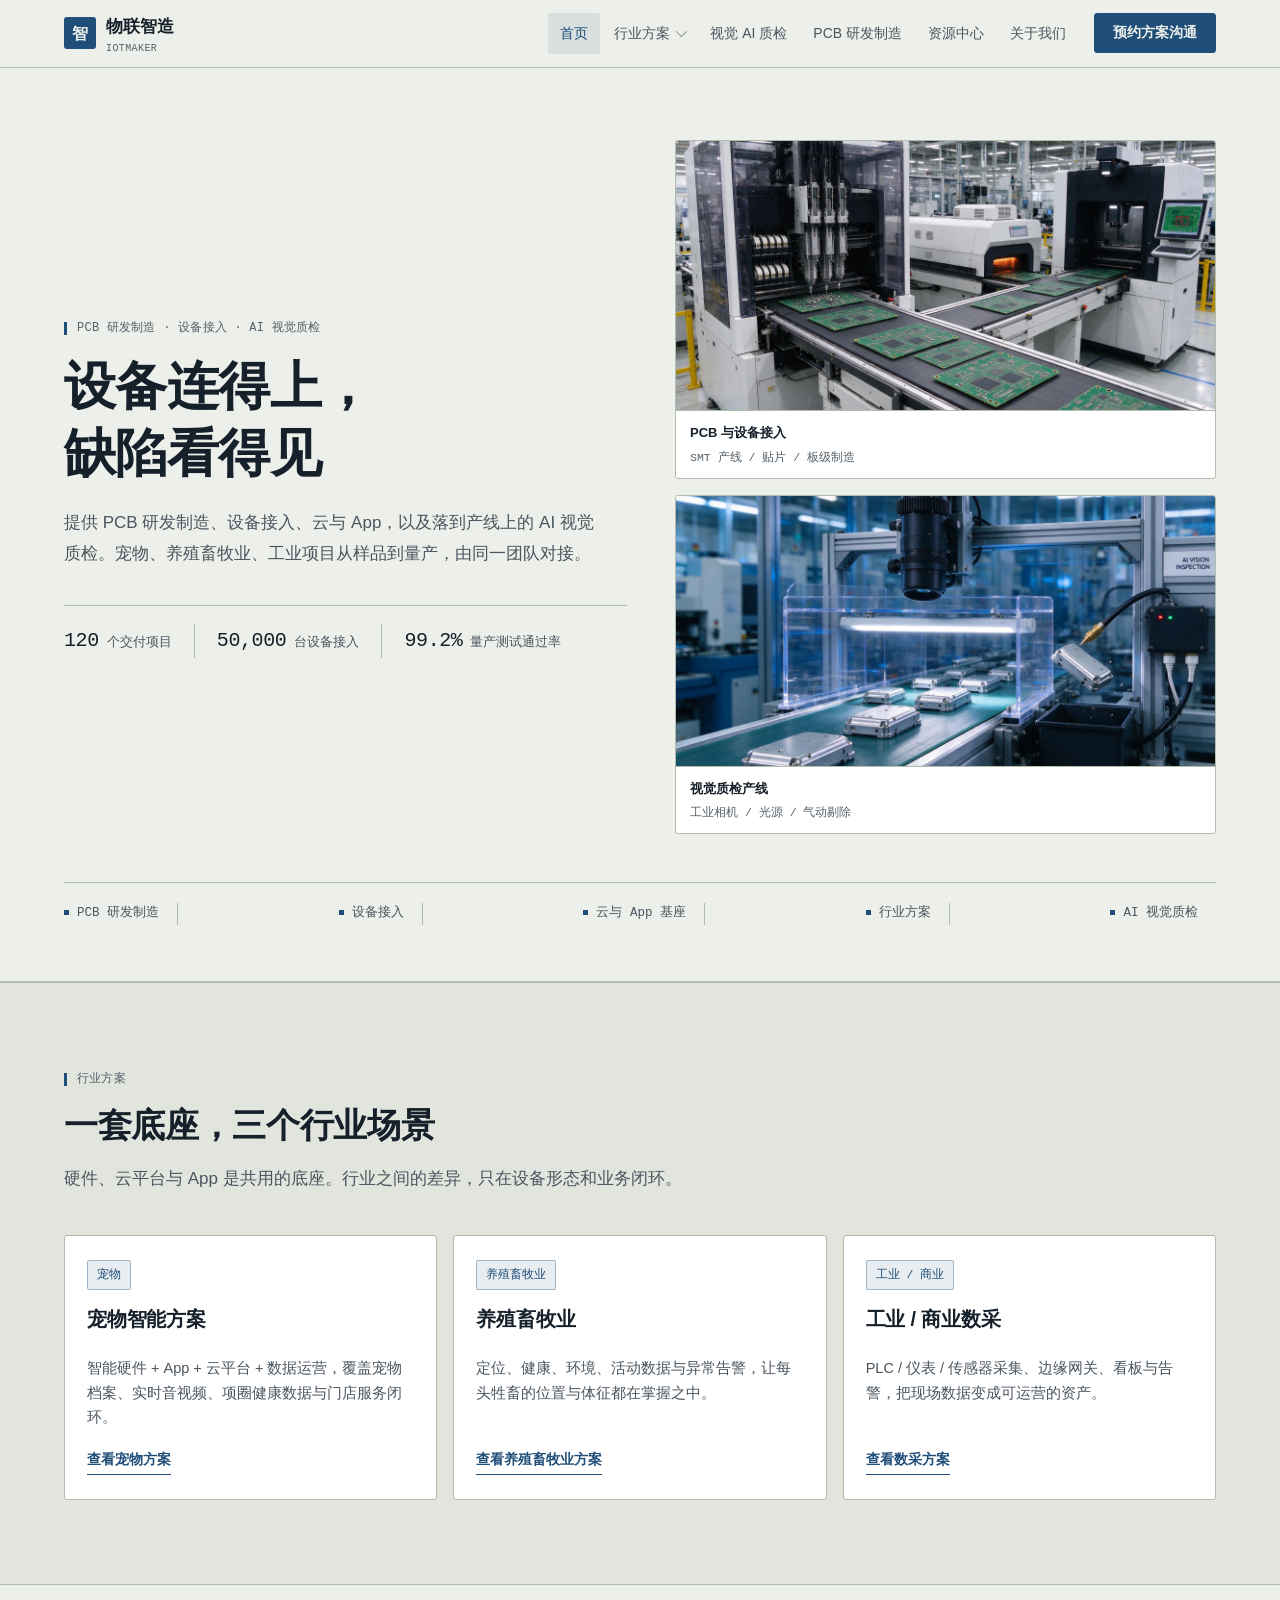
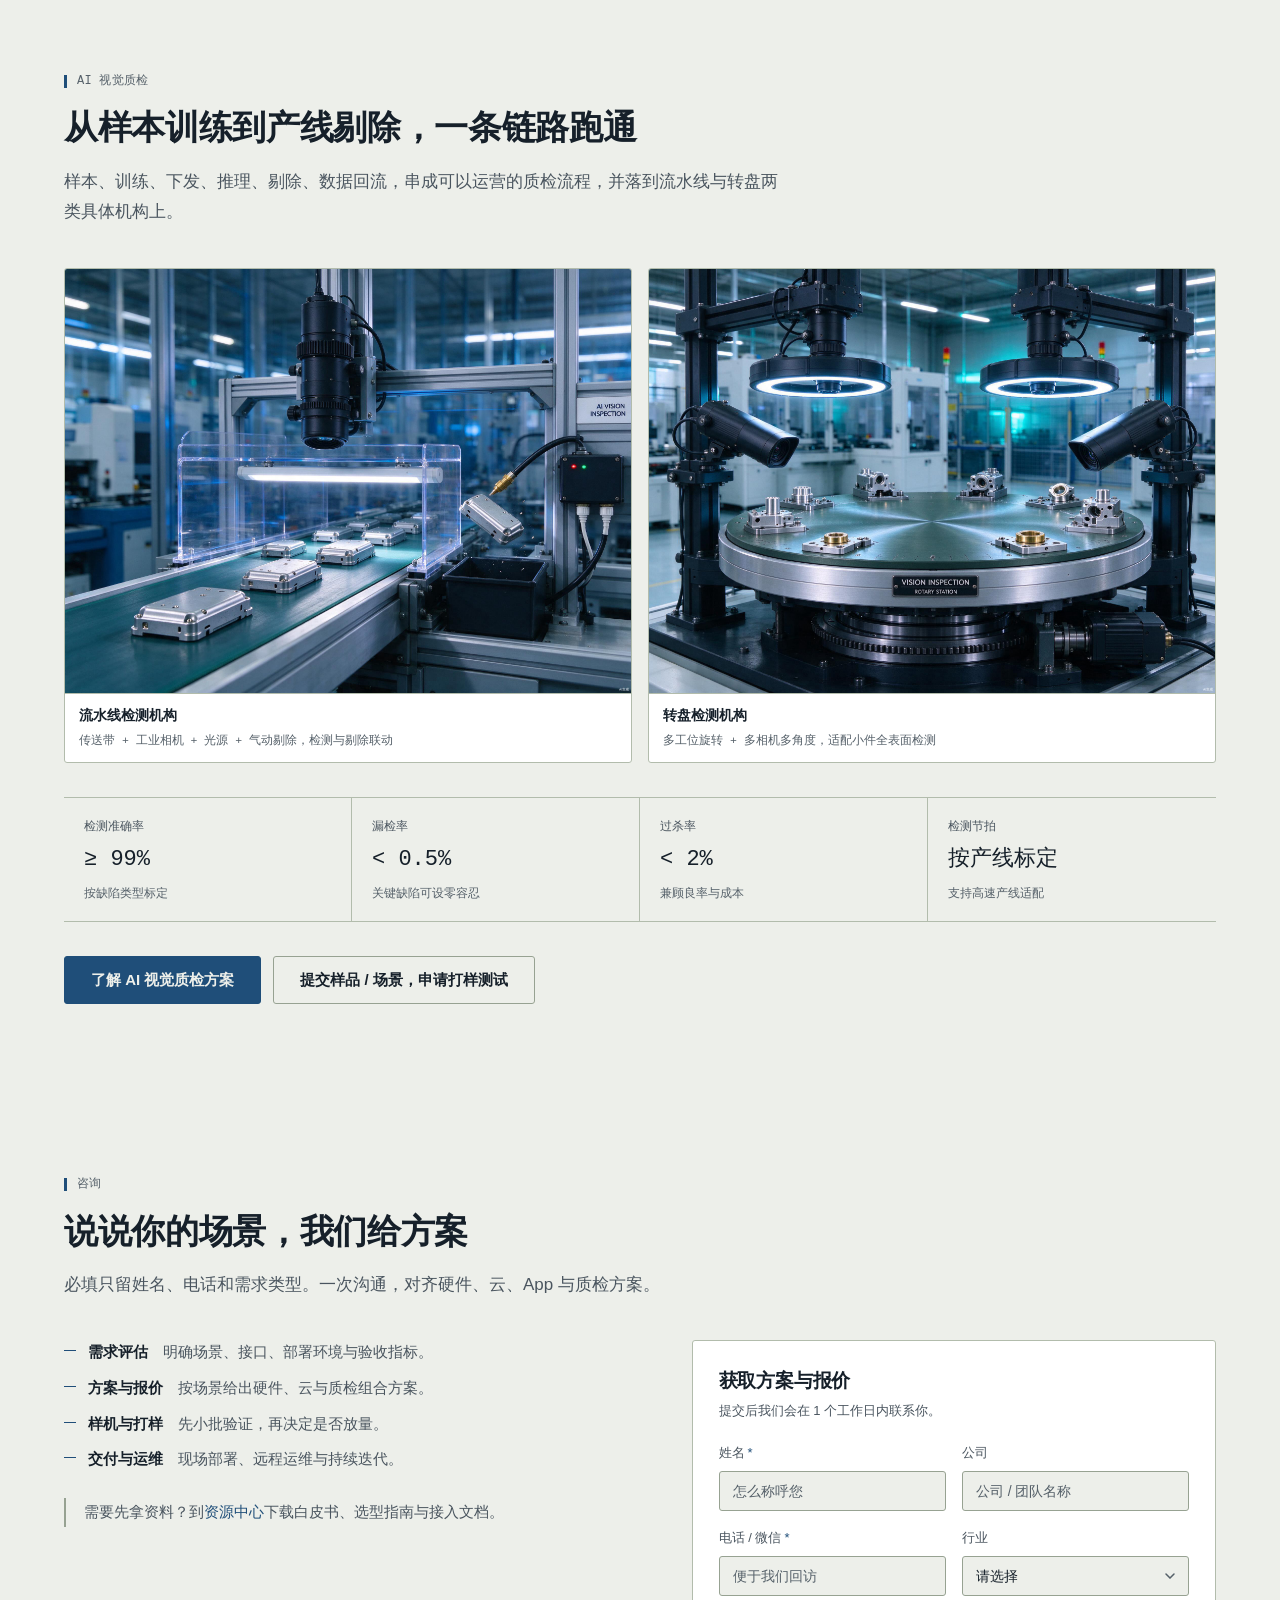
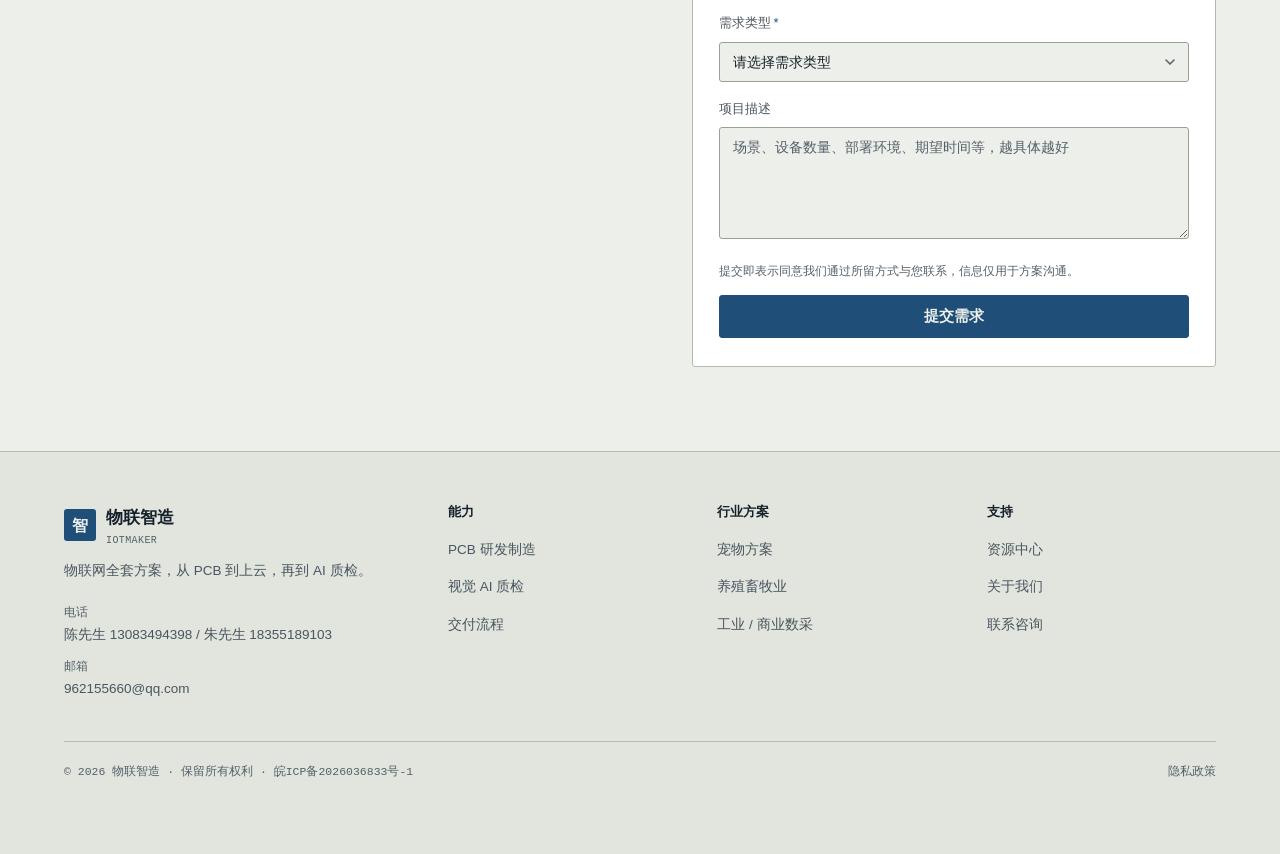
==== commit c8bfb737: "style: 配色改为图纸白 + 普鲁士蓝，浅色工程图纸语汇 - 配色体系由深色石墨底改为浅色：页底 #EDEFEA、卡片 #FFFFFF、结构线 #B2BCAC - 反转明暗层次关系：浅色下靠纯白卡" ====
--- a/index.html
+++ b/index.html
@@ -114,9 +114,9 @@
       <div class="kpi"><div class="kpi__label">检测节拍</div><div class="kpi__value">按产线标定</div><div class="kpi__hint">支持高速产线适配</div></div>
     </div>
 
-    <div style="margin-top:34px" class="reveal d3">
+    <div class="actions-row reveal d3">
       <a class="btn btn--primary btn--lg" href="/ai-inspection/">了解 AI 视觉质检方案</a>
-      <a class="btn btn--ghost btn--lg" href="/contact/#form" style="margin-left:14px">提交样品 / 场景，申请打样测试</a>
+      <a class="btn btn--ghost btn--lg" href="/contact/#form">提交样品 / 场景，申请打样测试</a>
     </div>
   </div>
 </section>
--- a/assets/css/style.css
+++ b/assets/css/style.css
@@ -1,29 +1,29 @@
 /* =============================================================
    物联智造 官网 · 视觉系统
-   语言：工程图纸 / 仪器面板 —— 细线结构、方角、单强调色
+   语言：工程图纸 —— 纸白底、细线结构、方角、普鲁士蓝单强调色
    ============================================================= */
 
 :root {
-  /* 石墨与面板：中性冷灰，不是蓝黑 */
-  --ink: #14181c;
-  --ink-2: #1a1f24;
-  --panel: #1c2228;
-  --panel-2: #22292f;
-  --panel-3: #283038;
+  /* 图纸白与面板：冷白纸底，卡片用纯白抬起 */
+  --ink: #edefea;
+  --ink-2: #e1e5de;
+  --panel: #ffffff;
+  --panel-2: #f5f7f2;
+  --panel-3: #ebeee7;
 
   /* 结构线：承担分隔职责，取代阴影 */
-  --rule: #2e373e;
-  --rule-2: #3d484f;
+  --rule: #b2bcac;
+  --rule-2: #97a292;
 
   /* 文字 */
-  --paper: #e8ecee;
-  --muted: #98a3ab;
-  --muted-2: #85919a;
-
-  /* 唯一强调色：工业安全橙 */
-  --signal: #f26b21;
-  --signal-soft: rgba(242, 107, 33, .12);
-  --ok: #4fb286;
+  --paper: #16202a;
+  --muted: #4a555f;
+  --muted-2: #556069;
+
+  /* 唯一强调色：普鲁士蓝，晒图纸的蓝 */
+  --signal: #1f4e79;
+  --signal-soft: rgba(31, 78, 121, .1);
+  --ok: #2f7d5c;
 
   --radius: 3px;
   --radius-lg: 6px;
@@ -47,7 +47,6 @@
   font-family: var(--sans);
   font-size: 16px;
   line-height: 1.7;
-  padding-bottom: 0;
   overflow-x: hidden;
   -webkit-font-smoothing: antialiased;
 }
@@ -67,7 +66,7 @@
 .h1 { font-size: clamp(32px, 4.6vw, 52px); }
 .h2 { font-size: clamp(24px, 3vw, 34px); }
 .h3 { font-size: clamp(18px, 1.9vw, 23px); }
-.h4 { font-size: 17px; }
+.h4 { font-size: 19px; }
 
 .lead { font-size: clamp(15px, 1.5vw, 17px); color: var(--muted); line-height: 1.8; }
 .muted { color: var(--muted); }
@@ -105,7 +104,7 @@
 
 .section { padding: 84px 0; position: relative; }
 .section--tight { padding: 56px 0; }
-.section--alt { background: #191f25; border-top: 1px solid var(--rule); border-bottom: 1px solid var(--rule); }
+.section--alt { background: var(--ink-2); border-top: 1px solid var(--rule); border-bottom: 1px solid var(--rule); }
 
 .section-head { max-width: 720px; margin-bottom: 40px; }
 /* 全站标题统一左对齐，形成一条连续的阅读轴线 */
@@ -145,7 +144,7 @@
   color: var(--ink);
   border-color: var(--signal);
 }
-.btn--primary:hover { background: #ff7c36; border-color: #ff7c36; }
+.btn--primary:hover { background: #173d5e; border-color: #173d5e; }
 .btn--ghost {
   background: transparent;
   border-color: var(--rule-2);
@@ -154,8 +153,11 @@
 .btn--ghost:hover { border-color: var(--muted); background: var(--panel); }
 
 .btn--lg { padding: 14px 26px; font-size: 15px; }
-.btn--sm { padding: 9px 16px; font-size: 13.5px; }
+.btn--sm { padding: 10px 18px; font-size: 13.5px; min-height: 40px; }
 .btn--block { width: 100%; }
+
+/* 按钮组：统一 12px 间距，不用内联 margin */
+.actions-row { display: flex; flex-wrap: wrap; gap: 12px; margin-top: 34px; }
 
 /* 箭头是 AI 味重灾区，全站停用 */
 .arrow { display: none !important; }
@@ -288,6 +290,8 @@
   background: var(--panel);
   padding: 24px 22px;
   height: 100%;
+  display: flex;
+  flex-direction: column;
 }
 .card:hover { background: var(--panel-2); }
 .card__icon {
@@ -301,7 +305,7 @@
   margin-bottom: 16px;
 }
 .card__index { font-family: var(--mono); font-size: 12px; color: var(--signal); margin-bottom: 12px; }
-.card__title { font-size: 18px; margin-bottom: 10px; }
+.card__title { font-size: 20px; margin-bottom: 10px; }
 .card__text { color: var(--muted); font-size: 14.5px; margin-bottom: 18px; }
 .card__list { display: grid; gap: 8px; margin-bottom: 20px; }
 .card__list li { position: relative; padding-left: 16px; font-size: 14px; color: var(--muted); }
@@ -311,6 +315,8 @@
 }
 .card__link {
   display: inline-flex; align-items: center; gap: 6px;
+  align-self: flex-start;
+  margin-top: auto;
   font-size: 14px; font-weight: 600; color: var(--signal);
   border-bottom: 1px solid var(--signal);
   padding-bottom: 2px;
@@ -326,8 +332,9 @@
   border: 1px solid var(--rule-2);
   background: transparent;
   color: var(--muted);
-}
-.tag--cyan { color: var(--signal); border-color: rgba(242, 107, 33, .45); background: var(--signal-soft); }
+  align-self: flex-start;
+}
+.tag--cyan { color: var(--signal); border-color: rgba(31, 78, 121, .35); background: var(--signal-soft); }
 .tag--violet { color: var(--muted); border-color: var(--rule-2); background: var(--panel); }
 
 /* ---------------- 流程 / 步骤 ---------------- */
@@ -344,7 +351,7 @@
 .flow__num {
   display: inline-flex; align-items: center; justify-content: center;
   width: 28px; height: 28px; border-radius: 2px;
-  background: var(--signal-soft); border: 1px solid rgba(242, 107, 33, .35);
+  background: var(--signal-soft); border: 1px solid rgba(31, 78, 121, .28);
   color: var(--signal); font-family: var(--mono); font-size: 12px;
   margin-bottom: 12px;
 }
@@ -435,7 +442,7 @@
   white-space: nowrap;
 }
 .arch__node i { width: 6px; height: 6px; background: var(--muted-2); }
-.arch__node--ai { border-color: rgba(242, 107, 33, .5); }
+.arch__node--ai { border-color: rgba(31, 78, 121, .42); }
 .arch__node--ai i { background: var(--signal); }
 .arch__node--cloud i { background: var(--ok); }
 
@@ -487,26 +494,64 @@
   font-family: inherit;
   transition: border-color .15s ease;
 }
+/* 下拉框：原生箭头在浅底上偏黑，换成与结构线同色的细箭头 */
+.select {
+  appearance: none;
+  -webkit-appearance: none;
+  padding-right: 34px;
+  background-image: url("data:image/svg+xml;charset=utf-8,%3Csvg xmlns='http://www.w3.org/2000/svg' viewBox='0 0 10 6'%3E%3Cpath d='M1 1l4 4 4-4' fill='none' stroke='%23556069' stroke-width='1.5' stroke-linecap='round'/%3E%3C/svg%3E");
+  background-repeat: no-repeat;
+  background-position: right 13px center;
+  background-size: 10px 6px;
+  cursor: pointer;
+}
 .input:focus, .textarea:focus, .select:focus {
   outline: none;
   border-color: var(--signal);
 }
+
+/* 文件选择：统一为虚线框 + 与表单同族的浅色按钮 */
+.input[type="file"] {
+  padding: 8px 10px;
+  border-style: dashed;
+  font-size: 13px;
+  color: var(--muted);
+  cursor: pointer;
+}
+.input[type="file"]::file-selector-button {
+  margin-right: 12px;
+  padding: 7px 14px;
+  border: 1px solid var(--rule-2);
+  border-radius: var(--radius);
+  background: var(--panel-2);
+  color: var(--paper);
+  font-family: inherit;
+  font-size: 13px;
+  font-weight: 500;
+  cursor: pointer;
+  transition: border-color .15s ease, color .15s ease;
+}
+.input[type="file"]::file-selector-button:hover {
+  border-color: var(--signal);
+  color: var(--signal);
+}
 .input::placeholder, .textarea::placeholder { color: var(--muted-2); }
 .textarea { min-height: 112px; resize: vertical; }
-.field.is-error .input, .field.is-error .textarea, .field.is-error .select { border-color: #e06c5a; }
-.field__error { font-size: 12px; color: #e88a7a; display: none; }
+.field.is-error .input, .field.is-error .textarea, .field.is-error .select { border-color: #b4372a; }
+.field__error { font-size: 12px; color: #b4372a; display: none; }
 .field.is-error .field__error { display: block; }
 
-.form__foot { display: flex; flex-wrap: wrap; align-items: center; justify-content: space-between; gap: 16px; margin-top: 22px; }
+.form__foot { display: flex; flex-direction: column; align-items: stretch; gap: 14px; margin-top: 22px; }
+.form__foot .btn { width: 100%; }
 .form__note { font-size: 12px; color: var(--muted-2); max-width: 420px; }
 .form__success {
   display: none;
   align-items: center; gap: 10px;
   margin-top: 18px; padding: 14px 16px;
   border-radius: var(--radius);
-  border: 1px solid rgba(79, 178, 134, .4);
-  background: rgba(79, 178, 134, .1);
-  color: #a8ddc2; font-size: 14px;
+  border: 1px solid rgba(47, 125, 92, .4);
+  background: rgba(47, 125, 92, .08);
+  color: #1f6b4a; font-size: 14px;
 }
 .form__success.is-show { display: flex; }
 
@@ -613,7 +658,7 @@
 
 /* Hero 右侧：双主线图 */
 .pillar-visual { display: grid; gap: 16px; }
-.pillar-visual .figure img { aspect-ratio: 16 / 7; }
+.pillar-visual .figure img { aspect-ratio: 2 / 1; }
 .pillar-visual .figure__caption { font-size: 13px; }
 
 /* ---------------- 首屏一次性入场 ---------------- */
@@ -670,6 +715,7 @@
   .site-header.is-open .header__cta {
     display: flex; width: 100%; justify-content: center;
     margin: 14px 0 0;
+    min-height: 44px;
   }
 
   .hero__grid { grid-template-columns: 1fr; gap: 36px; }
